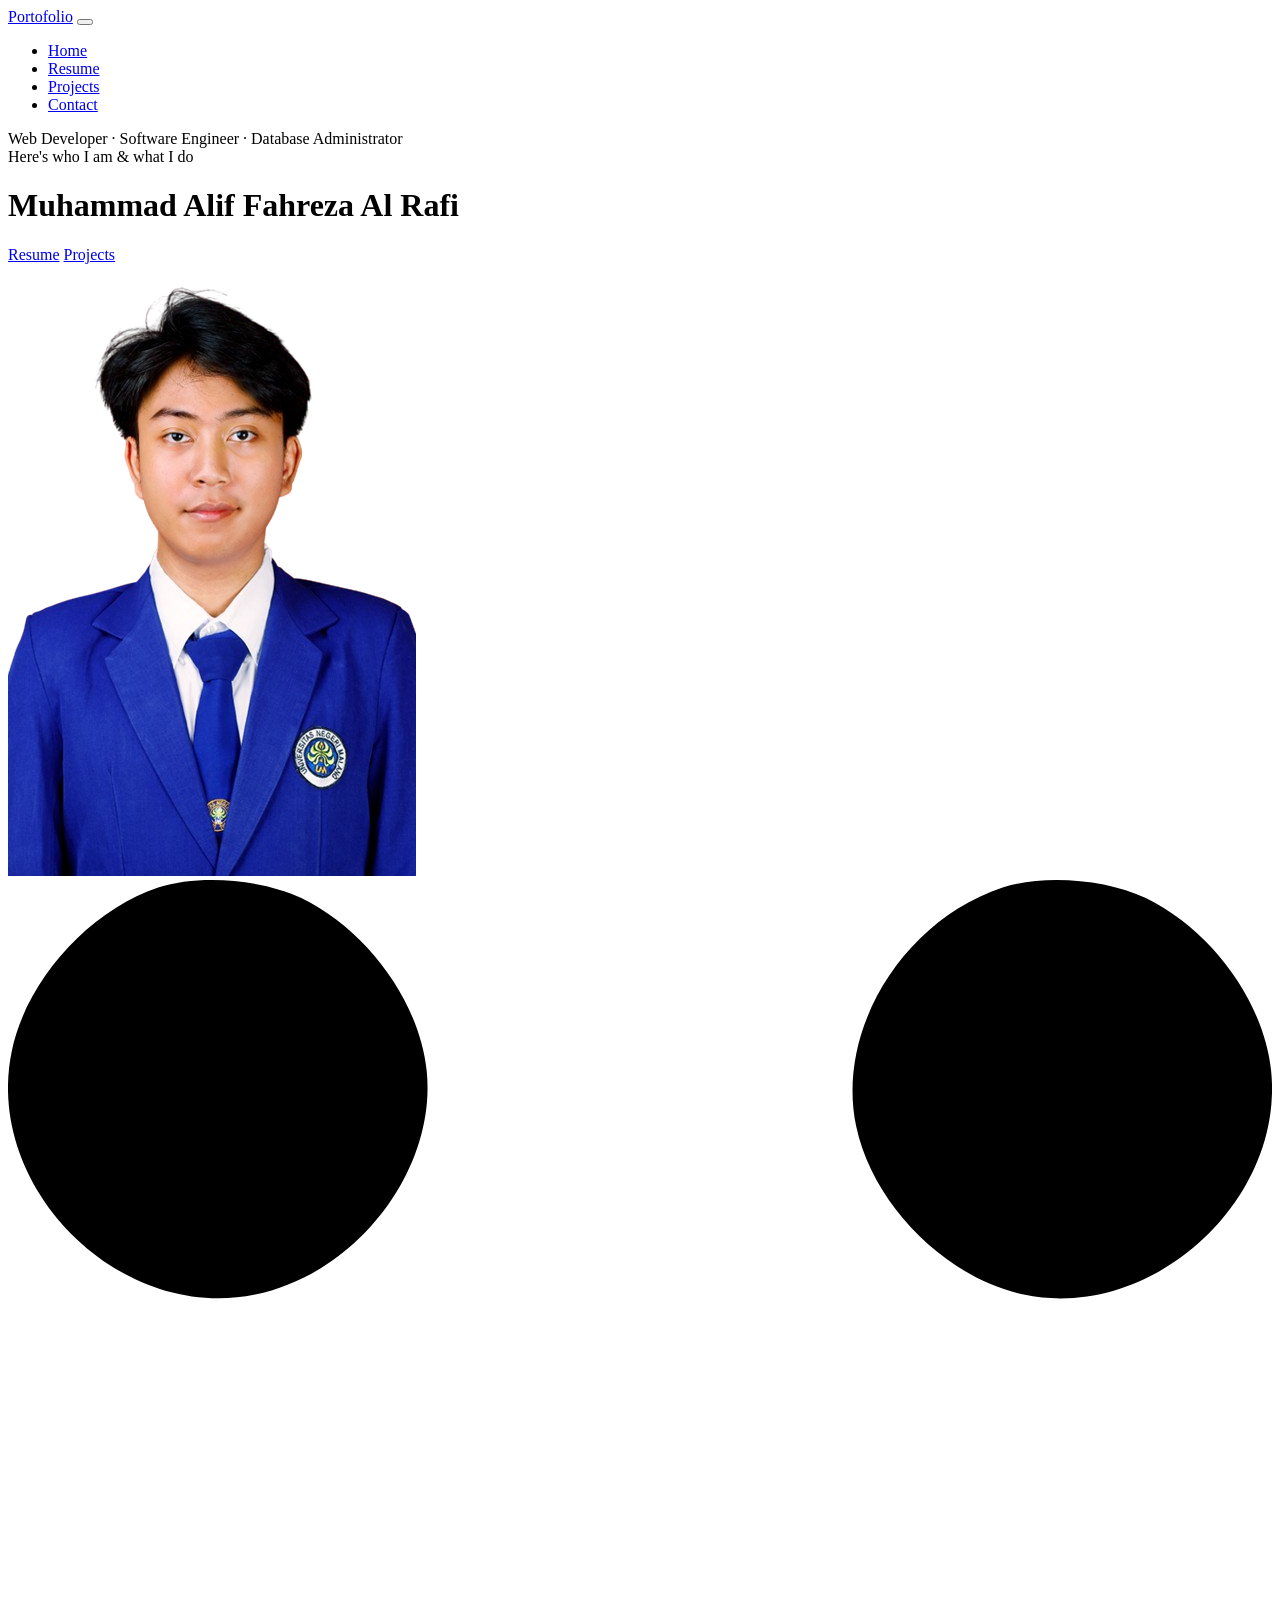
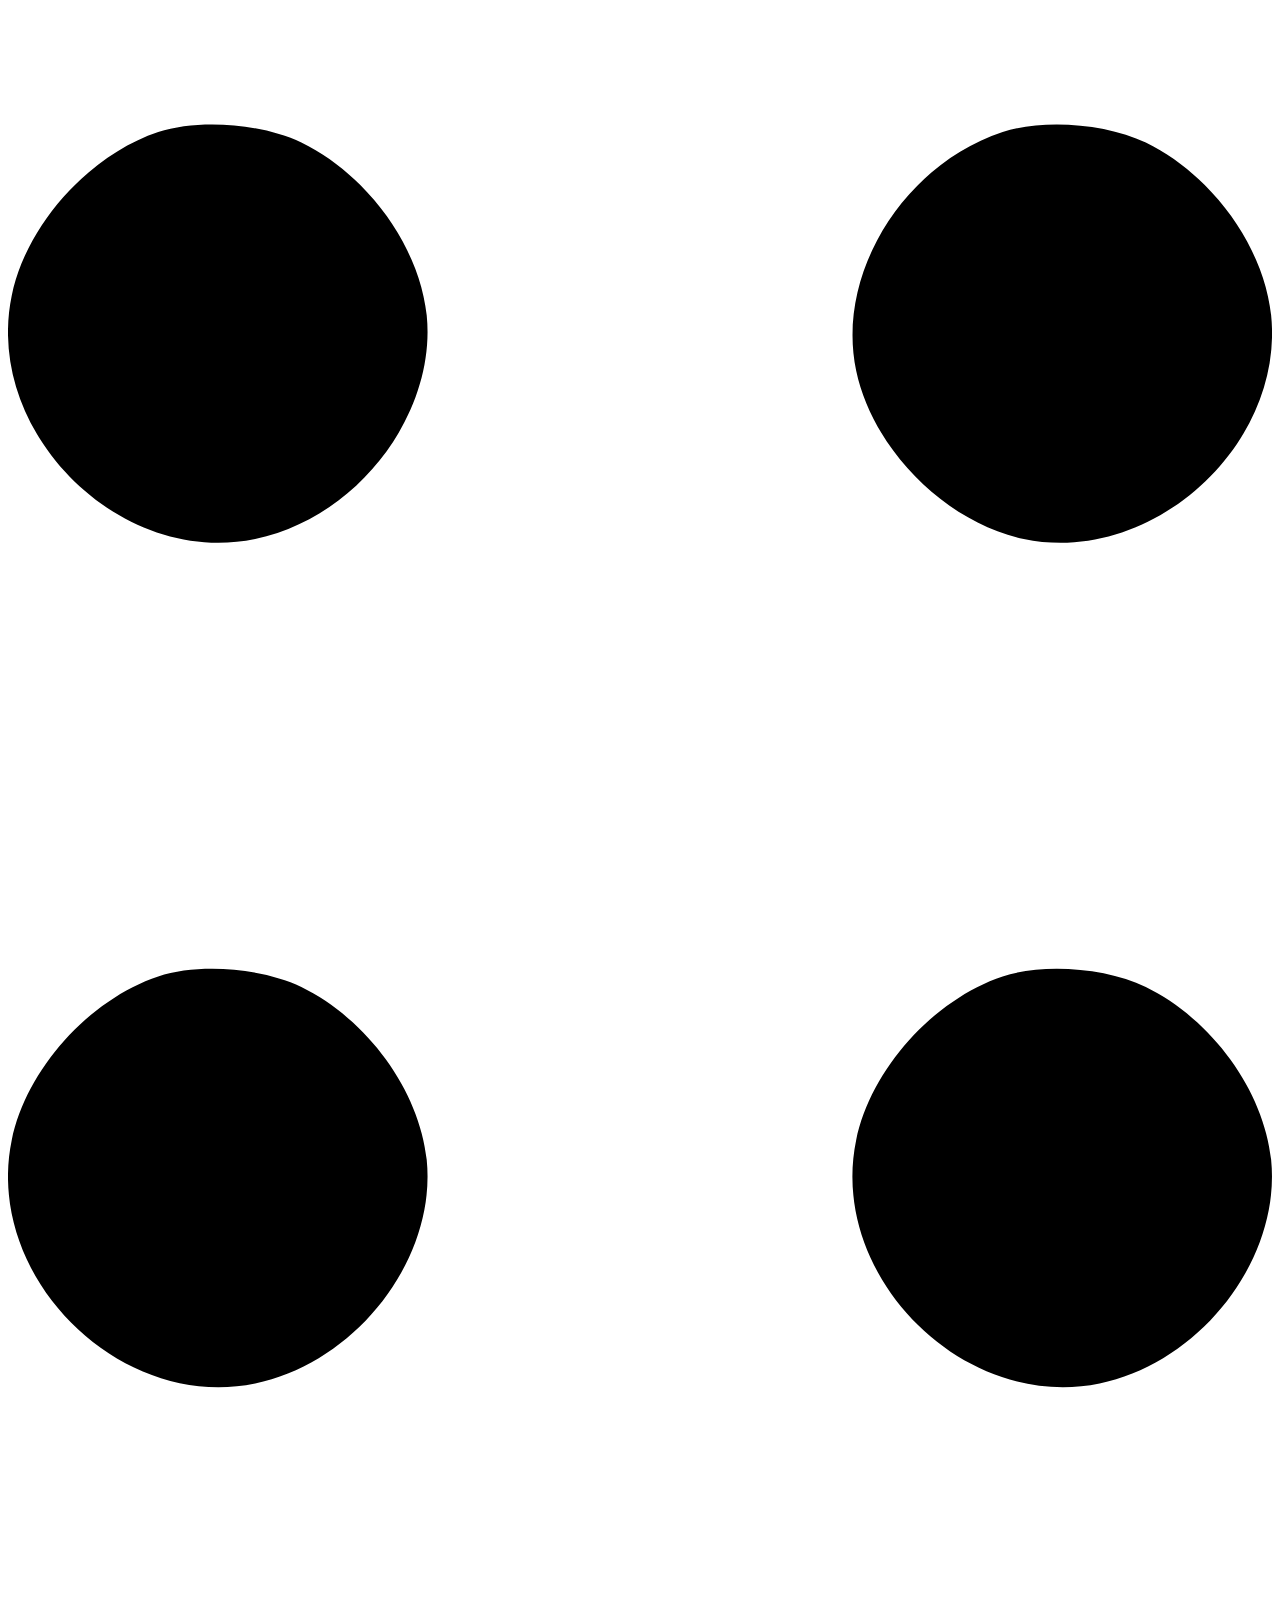
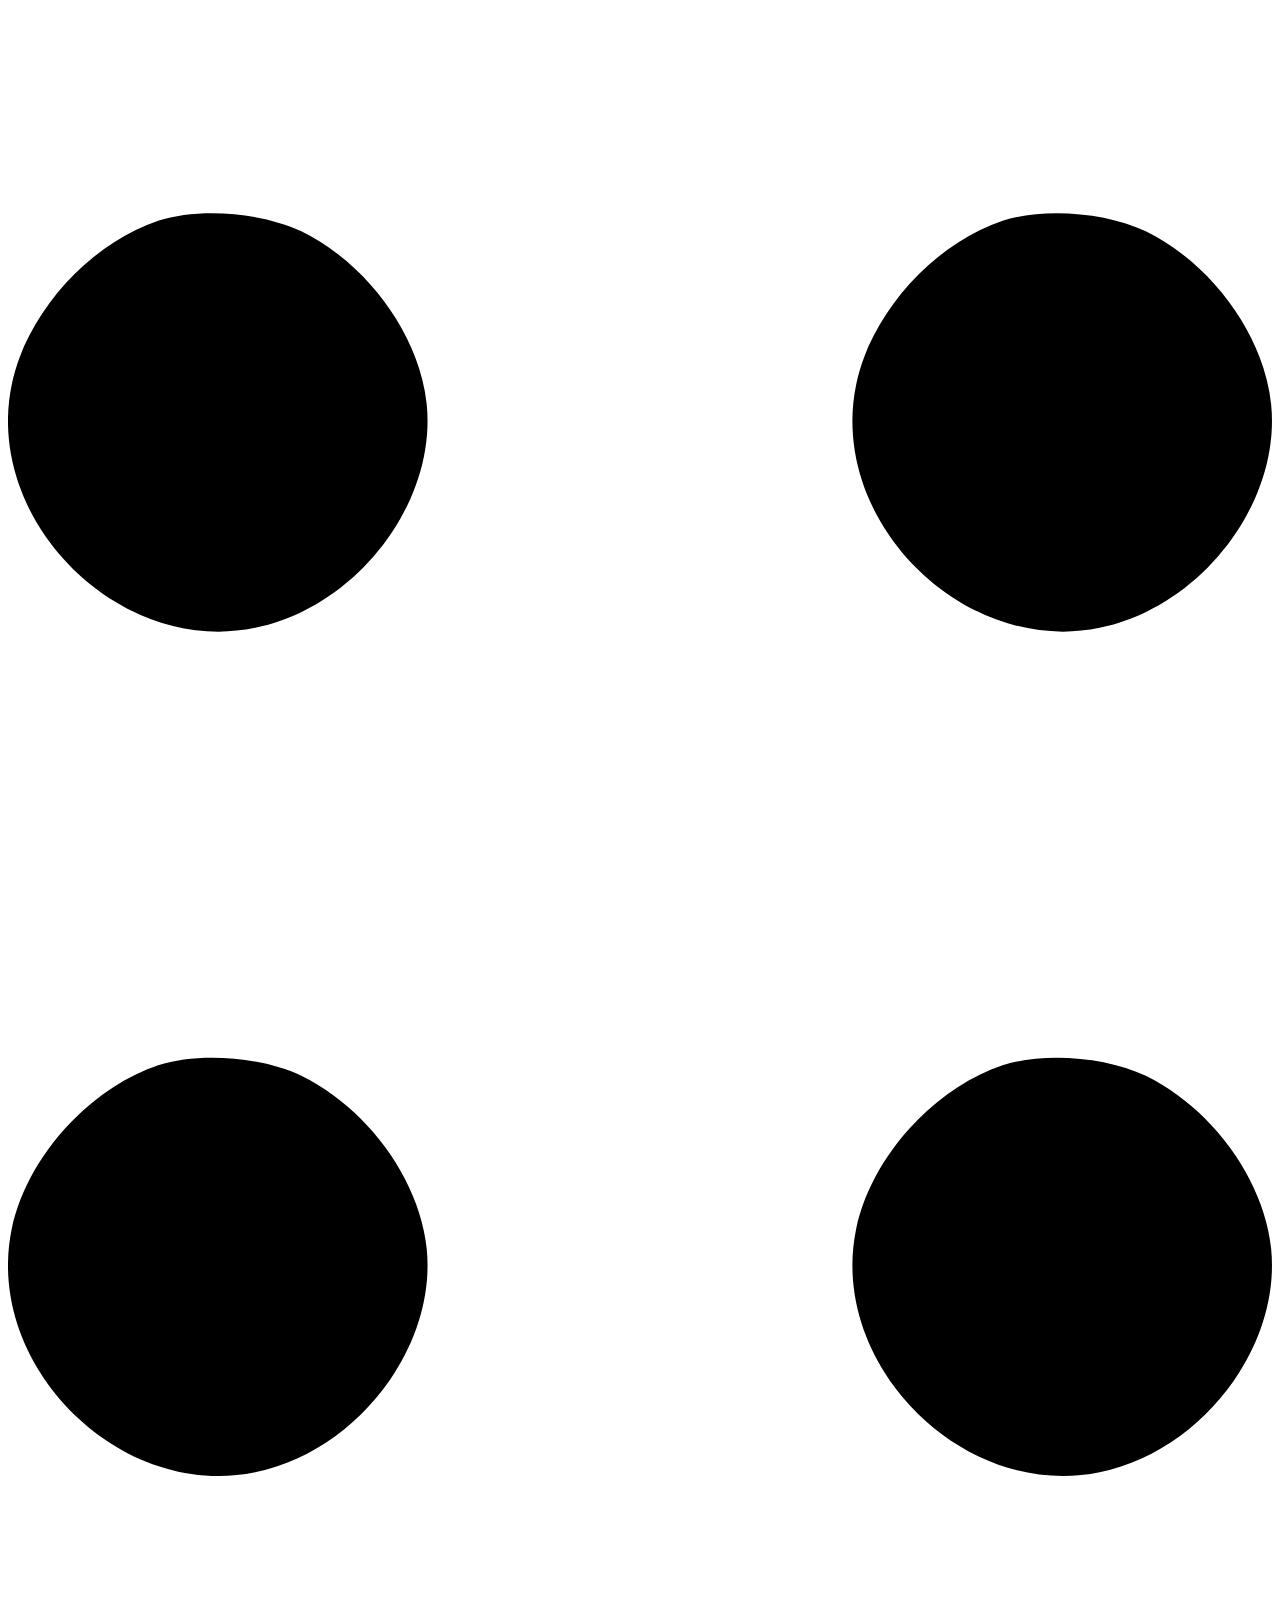
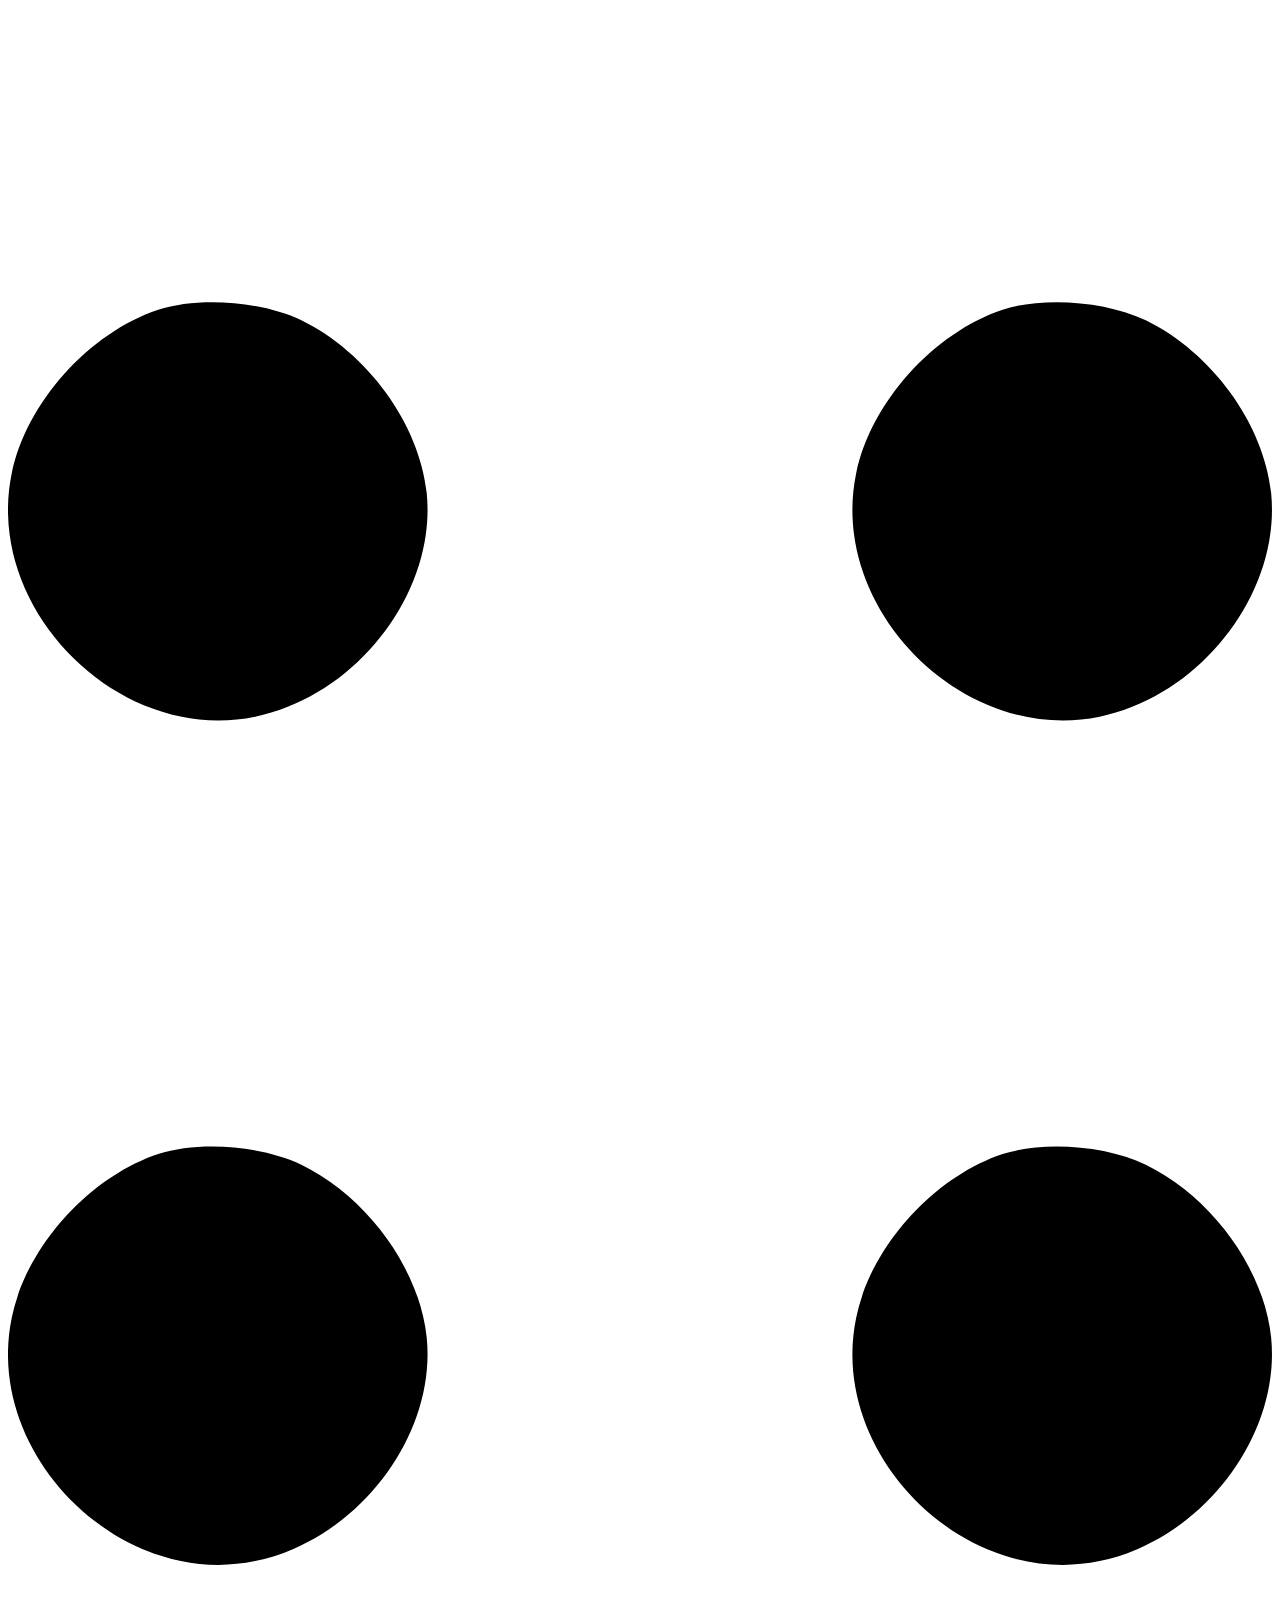
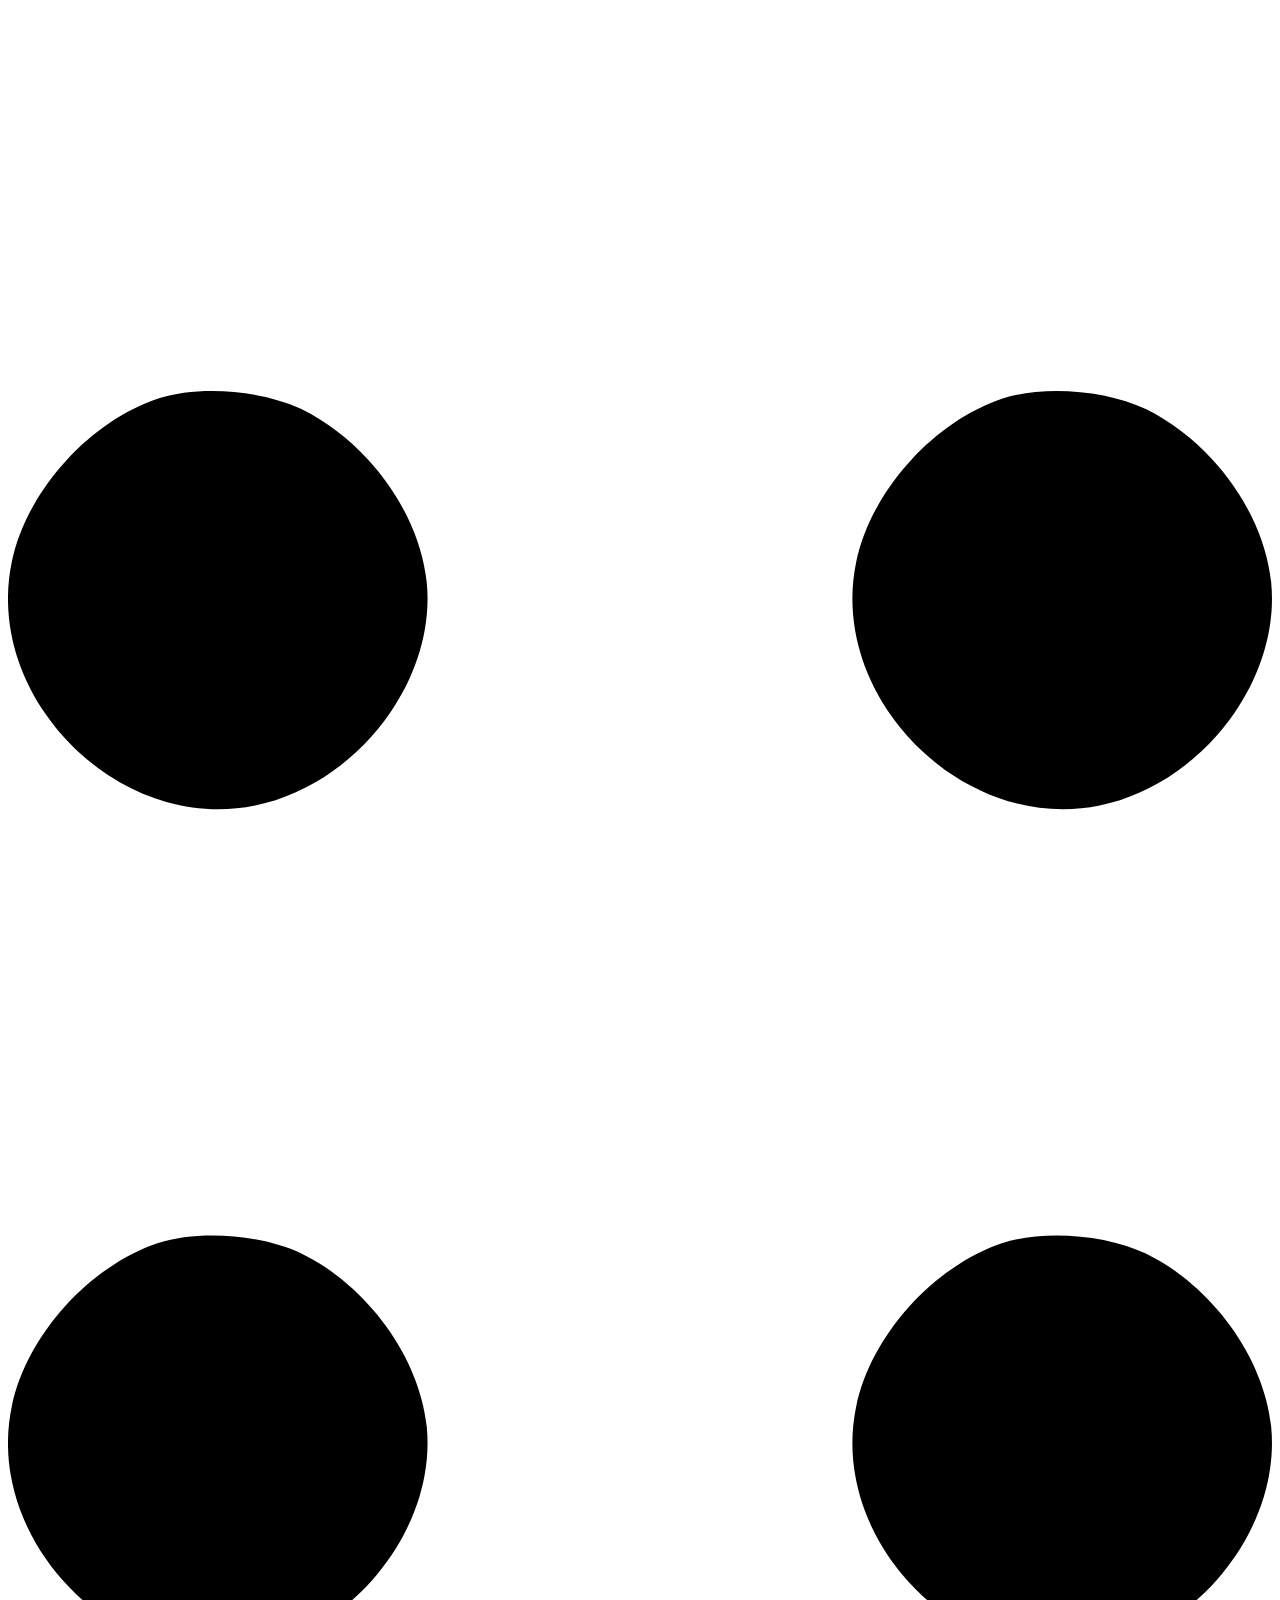
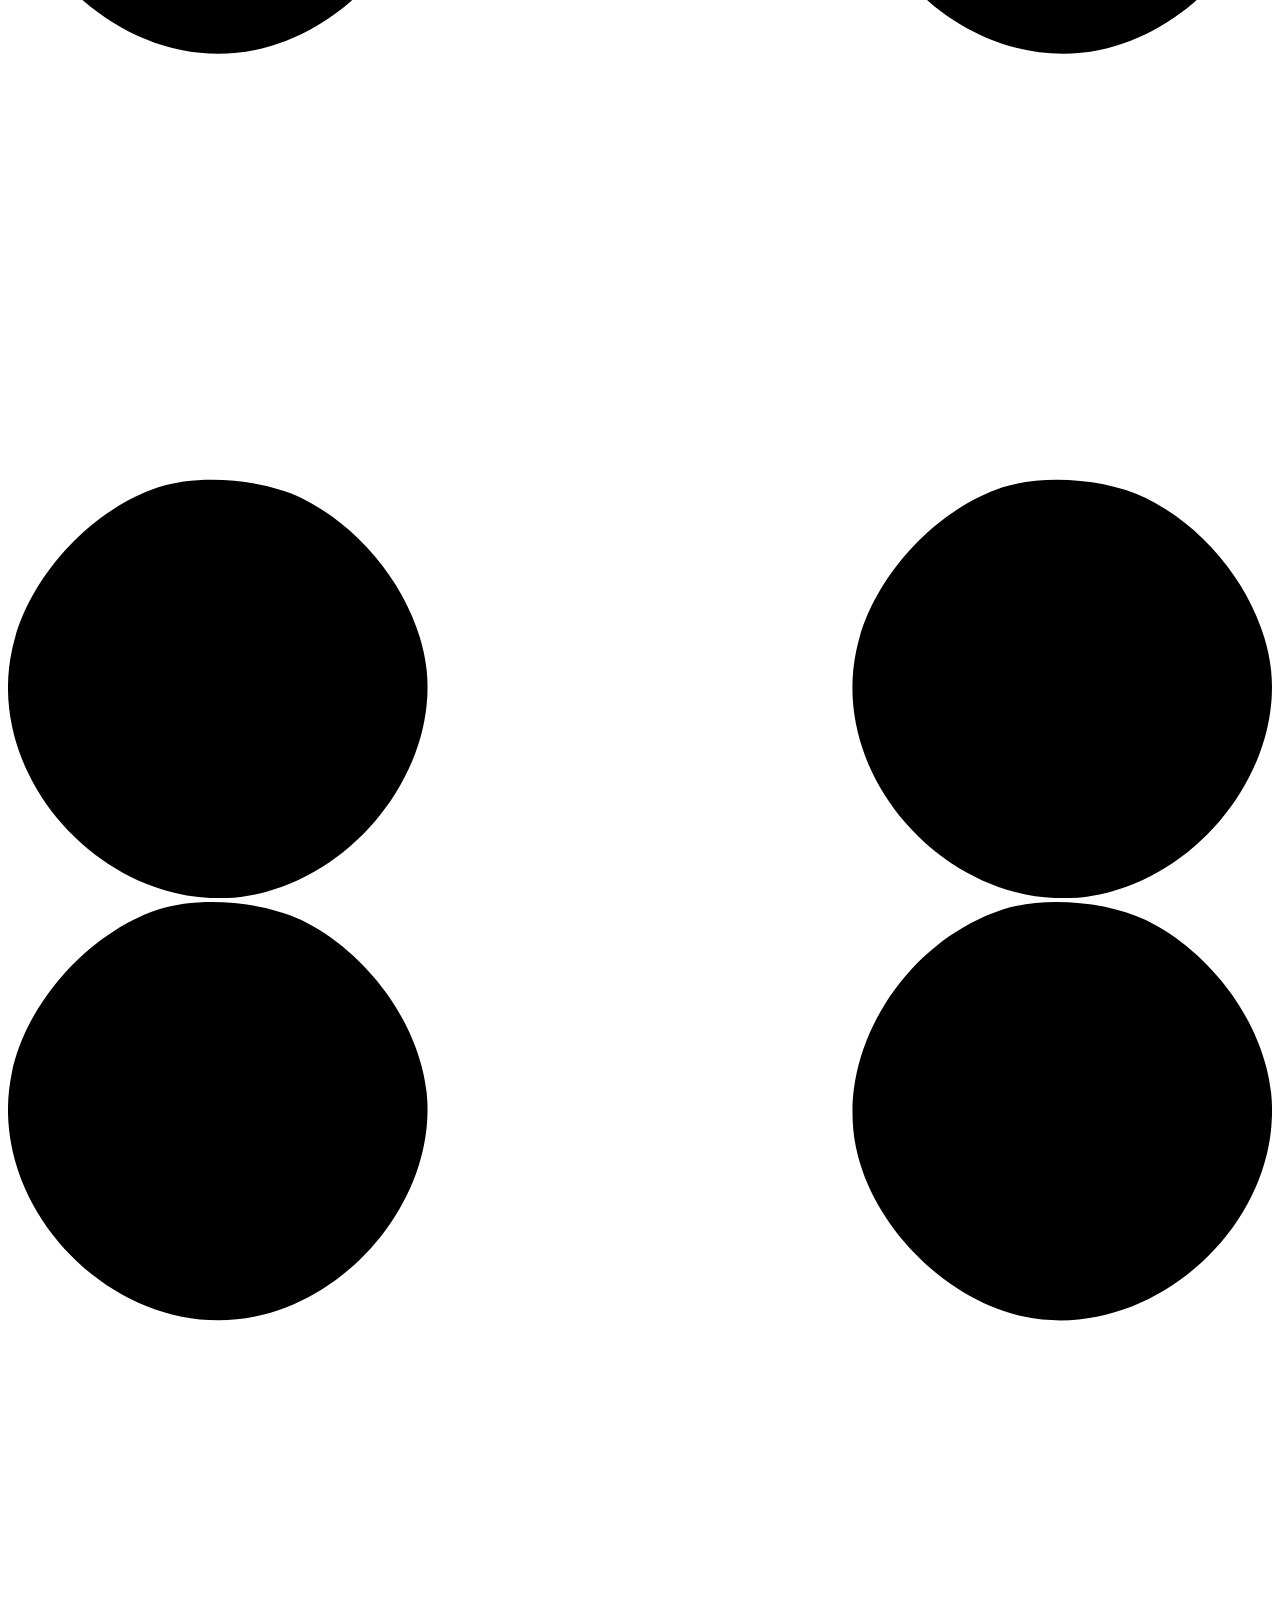
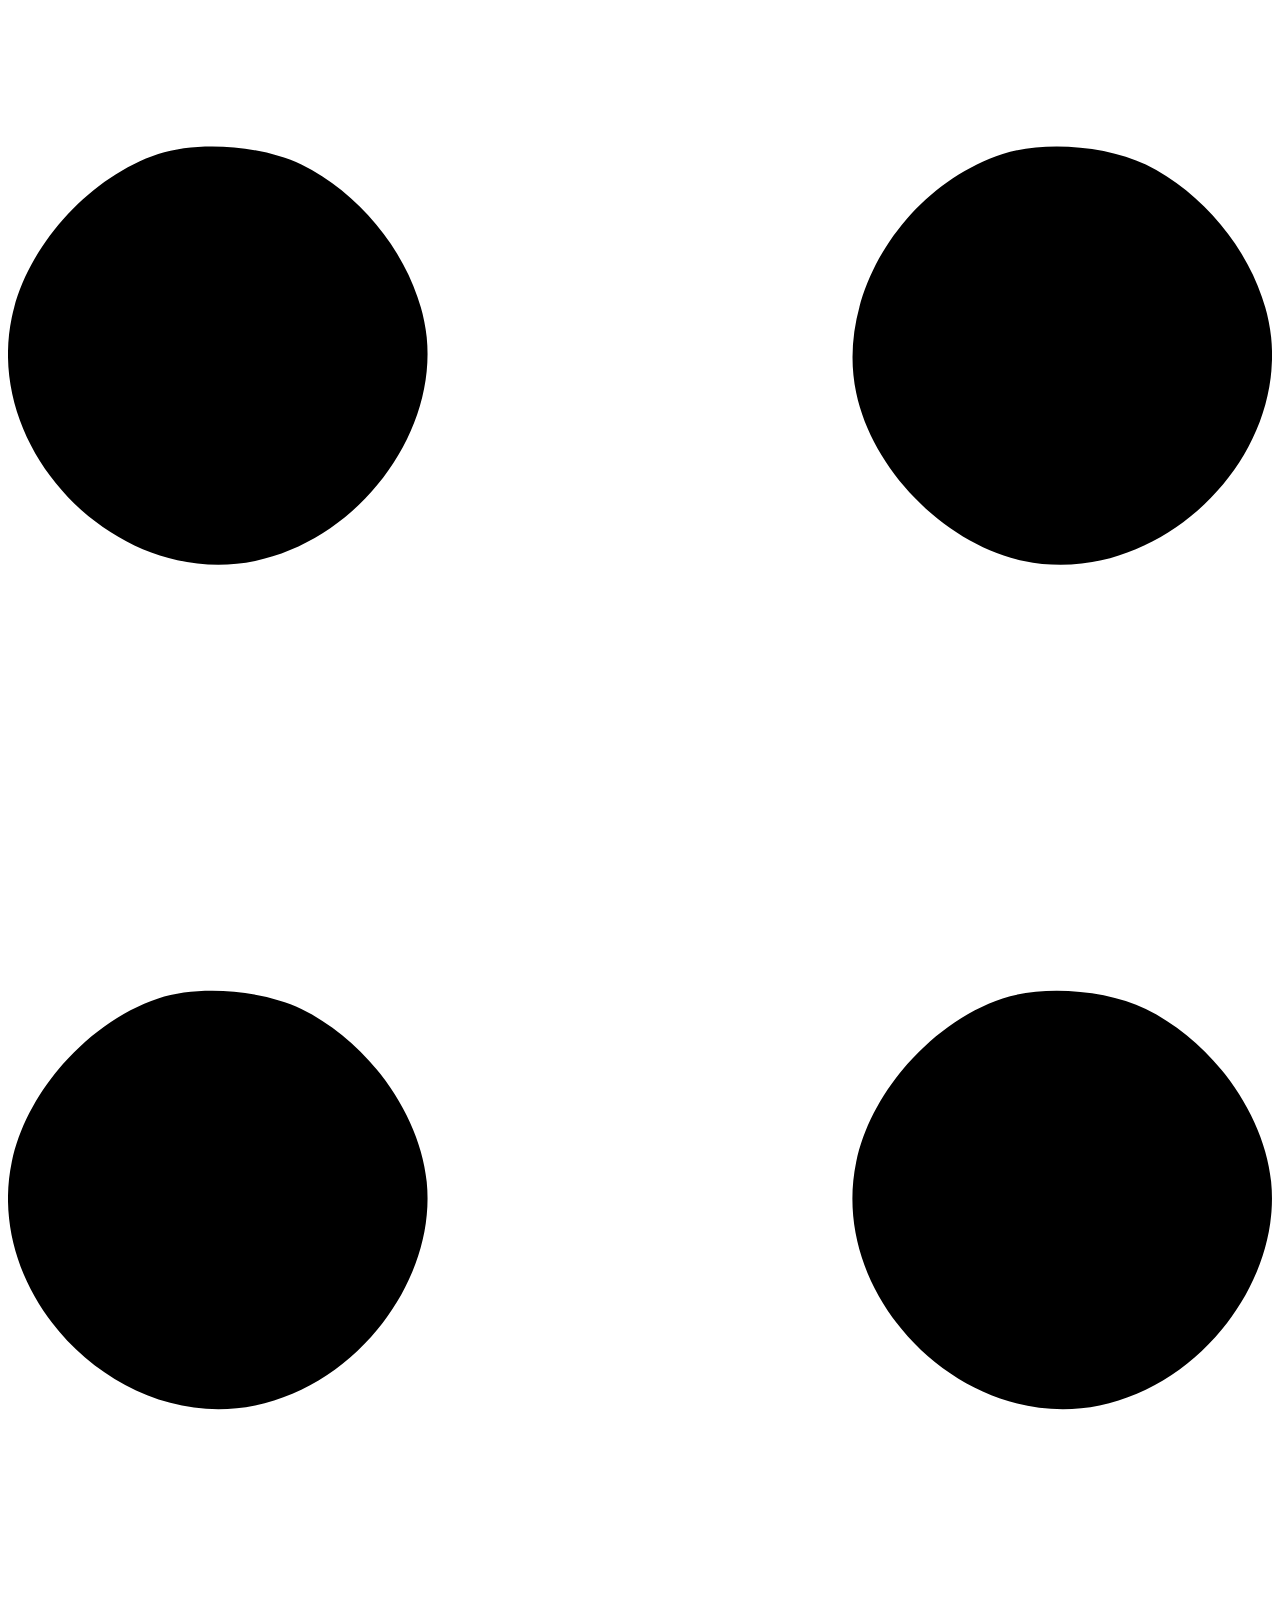
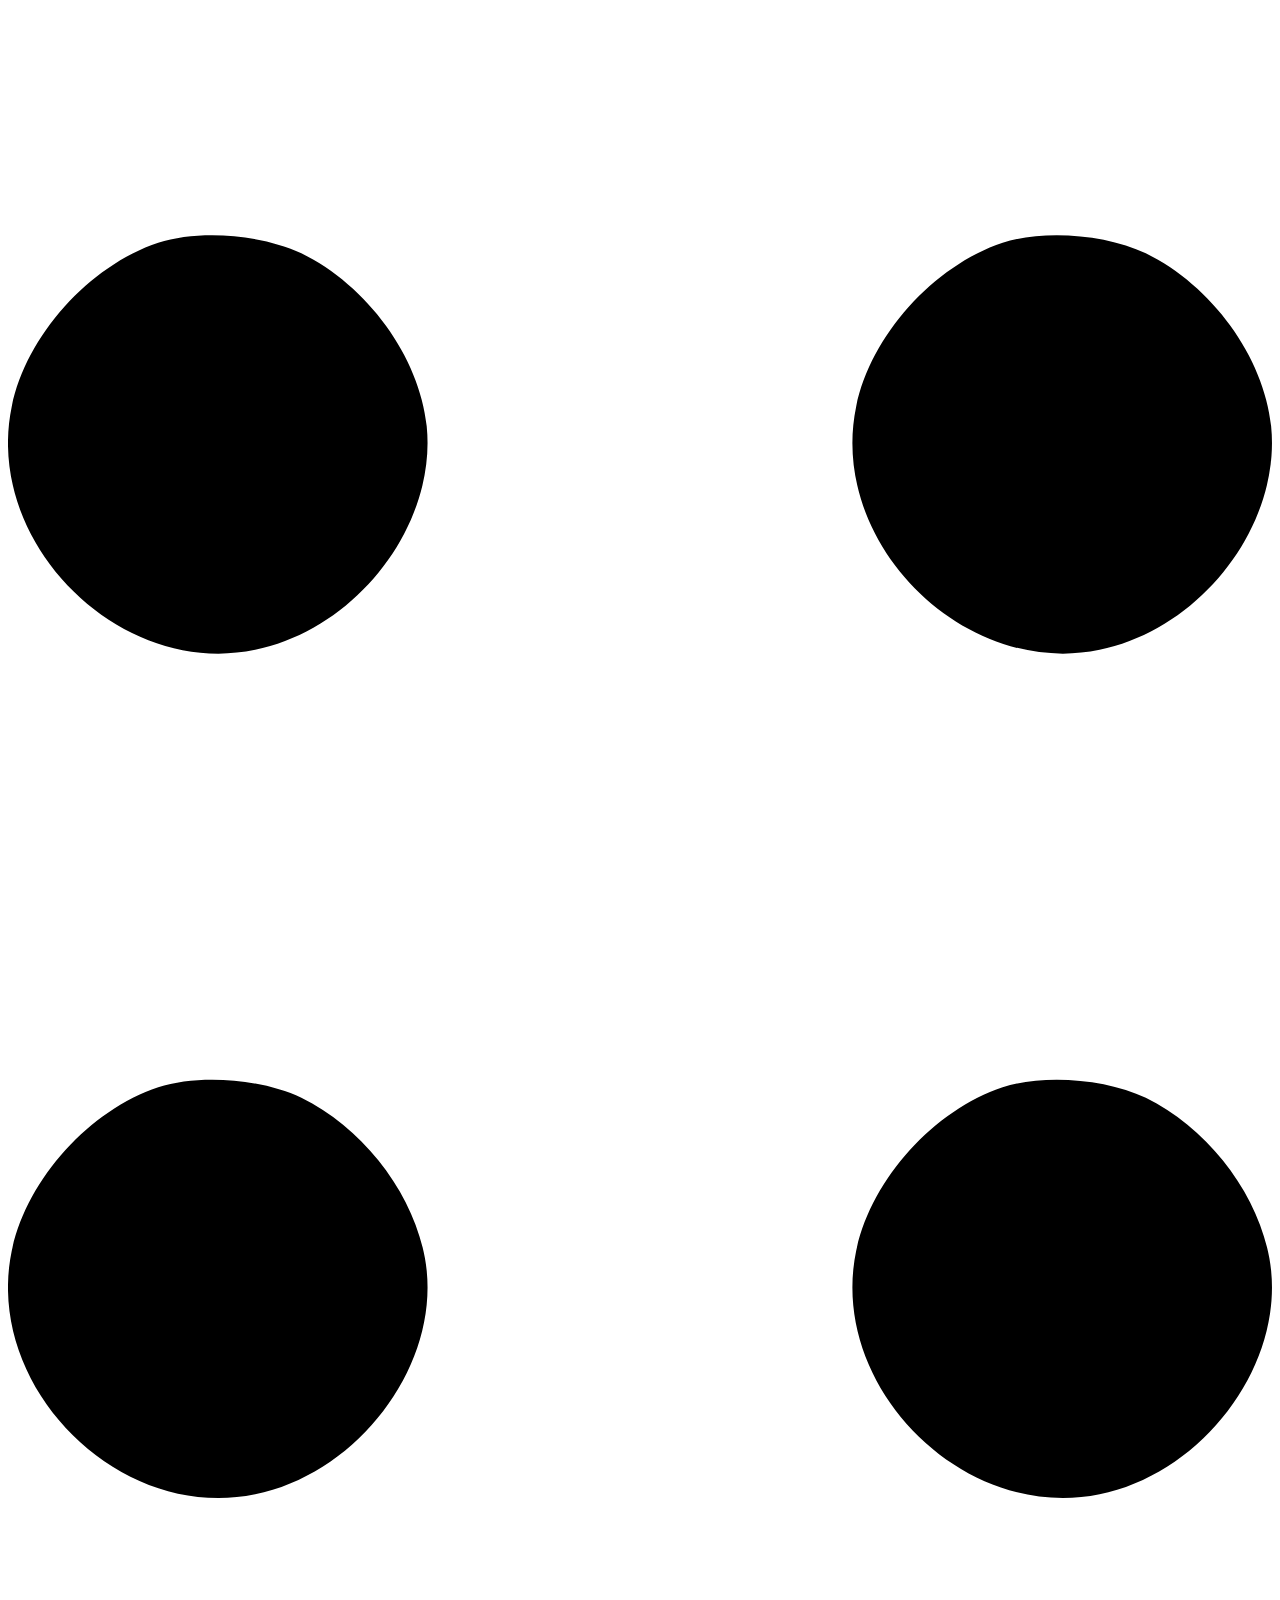
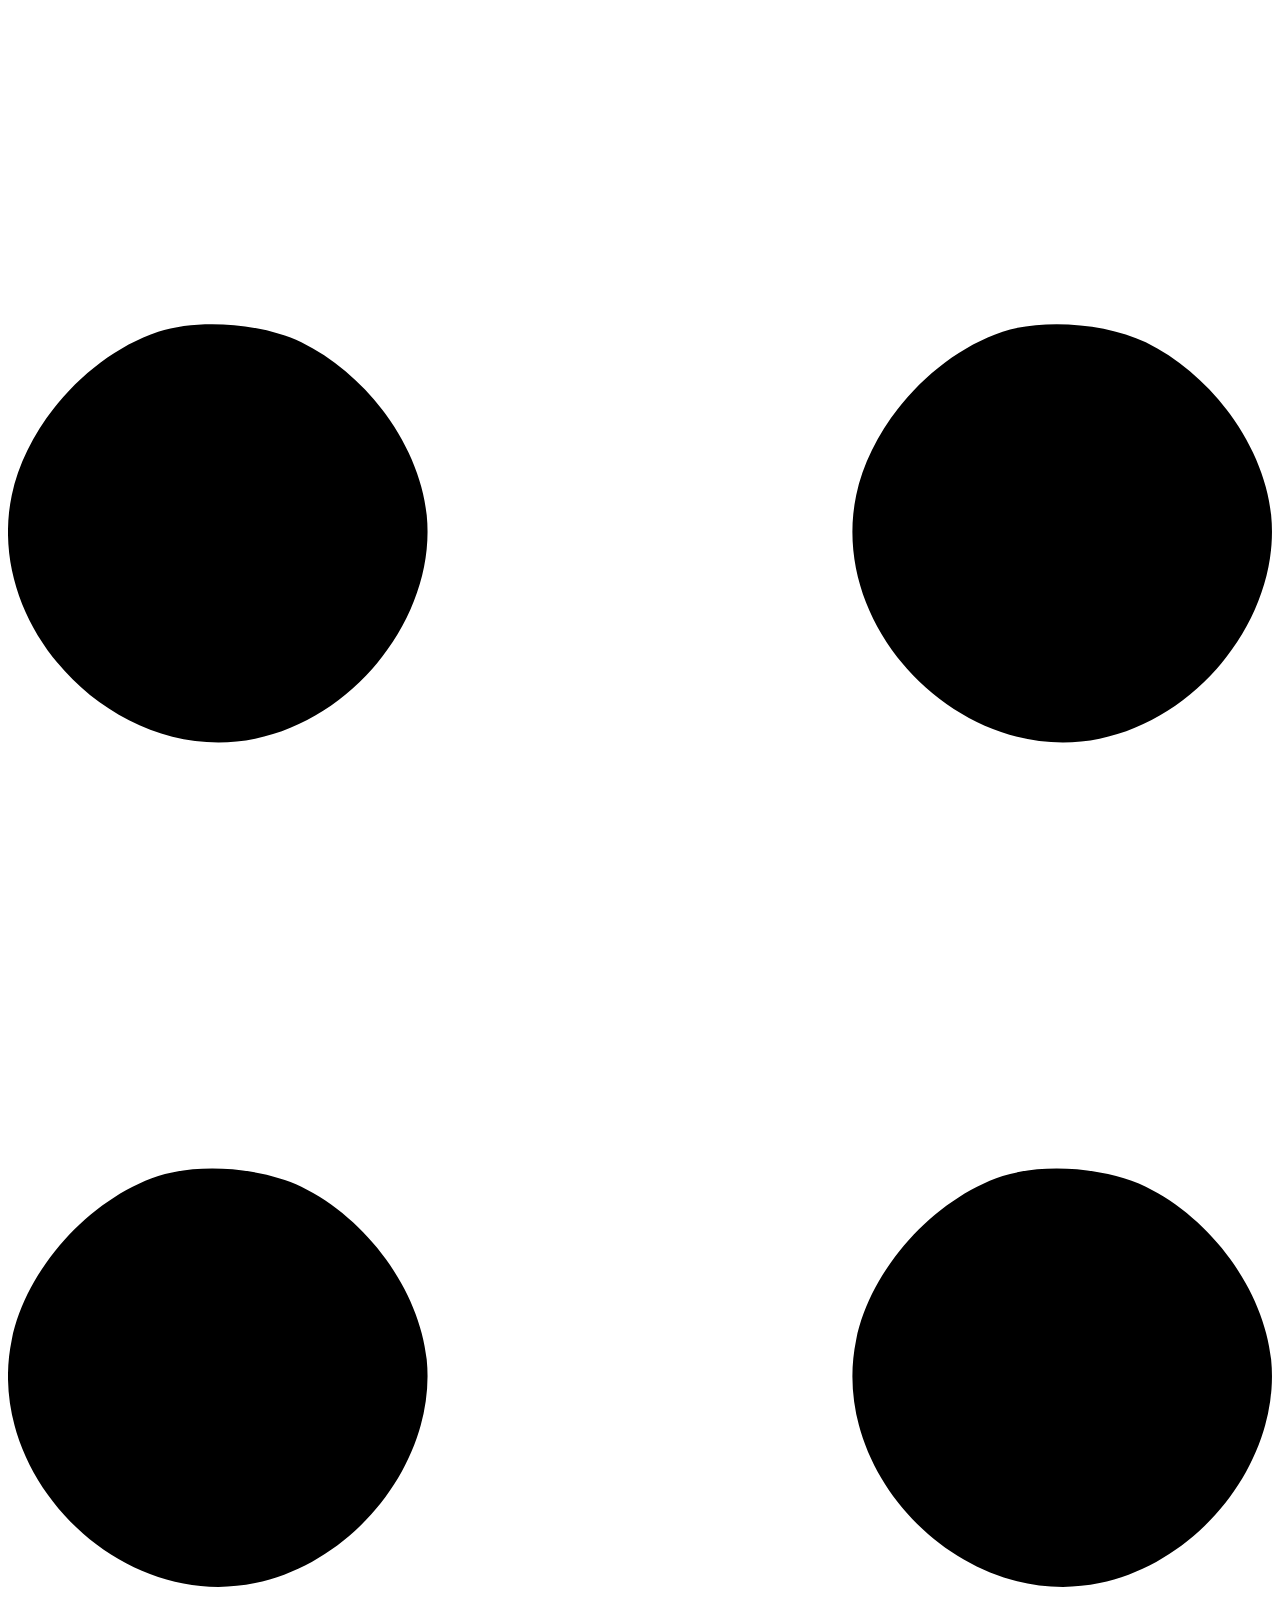
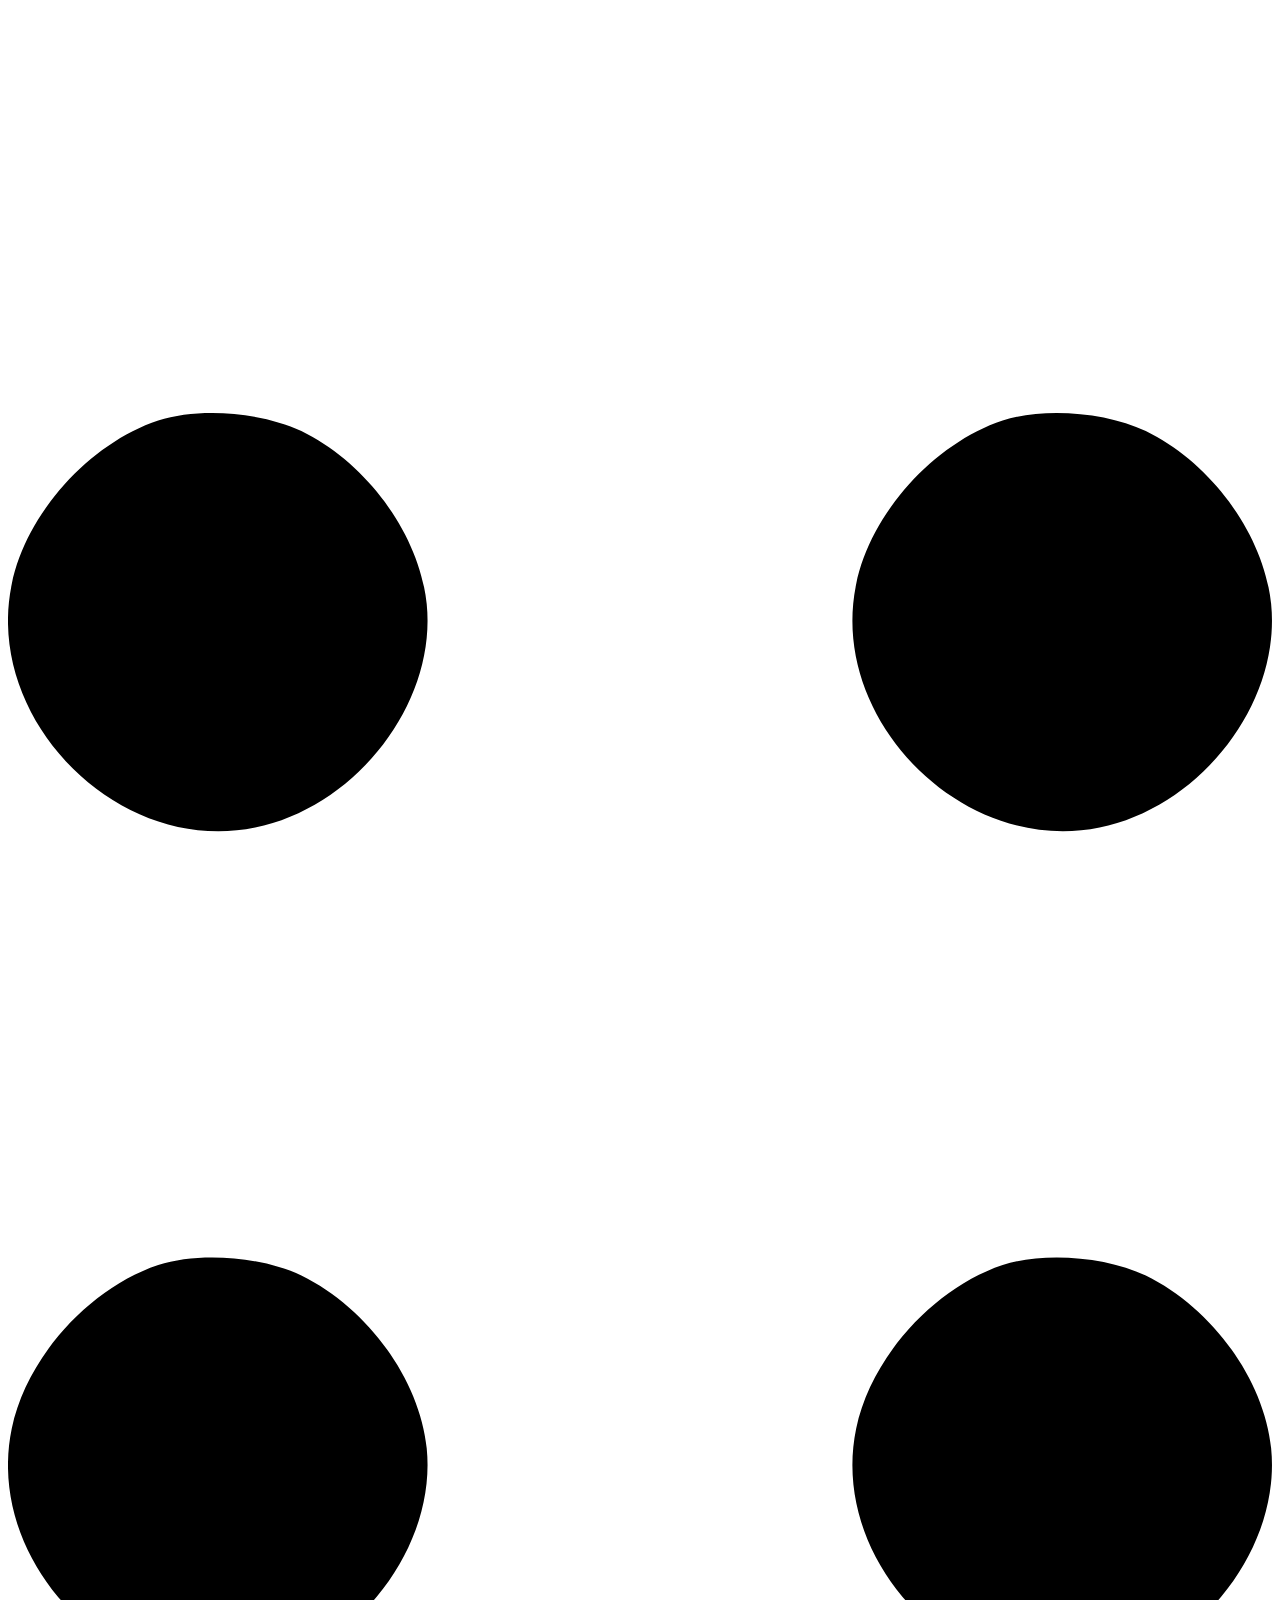
==== index.html @ 151b2571 "first commit" ====
<!DOCTYPE html>
<html lang="en">
  <head>
    <meta charset="utf-8" />
    <meta
      name="viewport"
      content="width=device-width, initial-scale=1, shrink-to-fit=no"
    />
    <meta name="description" content="" />
    <meta name="author" content="" />
    <title>My Portofolio</title>
    <!-- Favicon-->
    <link rel="icon" type="image/x-icon" href="assets/favicon.ico" />
    <!-- Custom Google font-->
    <link rel="preconnect" href="https://fonts.googleapis.com" />
    <link rel="preconnect" href="https://fonts.gstatic.com" crossorigin />
    <link
      href="https://fonts.googleapis.com/css2?family=Plus+Jakarta+Sans:wght@100;200;300;400;500;600;700;800;900&amp;display=swap"
      rel="stylesheet"
    />
    <!-- Bootstrap icons-->
    <link
      href="https://cdn.jsdelivr.net/npm/bootstrap-icons@1.8.1/font/bootstrap-icons.css"
      rel="stylesheet"
    />
    <!-- Core theme CSS (includes Bootstrap)-->
    <link href="css/styles.css" rel="stylesheet" />
  </head>
  <body class="d-flex flex-column h-100">
    <main class="flex-shrink-0">
      <!-- Navigation-->
      <nav class="navbar navbar-expand-lg navbar-light bg-white py-3">
        <div class="container px-5">
          <a class="navbar-brand" href="index.html"
            ><span class="fw-bolder text-primary">Portofolio</span></a
          >
          <button
            class="navbar-toggler"
            type="button"
            data-bs-toggle="collapse"
            data-bs-target="#navbarSupportedContent"
            aria-controls="navbarSupportedContent"
            aria-expanded="false"
            aria-label="Toggle navigation"
          >
            <span class="navbar-toggler-icon"></span>
          </button>
          <div class="collapse navbar-collapse" id="navbarSupportedContent">
            <ul class="navbar-nav ms-auto mb-2 mb-lg-0 small fw-bolder">
              <li class="nav-item">
                <a class="nav-link" href="index.html">Home</a>
              </li>
              <li class="nav-item">
                <a class="nav-link" href="resume.html">Resume</a>
              </li>
              <li class="nav-item">
                <a class="nav-link" href="projects.html">Projects</a>
              </li>
              <li class="nav-item">
                <a class="nav-link" href="contact.html">Contact</a>
              </li>
            </ul>
          </div>
        </div>
      </nav>
      <!-- Header-->
      <header class="py-5">
        <div class="container px-5 pb-5">
          <div class="row gx-5 align-items-center">
            <div class="col-xxl-5">
              <!-- Header text content-->
              <div class="text-center text-xxl-start">
                <div
                  class="badge bg-gradient-primary-to-secondary text-white mb-4"
                >
                  <div class="text-uppercase">
                    Web Developer &middot; Software Engineer &middot; Database
                    Administrator
                  </div>
                </div>
                <div class="fs-3 fw-light text-muted">
                  Here's who I am & what I do
                </div>
                <h1 class="display-5 fw-bolder mb-5">
                  <span class="text-gradient d-inline"
                    >Muhammad Alif Fahreza Al Rafi</span
                  >
                </h1>
                <div
                  class="d-grid gap-3 d-sm-flex justify-content-sm-center justify-content-xxl-start mb-3"
                >
                  <a
                    class="btn btn-primary btn-lg px-5 py-3 me-sm-3 fs-6 fw-bolder"
                    href="resume.html"
                    >Resume</a
                  >
                  <a
                    class="btn btn-outline-dark btn-lg px-5 py-3 fs-6 fw-bolder"
                    href="projects.html"
                    >Projects</a
                  >
                </div>
              </div>
            </div>
            <div class="col-xxl-7">
              <!-- Header profile picture-->
              <div class="d-flex justify-content-center mt-5 mt-xxl-0">
                <div class="profile bg-gradient-primary-to-secondary">
                  <!-- TIP: For best results, use a photo with a transparent background like the demo example below-->
                  <!-- Watch a tutorial on how to do this on YouTube (link)-->
                  <img class="profile-img" src="assets/profile.png" alt="..." />
                  <div class="dots-1">
                    <!-- SVG Dots-->
                    <svg
                      version="1.1"
                      xmlns="http://www.w3.org/2000/svg"
                      xmlns:xlink="http://www.w3.org/1999/xlink"
                      x="0px"
                      y="0px"
                      viewBox="0 0 191.6 1215.4"
                      style="enable-background: new 0 0 191.6 1215.4"
                      xml:space="preserve"
                    >
                      <g
                        transform="translate(0.000000,1280.000000) scale(0.100000,-0.100000)"
                      >
                        <path
                          d="M227.7,12788.6c-105-35-200-141-222-248c-43-206,163-412,369-369c155,32,275,190,260,339c-11,105-90,213-190,262        C383.7,12801.6,289.7,12808.6,227.7,12788.6z"
                        ></path>
                        <path
                          d="M1507.7,12788.6c-151-50-253-216-222-362c25-119,136-230,254-255c194-41,395,142,375,339c-11,105-90,213-190,262        C1663.7,12801.6,1569.7,12808.6,1507.7,12788.6z"
                        ></path>
                        <path
                          d="M227.7,11508.6c-105-35-200-141-222-248c-43-206,163-412,369-369c155,32,275,190,260,339c-11,105-90,213-190,262        C383.7,11521.6,289.7,11528.6,227.7,11508.6z"
                        ></path>
                        <path
                          d="M1507.7,11508.6c-151-50-253-216-222-362c25-119,136-230,254-255c194-41,395,142,375,339c-11,105-90,213-190,262        C1663.7,11521.6,1569.7,11528.6,1507.7,11508.6z"
                        ></path>
                        <path
                          d="M227.7,10228.6c-105-35-200-141-222-248c-43-206,163-412,369-369c155,32,275,190,260,339c-11,105-90,213-190,262        C383.7,10241.6,289.7,10248.6,227.7,10228.6z"
                        ></path>
                        <path
                          d="M1507.7,10228.6c-105-35-200-141-222-248c-43-206,163-412,369-369c155,32,275,190,260,339c-11,105-90,213-190,262        C1663.7,10241.6,1569.7,10248.6,1507.7,10228.6z"
                        ></path>
                        <path
                          d="M227.7,8948.6c-105-35-200-141-222-248c-43-206,163-412,369-369c155,32,275,190,260,339c-11,105-90,213-190,262        C383.7,8961.6,289.7,8968.6,227.7,8948.6z"
                        ></path>
                        <path
                          d="M1507.7,8948.6c-105-35-200-141-222-248c-43-206,163-412,369-369c155,32,275,190,260,339c-11,105-90,213-190,262        C1663.7,8961.6,1569.7,8968.6,1507.7,8948.6z"
                        ></path>
                        <path
                          d="M227.7,7668.6c-105-35-200-141-222-248c-43-206,163-412,369-369c155,32,275,190,260,339c-11,105-90,213-190,262        C383.7,7681.6,289.7,7688.6,227.7,7668.6z"
                        ></path>
                        <path
                          d="M1507.7,7668.6c-105-35-200-141-222-248c-43-206,163-412,369-369c155,32,275,190,260,339c-11,105-90,213-190,262        C1663.7,7681.6,1569.7,7688.6,1507.7,7668.6z"
                        ></path>
                        <path
                          d="M227.7,6388.6c-105-35-200-141-222-248c-43-206,163-412,369-369c155,32,275,190,260,339c-11,105-90,213-190,262        C383.7,6401.6,289.7,6408.6,227.7,6388.6z"
                        ></path>
                        <path
                          d="M1507.7,6388.6c-105-35-200-141-222-248c-43-206,163-412,369-369c155,32,275,190,260,339c-11,105-90,213-190,262        C1663.7,6401.6,1569.7,6408.6,1507.7,6388.6z"
                        ></path>
                        <path
                          d="M227.7,5108.6c-105-35-200-141-222-248c-43-206,163-412,369-369c155,32,275,190,260,339c-11,105-90,213-190,262        C383.7,5121.6,289.7,5128.6,227.7,5108.6z"
                        ></path>
                        <path
                          d="M1507.7,5108.6c-105-35-200-141-222-248c-43-206,163-412,369-369c155,32,275,190,260,339c-11,105-90,213-190,262        C1663.7,5121.6,1569.7,5128.6,1507.7,5108.6z"
                        ></path>
                        <path
                          d="M227.7,3828.6c-105-35-200-141-222-248c-43-206,163-412,369-369c155,32,275,190,260,339c-11,105-90,213-190,262        C383.7,3841.6,289.7,3848.6,227.7,3828.6z"
                        ></path>
                        <path
                          d="M1507.7,3828.6c-105-35-200-141-222-248c-43-206,163-412,369-369c155,32,275,190,260,339c-11,105-90,213-190,262        C1663.7,3841.6,1569.7,3848.6,1507.7,3828.6z"
                        ></path>
                        <path
                          d="M227.7,2548.6c-105-35-200-141-222-248c-43-206,163-412,369-369c155,32,275,190,260,339c-11,105-90,213-190,262        C383.7,2561.6,289.7,2568.6,227.7,2548.6z"
                        ></path>
                        <path
                          d="M1507.7,2548.6c-105-35-200-141-222-248c-43-206,163-412,369-369c155,32,275,190,260,339c-11,105-90,213-190,262        C1663.7,2561.6,1569.7,2568.6,1507.7,2548.6z"
                        ></path>
                        <path
                          d="M227.7,1268.6c-105-35-200-141-222-248c-43-206,163-412,369-369c155,32,275,190,260,339c-11,105-90,213-190,262        C383.7,1281.6,289.7,1288.6,227.7,1268.6z"
                        ></path>
                        <path
                          d="M1507.7,1268.6c-105-35-200-141-222-248c-43-206,163-412,369-369c155,32,275,190,260,339c-11,105-90,213-190,262        C1663.7,1281.6,1569.7,1288.6,1507.7,1268.6z"
                        ></path>
                      </g>
                    </svg>
                    <!-- END of SVG dots-->
                  </div>
                  <div class="dots-2">
                    <!-- SVG Dots-->
                    <svg
                      version="1.1"
                      xmlns="http://www.w3.org/2000/svg"
                      xmlns:xlink="http://www.w3.org/1999/xlink"
                      x="0px"
                      y="0px"
                      viewBox="0 0 191.6 1215.4"
                      style="enable-background: new 0 0 191.6 1215.4"
                      xml:space="preserve"
                    >
                      <g
                        transform="translate(0.000000,1280.000000) scale(0.100000,-0.100000)"
                      >
                        <path
                          d="M227.7,12788.6c-105-35-200-141-222-248c-43-206,163-412,369-369c155,32,275,190,260,339c-11,105-90,213-190,262        C383.7,12801.6,289.7,12808.6,227.7,12788.6z"
                        ></path>
                        <path
                          d="M1507.7,12788.6c-151-50-253-216-222-362c25-119,136-230,254-255c194-41,395,142,375,339c-11,105-90,213-190,262        C1663.7,12801.6,1569.7,12808.6,1507.7,12788.6z"
                        ></path>
                        <path
                          d="M227.7,11508.6c-105-35-200-141-222-248c-43-206,163-412,369-369c155,32,275,190,260,339c-11,105-90,213-190,262        C383.7,11521.6,289.7,11528.6,227.7,11508.6z"
                        ></path>
                        <path
                          d="M1507.7,11508.6c-151-50-253-216-222-362c25-119,136-230,254-255c194-41,395,142,375,339c-11,105-90,213-190,262        C1663.7,11521.6,1569.7,11528.6,1507.7,11508.6z"
                        ></path>
                        <path
                          d="M227.7,10228.6c-105-35-200-141-222-248c-43-206,163-412,369-369c155,32,275,190,260,339c-11,105-90,213-190,262        C383.7,10241.6,289.7,10248.6,227.7,10228.6z"
                        ></path>
                        <path
                          d="M1507.7,10228.6c-105-35-200-141-222-248c-43-206,163-412,369-369c155,32,275,190,260,339c-11,105-90,213-190,262        C1663.7,10241.6,1569.7,10248.6,1507.7,10228.6z"
                        ></path>
                        <path
                          d="M227.7,8948.6c-105-35-200-141-222-248c-43-206,163-412,369-369c155,32,275,190,260,339c-11,105-90,213-190,262        C383.7,8961.6,289.7,8968.6,227.7,8948.6z"
                        ></path>
                        <path
                          d="M1507.7,8948.6c-105-35-200-141-222-248c-43-206,163-412,369-369c155,32,275,190,260,339c-11,105-90,213-190,262        C1663.7,8961.6,1569.7,8968.6,1507.7,8948.6z"
                        ></path>
                        <path
                          d="M227.7,7668.6c-105-35-200-141-222-248c-43-206,163-412,369-369c155,32,275,190,260,339c-11,105-90,213-190,262        C383.7,7681.6,289.7,7688.6,227.7,7668.6z"
                        ></path>
                        <path
                          d="M1507.7,7668.6c-105-35-200-141-222-248c-43-206,163-412,369-369c155,32,275,190,260,339c-11,105-90,213-190,262        C1663.7,7681.6,1569.7,7688.6,1507.7,7668.6z"
                        ></path>
                        <path
                          d="M227.7,6388.6c-105-35-200-141-222-248c-43-206,163-412,369-369c155,32,275,190,260,339c-11,105-90,213-190,262        C383.7,6401.6,289.7,6408.6,227.7,6388.6z"
                        ></path>
                        <path
                          d="M1507.7,6388.6c-105-35-200-141-222-248c-43-206,163-412,369-369c155,32,275,190,260,339c-11,105-90,213-190,262        C1663.7,6401.6,1569.7,6408.6,1507.7,6388.6z"
                        ></path>
                        <path
                          d="M227.7,5108.6c-105-35-200-141-222-248c-43-206,163-412,369-369c155,32,275,190,260,339c-11,105-90,213-190,262        C383.7,5121.6,289.7,5128.6,227.7,5108.6z"
                        ></path>
                        <path
                          d="M1507.7,5108.6c-105-35-200-141-222-248c-43-206,163-412,369-369c155,32,275,190,260,339c-11,105-90,213-190,262        C1663.7,5121.6,1569.7,5128.6,1507.7,5108.6z"
                        ></path>
                        <path
                          d="M227.7,3828.6c-105-35-200-141-222-248c-43-206,163-412,369-369c155,32,275,190,260,339c-11,105-90,213-190,262        C383.7,3841.6,289.7,3848.6,227.7,3828.6z"
                        ></path>
                        <path
                          d="M1507.7,3828.6c-105-35-200-141-222-248c-43-206,163-412,369-369c155,32,275,190,260,339c-11,105-90,213-190,262        C1663.7,3841.6,1569.7,3848.6,1507.7,3828.6z"
                        ></path>
                        <path
                          d="M227.7,2548.6c-105-35-200-141-222-248c-43-206,163-412,369-369c155,32,275,190,260,339c-11,105-90,213-190,262        C383.7,2561.6,289.7,2568.6,227.7,2548.6z"
                        ></path>
                        <path
                          d="M1507.7,2548.6c-105-35-200-141-222-248c-43-206,163-412,369-369c155,32,275,190,260,339c-11,105-90,213-190,262        C1663.7,2561.6,1569.7,2568.6,1507.7,2548.6z"
                        ></path>
                        <path
                          d="M227.7,1268.6c-105-35-200-141-222-248c-43-206,163-412,369-369c155,32,275,190,260,339c-11,105-90,213-190,262        C383.7,1281.6,289.7,1288.6,227.7,1268.6z"
                        ></path>
                        <path
                          d="M1507.7,1268.6c-105-35-200-141-222-248c-43-206,163-412,369-369c155,32,275,190,260,339c-11,105-90,213-190,262        C1663.7,1281.6,1569.7,1288.6,1507.7,1268.6z"
                        ></path>
                      </g>
                    </svg>
                    <!-- END of SVG dots-->
                  </div>
                  <div class="dots-3">
                    <!-- SVG Dots-->
                    <svg
                      version="1.1"
                      xmlns="http://www.w3.org/2000/svg"
                      xmlns:xlink="http://www.w3.org/1999/xlink"
                      x="0px"
                      y="0px"
                      viewBox="0 0 191.6 1215.4"
                      style="enable-background: new 0 0 191.6 1215.4"
                      xml:space="preserve"
                    >
                      <g
                        transform="translate(0.000000,1280.000000) scale(0.100000,-0.100000)"
                      >
                        <path
                          d="M227.7,12788.6c-105-35-200-141-222-248c-43-206,163-412,369-369c155,32,275,190,260,339c-11,105-90,213-190,262        C383.7,12801.6,289.7,12808.6,227.7,12788.6z"
                        ></path>
                        <path
                          d="M1507.7,12788.6c-151-50-253-216-222-362c25-119,136-230,254-255c194-41,395,142,375,339c-11,105-90,213-190,262        C1663.7,12801.6,1569.7,12808.6,1507.7,12788.6z"
                        ></path>
                        <path
                          d="M227.7,11508.6c-105-35-200-141-222-248c-43-206,163-412,369-369c155,32,275,190,260,339c-11,105-90,213-190,262        C383.7,11521.6,289.7,11528.6,227.7,11508.6z"
                        ></path>
                        <path
                          d="M1507.7,11508.6c-151-50-253-216-222-362c25-119,136-230,254-255c194-41,395,142,375,339c-11,105-90,213-190,262        C1663.7,11521.6,1569.7,11528.6,1507.7,11508.6z"
                        ></path>
                        <path
                          d="M227.7,10228.6c-105-35-200-141-222-248c-43-206,163-412,369-369c155,32,275,190,260,339c-11,105-90,213-190,262        C383.7,10241.6,289.7,10248.6,227.7,10228.6z"
                        ></path>
                        <path
                          d="M1507.7,10228.6c-105-35-200-141-222-248c-43-206,163-412,369-369c155,32,275,190,260,339c-11,105-90,213-190,262        C1663.7,10241.6,1569.7,10248.6,1507.7,10228.6z"
                        ></path>
                        <path
                          d="M227.7,8948.6c-105-35-200-141-222-248c-43-206,163-412,369-369c155,32,275,190,260,339c-11,105-90,213-190,262        C383.7,8961.6,289.7,8968.6,227.7,8948.6z"
                        ></path>
                        <path
                          d="M1507.7,8948.6c-105-35-200-141-222-248c-43-206,163-412,369-369c155,32,275,190,260,339c-11,105-90,213-190,262        C1663.7,8961.6,1569.7,8968.6,1507.7,8948.6z"
                        ></path>
                        <path
                          d="M227.7,7668.6c-105-35-200-141-222-248c-43-206,163-412,369-369c155,32,275,190,260,339c-11,105-90,213-190,262        C383.7,7681.6,289.7,7688.6,227.7,7668.6z"
                        ></path>
                        <path
                          d="M1507.7,7668.6c-105-35-200-141-222-248c-43-206,163-412,369-369c155,32,275,190,260,339c-11,105-90,213-190,262        C1663.7,7681.6,1569.7,7688.6,1507.7,7668.6z"
                        ></path>
                        <path
                          d="M227.7,6388.6c-105-35-200-141-222-248c-43-206,163-412,369-369c155,32,275,190,260,339c-11,105-90,213-190,262        C383.7,6401.6,289.7,6408.6,227.7,6388.6z"
                        ></path>
                        <path
                          d="M1507.7,6388.6c-105-35-200-141-222-248c-43-206,163-412,369-369c155,32,275,190,260,339c-11,105-90,213-190,262        C1663.7,6401.6,1569.7,6408.6,1507.7,6388.6z"
                        ></path>
                        <path
                          d="M227.7,5108.6c-105-35-200-141-222-248c-43-206,163-412,369-369c155,32,275,190,260,339c-11,105-90,213-190,262        C383.7,5121.6,289.7,5128.6,227.7,5108.6z"
                        ></path>
                        <path
                          d="M1507.7,5108.6c-105-35-200-141-222-248c-43-206,163-412,369-369c155,32,275,190,260,339c-11,105-90,213-190,262        C1663.7,5121.6,1569.7,5128.6,1507.7,5108.6z"
                        ></path>
                        <path
                          d="M227.7,3828.6c-105-35-200-141-222-248c-43-206,163-412,369-369c155,32,275,190,260,339c-11,105-90,213-190,262        C383.7,3841.6,289.7,3848.6,227.7,3828.6z"
                        ></path>
                        <path
                          d="M1507.7,3828.6c-105-35-200-141-222-248c-43-206,163-412,369-369c155,32,275,190,260,339c-11,105-90,213-190,262        C1663.7,3841.6,1569.7,3848.6,1507.7,3828.6z"
                        ></path>
                        <path
                          d="M227.7,2548.6c-105-35-200-141-222-248c-43-206,163-412,369-369c155,32,275,190,260,339c-11,105-90,213-190,262        C383.7,2561.6,289.7,2568.6,227.7,2548.6z"
                        ></path>
                        <path
                          d="M1507.7,2548.6c-105-35-200-141-222-248c-43-206,163-412,369-369c155,32,275,190,260,339c-11,105-90,213-190,262        C1663.7,2561.6,1569.7,2568.6,1507.7,2548.6z"
                        ></path>
                        <path
                          d="M227.7,1268.6c-105-35-200-141-222-248c-43-206,163-412,369-369c155,32,275,190,260,339c-11,105-90,213-190,262        C383.7,1281.6,289.7,1288.6,227.7,1268.6z"
                        ></path>
                        <path
                          d="M1507.7,1268.6c-105-35-200-141-222-248c-43-206,163-412,369-369c155,32,275,190,260,339c-11,105-90,213-190,262        C1663.7,1281.6,1569.7,1288.6,1507.7,1268.6z"
                        ></path>
                      </g>
                    </svg>
                    <!-- END of SVG dots-->
                  </div>
                  <div class="dots-4">
                    <!-- SVG Dots-->
                    <svg
                      version="1.1"
                      xmlns="http://www.w3.org/2000/svg"
                      xmlns:xlink="http://www.w3.org/1999/xlink"
                      x="0px"
                      y="0px"
                      viewBox="0 0 191.6 1215.4"
                      style="enable-background: new 0 0 191.6 1215.4"
                      xml:space="preserve"
                    >
                      <g
                        transform="translate(0.000000,1280.000000) scale(0.100000,-0.100000)"
                      >
                        <path
                          d="M227.7,12788.6c-105-35-200-141-222-248c-43-206,163-412,369-369c155,32,275,190,260,339c-11,105-90,213-190,262        C383.7,12801.6,289.7,12808.6,227.7,12788.6z"
                        ></path>
                        <path
                          d="M1507.7,12788.6c-151-50-253-216-222-362c25-119,136-230,254-255c194-41,395,142,375,339c-11,105-90,213-190,262        C1663.7,12801.6,1569.7,12808.6,1507.7,12788.6z"
                        ></path>
                        <path
                          d="M227.7,11508.6c-105-35-200-141-222-248c-43-206,163-412,369-369c155,32,275,190,260,339c-11,105-90,213-190,262        C383.7,11521.6,289.7,11528.6,227.7,11508.6z"
                        ></path>
                        <path
                          d="M1507.7,11508.6c-151-50-253-216-222-362c25-119,136-230,254-255c194-41,395,142,375,339c-11,105-90,213-190,262        C1663.7,11521.6,1569.7,11528.6,1507.7,11508.6z"
                        ></path>
                        <path
                          d="M227.7,10228.6c-105-35-200-141-222-248c-43-206,163-412,369-369c155,32,275,190,260,339c-11,105-90,213-190,262        C383.7,10241.6,289.7,10248.6,227.7,10228.6z"
                        ></path>
                        <path
                          d="M1507.7,10228.6c-105-35-200-141-222-248c-43-206,163-412,369-369c155,32,275,190,260,339c-11,105-90,213-190,262        C1663.7,10241.6,1569.7,10248.6,1507.7,10228.6z"
                        ></path>
                        <path
                          d="M227.7,8948.6c-105-35-200-141-222-248c-43-206,163-412,369-369c155,32,275,190,260,339c-11,105-90,213-190,262        C383.7,8961.6,289.7,8968.6,227.7,8948.6z"
                        ></path>
                        <path
                          d="M1507.7,8948.6c-105-35-200-141-222-248c-43-206,163-412,369-369c155,32,275,190,260,339c-11,105-90,213-190,262        C1663.7,8961.6,1569.7,8968.6,1507.7,8948.6z"
                        ></path>
                        <path
                          d="M227.7,7668.6c-105-35-200-141-222-248c-43-206,163-412,369-369c155,32,275,190,260,339c-11,105-90,213-190,262        C383.7,7681.6,289.7,7688.6,227.7,7668.6z"
                        ></path>
                        <path
                          d="M1507.7,7668.6c-105-35-200-141-222-248c-43-206,163-412,369-369c155,32,275,190,260,339c-11,105-90,213-190,262        C1663.7,7681.6,1569.7,7688.6,1507.7,7668.6z"
                        ></path>
                        <path
                          d="M227.7,6388.6c-105-35-200-141-222-248c-43-206,163-412,369-369c155,32,275,190,260,339c-11,105-90,213-190,262        C383.7,6401.6,289.7,6408.6,227.7,6388.6z"
                        ></path>
                        <path
                          d="M1507.7,6388.6c-105-35-200-141-222-248c-43-206,163-412,369-369c155,32,275,190,260,339c-11,105-90,213-190,262        C1663.7,6401.6,1569.7,6408.6,1507.7,6388.6z"
                        ></path>
                        <path
                          d="M227.7,5108.6c-105-35-200-141-222-248c-43-206,163-412,369-369c155,32,275,190,260,339c-11,105-90,213-190,262        C383.7,5121.6,289.7,5128.6,227.7,5108.6z"
                        ></path>
                        <path
                          d="M1507.7,5108.6c-105-35-200-141-222-248c-43-206,163-412,369-369c155,32,275,190,260,339c-11,105-90,213-190,262        C1663.7,5121.6,1569.7,5128.6,1507.7,5108.6z"
                        ></path>
                        <path
                          d="M227.7,3828.6c-105-35-200-141-222-248c-43-206,163-412,369-369c155,32,275,190,260,339c-11,105-90,213-190,262        C383.7,3841.6,289.7,3848.6,227.7,3828.6z"
                        ></path>
                        <path
                          d="M1507.7,3828.6c-105-35-200-141-222-248c-43-206,163-412,369-369c155,32,275,190,260,339c-11,105-90,213-190,262        C1663.7,3841.6,1569.7,3848.6,1507.7,3828.6z"
                        ></path>
                        <path
                          d="M227.7,2548.6c-105-35-200-141-222-248c-43-206,163-412,369-369c155,32,275,190,260,339c-11,105-90,213-190,262        C383.7,2561.6,289.7,2568.6,227.7,2548.6z"
                        ></path>
                        <path
                          d="M1507.7,2548.6c-105-35-200-141-222-248c-43-206,163-412,369-369c155,32,275,190,260,339c-11,105-90,213-190,262        C1663.7,2561.6,1569.7,2568.6,1507.7,2548.6z"
                        ></path>
                        <path
                          d="M227.7,1268.6c-105-35-200-141-222-248c-43-206,163-412,369-369c155,32,275,190,260,339c-11,105-90,213-190,262        C383.7,1281.6,289.7,1288.6,227.7,1268.6z"
                        ></path>
                        <path
                          d="M1507.7,1268.6c-105-35-200-141-222-248c-43-206,163-412,369-369c155,32,275,190,260,339c-11,105-90,213-190,262        C1663.7,1281.6,1569.7,1288.6,1507.7,1268.6z"
                        ></path>
                      </g>
                    </svg>
                    <!-- END of SVG dots-->
                  </div>
                </div>
              </div>
            </div>
          </div>
        </div>
      </header>
      <!-- About Section-->
      <section class="bg-light py-5">
        <div class="container px-5">
          <div class="row gx-5 justify-content-center">
            <div class="col-xxl-8">
              <div class="text-center my-5">
                <h2 class="display-5 fw-bolder">
                  <span class="text-gradient d-inline">About Me</span>
                </h2>
                <p class="lead fw-light mb-4">
                  My name is Muhammad Alif Fahreza Al Rafi
                </p>
                <p class="text-muted">
                  I am a fresh graduate of Informatics Engineering Education
                  from State University of Malang with a GPA of 3.92. I am
                  interested in pursuing a career in software engineering,
                  website development, and database administration. I bring a
                  diverse skill set and a strong commitment to making meaningful
                  contributions in dynamic work environments.
                </p>
                <div class="d-flex justify-content-center fs-2 gap-4">
                  <a
                    class="text-gradient"
                    href="https://linkedin.com/in/muhammad-alif-fahreza-al-rafi"
                    target="_blank"
                    ><i class="bi bi-linkedin"></i
                  ></a>
                  <a
                    class="text-gradient"
                    href="https://instagram.com/aliffahrezaar_"
                    target="_blank"
                    ><i class="bi bi-instagram"></i
                  ></a>
                  <a
                    class="text-gradient"
                    href="https://github.com/AlifFahreza"
                    target="_blank"
                    ><i class="bi bi-github"></i
                  ></a>
                </div>
              </div>
            </div>
          </div>
        </div>
      </section>
    </main>
    <!-- Footer-->
    <footer class="bg-white py-4 mt-auto">
      <div class="container px-5">
        <div
          class="row align-items-center justify-content-between flex-column flex-sm-row"
        >
          <div class="col-auto">
            <div class="small m-0">By &copy; Muhammad Alif Fahreza Al Rafi</div>
          </div>
        </div>
      </div>
    </footer>
    <!-- Bootstrap core JS-->
    <script src="https://cdn.jsdelivr.net/npm/bootstrap@5.2.3/dist/js/bootstrap.bundle.min.js"></script>
    <!-- Core theme JS-->
    <script src="js/scripts.js"></script>
  </body>
</html>
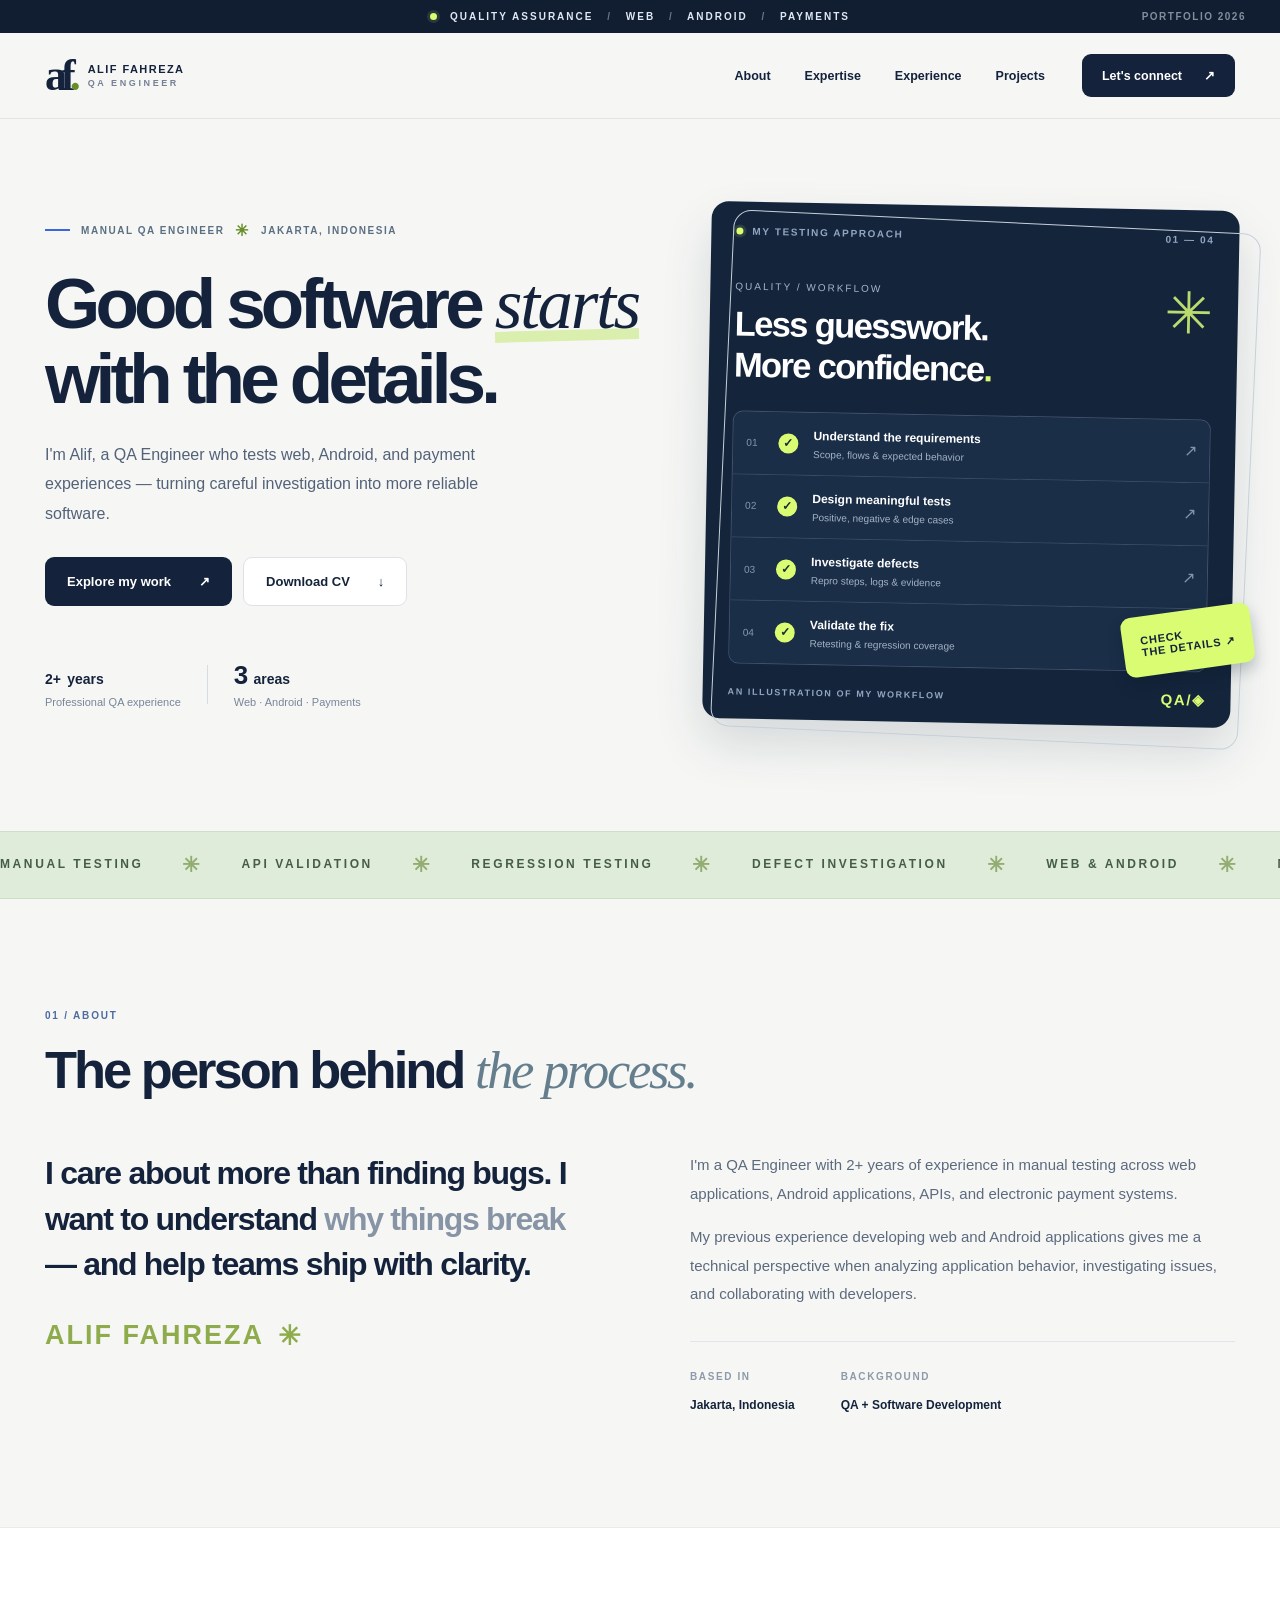
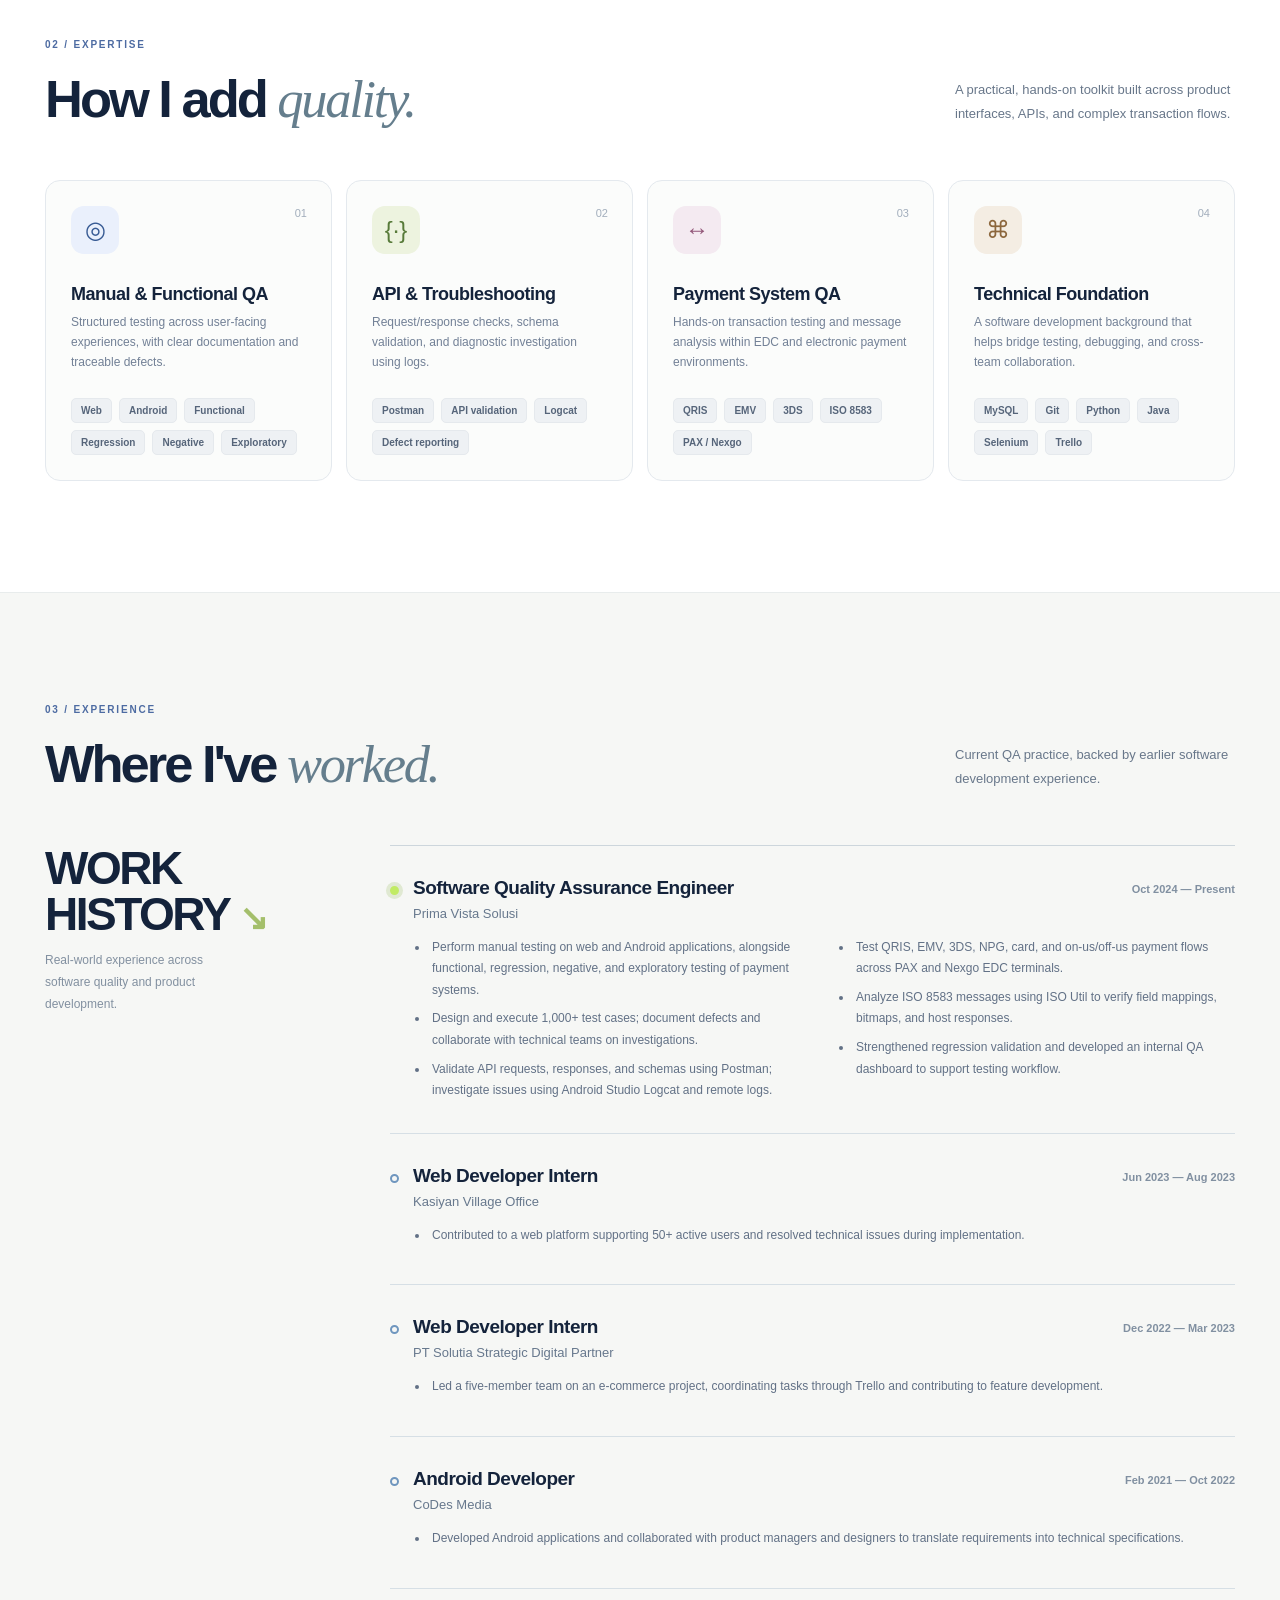
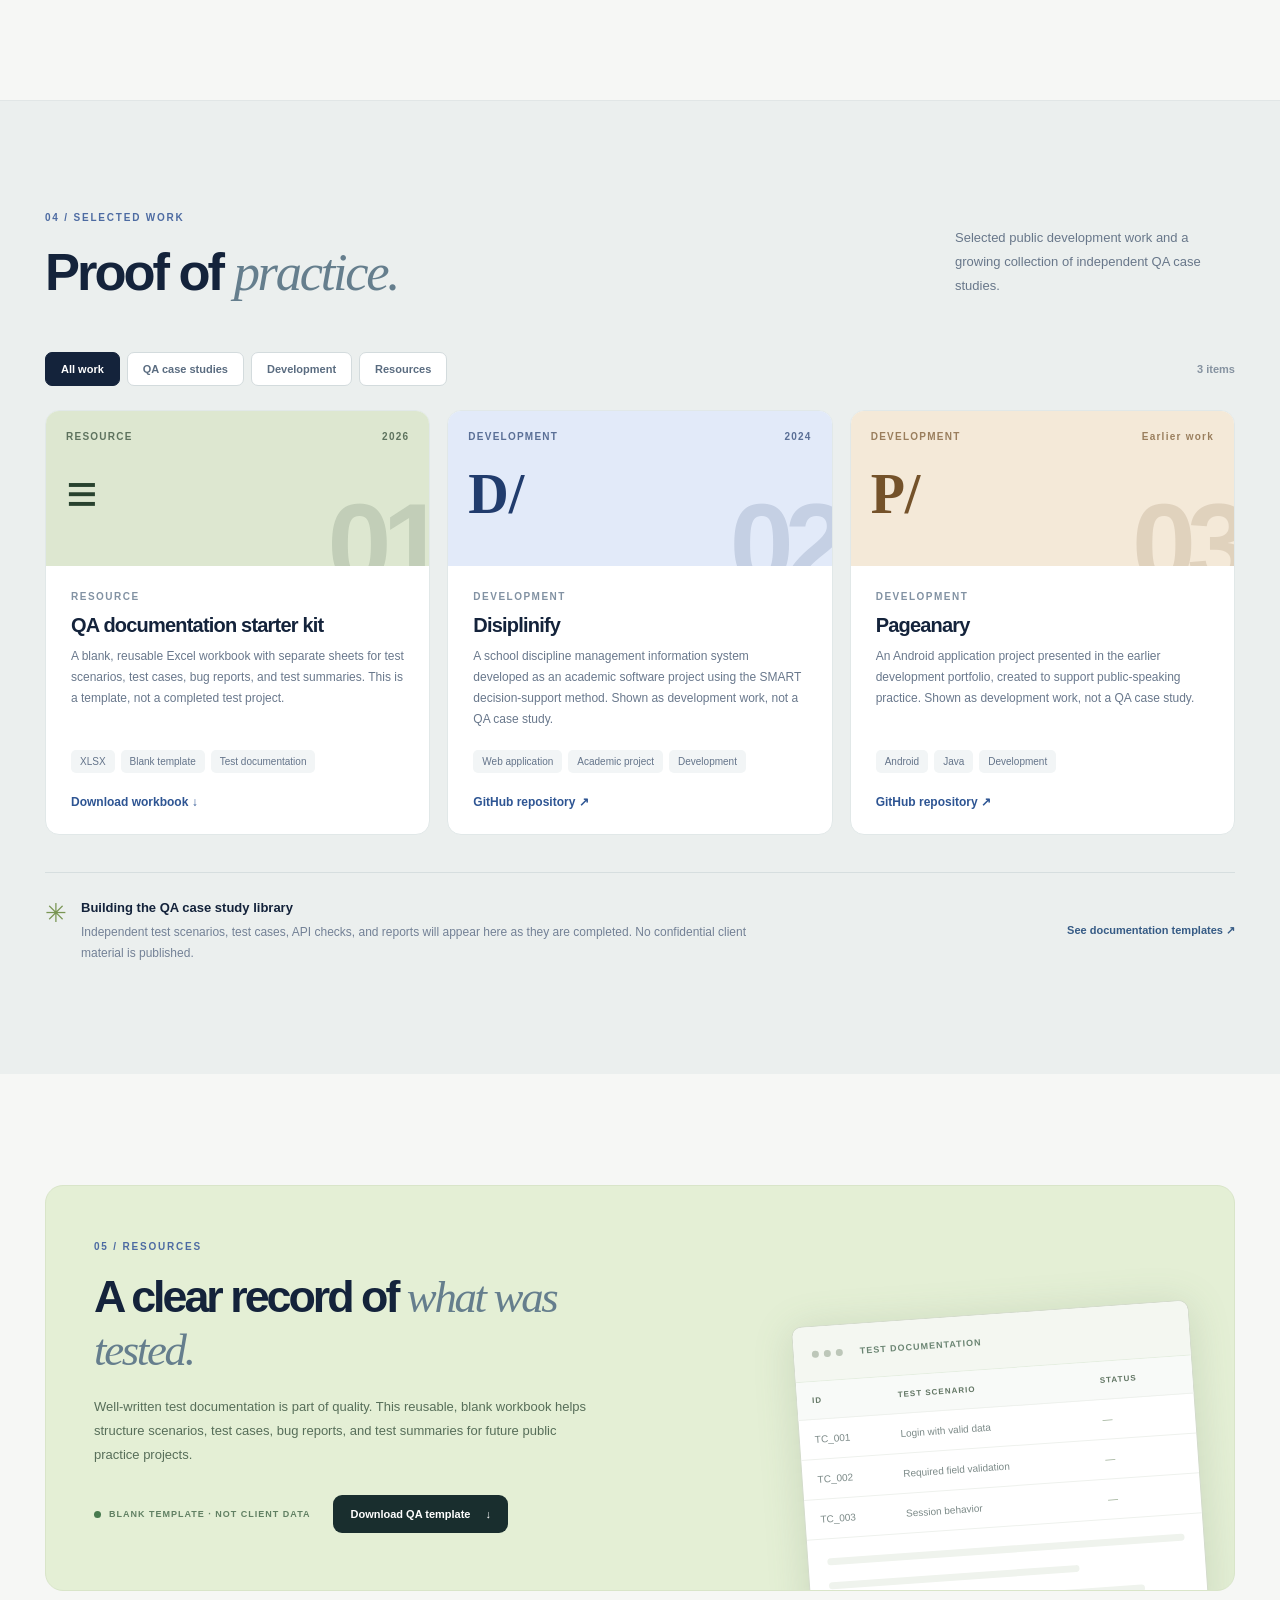
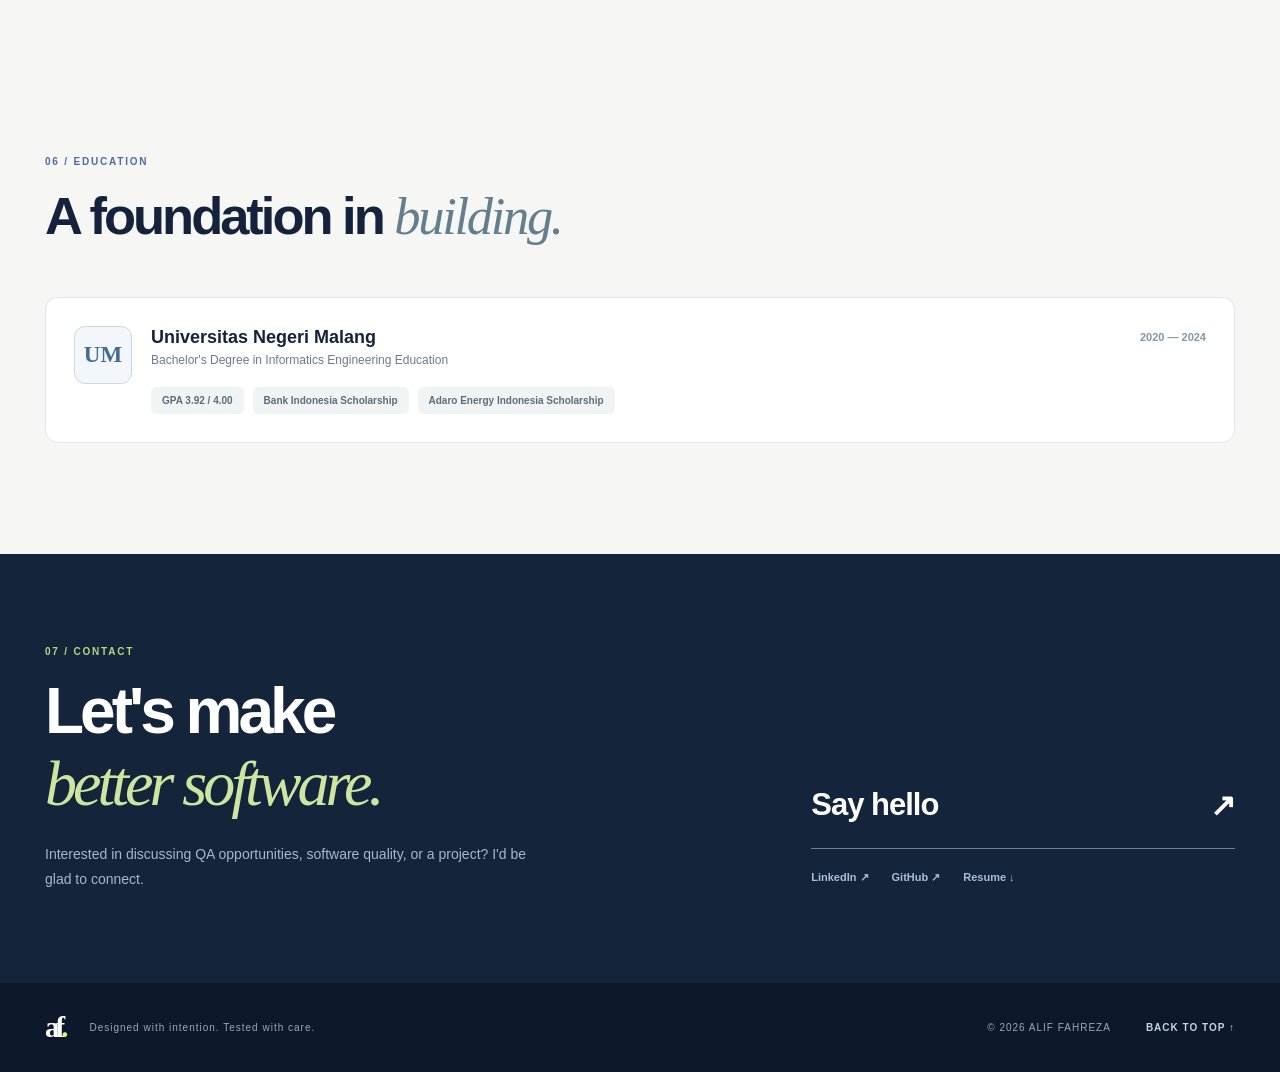
==== commit 625c9be4: "Revamp portfolio to QA Engineer" ====
--- a/index.html
+++ b/index.html
@@ -1,497 +1,77 @@
-<!DOCTYPE html>
+<!doctype html>
 <html lang="en">
-  <head>
-    <meta charset="utf-8" />
-    <meta
-      name="viewport"
-      content="width=device-width, initial-scale=1, shrink-to-fit=no"
-    />
-    <meta name="description" content="" />
-    <meta name="author" content="" />
-    <title>My Portofolio</title>
-    <!-- Favicon-->
-    <link rel="icon" type="image/x-icon" href="assets/favicon.ico" />
-    <!-- Custom Google font-->
-    <link rel="preconnect" href="https://fonts.googleapis.com" />
-    <link rel="preconnect" href="https://fonts.gstatic.com" crossorigin />
-    <link
-      href="https://fonts.googleapis.com/css2?family=Plus+Jakarta+Sans:wght@100;200;300;400;500;600;700;800;900&amp;display=swap"
-      rel="stylesheet"
-    />
-    <!-- Bootstrap icons-->
-    <link
-      href="https://cdn.jsdelivr.net/npm/bootstrap-icons@1.8.1/font/bootstrap-icons.css"
-      rel="stylesheet"
-    />
-    <!-- Core theme CSS (includes Bootstrap)-->
-    <link href="css/styles.css" rel="stylesheet" />
-  </head>
-  <body class="d-flex flex-column h-100">
-    <main class="flex-shrink-0">
-      <!-- Navigation-->
-      <nav class="navbar navbar-expand-lg navbar-light bg-white py-3">
-        <div class="container px-5">
-          <a class="navbar-brand" href="index.html"
-            ><span class="fw-bolder text-primary">Portofolio</span></a
-          >
-          <button
-            class="navbar-toggler"
-            type="button"
-            data-bs-toggle="collapse"
-            data-bs-target="#navbarSupportedContent"
-            aria-controls="navbarSupportedContent"
-            aria-expanded="false"
-            aria-label="Toggle navigation"
-          >
-            <span class="navbar-toggler-icon"></span>
-          </button>
-          <div class="collapse navbar-collapse" id="navbarSupportedContent">
-            <ul class="navbar-nav ms-auto mb-2 mb-lg-0 small fw-bolder">
-              <li class="nav-item">
-                <a class="nav-link" href="index.html">Home</a>
-              </li>
-              <li class="nav-item">
-                <a class="nav-link" href="resume.html">Resume</a>
-              </li>
-              <li class="nav-item">
-                <a class="nav-link" href="projects.html">Projects</a>
-              </li>
-              <li class="nav-item">
-                <a class="nav-link" href="contact.html">Contact</a>
-              </li>
-            </ul>
-          </div>
+<head>
+  <meta charset="UTF-8" />
+  <meta name="viewport" content="width=device-width, initial-scale=1" />
+  <meta name="theme-color" content="#101b2c" />
+  <meta name="description" content="Portfolio of Muhammad Alif Fahreza Al Rafi, a QA Engineer specializing in manual web and Android testing, API validation, and payment systems." />
+  <meta property="og:type" content="website" />
+  <meta property="og:title" content="Alif Fahreza — QA Engineer" />
+  <meta property="og:description" content="Manual QA for web, Android, and payment systems. Selected experience, testing approach, and projects." />
+  <meta property="og:url" content="https://aliffahreza.github.io/" />
+  <title>Alif Fahreza — QA Engineer</title>
+  <link rel="icon" type="image/svg+xml" href="assets/favicon.svg" />
+  <link rel="stylesheet" href="assets/css/styles.css" />
+  <script src="data/site.js" defer></script>
+  <script src="data/projects.js" defer></script>
+  <script src="assets/js/app.js" defer></script>
+</head>
+<body>
+  <a class="skip-link" href="#main">Skip to content</a>
+  <div class="announcement"><span class="ann-dot"></span><span>QUALITY ASSURANCE <span class="ann-slash">/</span> WEB <span class="ann-slash">/</span> ANDROID <span class="ann-slash">/</span> PAYMENTS</span><span class="announcement-right">PORTFOLIO <span id="announcement-year">2026</span></span></div>
+  <header class="site-header" id="top">
+    <nav class="nav container" aria-label="Main navigation">
+      <a class="brand" href="#top" aria-label="Alif Fahreza, back to top"><span class="brand-mark" aria-hidden="true">af<span class="brand-point">.</span></span><span class="brand-name"><span id="brand-name">ALIF FAHREZA</span><small id="brand-role">QA ENGINEER</small></span></a>
+      <button class="mobile-toggle" id="mobile-toggle" type="button" aria-controls="nav-links" aria-expanded="false" aria-label="Open navigation"><span></span><span></span></button>
+      <div class="nav-links" id="nav-links">
+        <a href="#about">About</a><a href="#expertise">Expertise</a><a href="#experience">Experience</a><a href="#projects">Projects</a>
+        <a class="nav-contact" href="#contact">Let's connect <span aria-hidden="true">↗</span></a>
+      </div>
+    </nav>
+  </header>
+
+  <main id="main">
+    <section class="hero container" aria-labelledby="hero-title">
+      <div class="hero-copy">
+        <div class="eyebrow"><span class="eyebrow-line"></span> MANUAL QA ENGINEER <span class="eyebrow-spark">✳</span> <span id="hero-location">JAKARTA, INDONESIA</span></div>
+        <h1 id="hero-title">Good software <em>starts</em> with the details.</h1>
+        <p class="hero-intro" id="hero-intro">I'm Alif, a QA Engineer who tests web, Android, and payment experiences — turning careful investigation into more reliable software.</p>
+        <div class="hero-actions"><a class="btn btn-primary" href="#projects">Explore my work <span aria-hidden="true">↗</span></a><a class="btn btn-ghost" id="cv-hero" href="assets/files/resume/Alif_Fahreza_QA_Engineer_CV.docx" download>Download CV <span aria-hidden="true">↓</span></a></div>
+        <div class="hero-proof"><div><strong><span id="hero-qa-years" class="years-number">2+</span> <span>years</span></strong><small>Professional QA experience</small></div><div class="proof-divider"></div><div><strong>3 <span>areas</span></strong><small>Web · Android · Payments</small></div></div>
+      </div>
+      <div class="hero-visual" aria-label="Illustrative quality assurance checklist graphic">
+        <div class="visual-topline"><span><span class="live-dot"></span> MY TESTING APPROACH</span><span>01 — 04</span></div>
+        <div class="visual-header"><div><span class="vis-label">QUALITY / WORKFLOW</span><h2>Less guesswork.<br />More confidence<span class="dot-text">.</span></h2></div><div class="visual-asterisk" aria-hidden="true">✳</div></div>
+        <div class="checklist" aria-label="An illustrative four-step testing process">
+          <div class="check-row"><span class="check-no">01</span><span class="check-icon" aria-hidden="true">✓</span><span><b>Understand the requirements</b><small>Scope, flows & expected behavior</small></span><span class="check-arrow">↗</span></div>
+          <div class="check-row"><span class="check-no">02</span><span class="check-icon" aria-hidden="true">✓</span><span><b>Design meaningful tests</b><small>Positive, negative & edge cases</small></span><span class="check-arrow">↗</span></div>
+          <div class="check-row"><span class="check-no">03</span><span class="check-icon" aria-hidden="true">✓</span><span><b>Investigate defects</b><small>Repro steps, logs & evidence</small></span><span class="check-arrow">↗</span></div>
+          <div class="check-row"><span class="check-no">04</span><span class="check-icon" aria-hidden="true">✓</span><span><b>Validate the fix</b><small>Retesting & regression coverage</small></span><span class="check-arrow">↗</span></div>
         </div>
-      </nav>
-      <!-- Header-->
-      <header class="py-5">
-        <div class="container px-5 pb-5">
-          <div class="row gx-5 align-items-center">
-            <div class="col-xxl-5">
-              <!-- Header text content-->
-              <div class="text-center text-xxl-start">
-                <div
-                  class="badge bg-gradient-primary-to-secondary text-white mb-4"
-                >
-                  <div class="text-uppercase">
-                    Web Developer &middot; Software Engineer &middot; Database
-                    Administrator
-                  </div>
-                </div>
-                <div class="fs-3 fw-light text-muted">
-                  Here's who I am & what I do
-                </div>
-                <h1 class="display-5 fw-bolder mb-5">
-                  <span class="text-gradient d-inline"
-                    >Muhammad Alif Fahreza Al Rafi</span
-                  >
-                </h1>
-                <div
-                  class="d-grid gap-3 d-sm-flex justify-content-sm-center justify-content-xxl-start mb-3"
-                >
-                  <a
-                    class="btn btn-primary btn-lg px-5 py-3 me-sm-3 fs-6 fw-bolder"
-                    href="resume.html"
-                    >Resume</a
-                  >
-                  <a
-                    class="btn btn-outline-dark btn-lg px-5 py-3 fs-6 fw-bolder"
-                    href="projects.html"
-                    >Projects</a
-                  >
-                </div>
-              </div>
-            </div>
-            <div class="col-xxl-7">
-              <!-- Header profile picture-->
-              <div class="d-flex justify-content-center mt-5 mt-xxl-0">
-                <div class="profile bg-gradient-primary-to-secondary">
-                  <!-- TIP: For best results, use a photo with a transparent background like the demo example below-->
-                  <!-- Watch a tutorial on how to do this on YouTube (link)-->
-                  <img class="profile-img" src="assets/profile.png" alt="..." />
-                  <div class="dots-1">
-                    <!-- SVG Dots-->
-                    <svg
-                      version="1.1"
-                      xmlns="http://www.w3.org/2000/svg"
-                      xmlns:xlink="http://www.w3.org/1999/xlink"
-                      x="0px"
-                      y="0px"
-                      viewBox="0 0 191.6 1215.4"
-                      style="enable-background: new 0 0 191.6 1215.4"
-                      xml:space="preserve"
-                    >
-                      <g
-                        transform="translate(0.000000,1280.000000) scale(0.100000,-0.100000)"
-                      >
-                        <path
-                          d="M227.7,12788.6c-105-35-200-141-222-248c-43-206,163-412,369-369c155,32,275,190,260,339c-11,105-90,213-190,262        C383.7,12801.6,289.7,12808.6,227.7,12788.6z"
-                        ></path>
-                        <path
-                          d="M1507.7,12788.6c-151-50-253-216-222-362c25-119,136-230,254-255c194-41,395,142,375,339c-11,105-90,213-190,262        C1663.7,12801.6,1569.7,12808.6,1507.7,12788.6z"
-                        ></path>
-                        <path
-                          d="M227.7,11508.6c-105-35-200-141-222-248c-43-206,163-412,369-369c155,32,275,190,260,339c-11,105-90,213-190,262        C383.7,11521.6,289.7,11528.6,227.7,11508.6z"
-                        ></path>
-                        <path
-                          d="M1507.7,11508.6c-151-50-253-216-222-362c25-119,136-230,254-255c194-41,395,142,375,339c-11,105-90,213-190,262        C1663.7,11521.6,1569.7,11528.6,1507.7,11508.6z"
-                        ></path>
-                        <path
-                          d="M227.7,10228.6c-105-35-200-141-222-248c-43-206,163-412,369-369c155,32,275,190,260,339c-11,105-90,213-190,262        C383.7,10241.6,289.7,10248.6,227.7,10228.6z"
-                        ></path>
-                        <path
-                          d="M1507.7,10228.6c-105-35-200-141-222-248c-43-206,163-412,369-369c155,32,275,190,260,339c-11,105-90,213-190,262        C1663.7,10241.6,1569.7,10248.6,1507.7,10228.6z"
-                        ></path>
-                        <path
-                          d="M227.7,8948.6c-105-35-200-141-222-248c-43-206,163-412,369-369c155,32,275,190,260,339c-11,105-90,213-190,262        C383.7,8961.6,289.7,8968.6,227.7,8948.6z"
-                        ></path>
-                        <path
-                          d="M1507.7,8948.6c-105-35-200-141-222-248c-43-206,163-412,369-369c155,32,275,190,260,339c-11,105-90,213-190,262        C1663.7,8961.6,1569.7,8968.6,1507.7,8948.6z"
-                        ></path>
-                        <path
-                          d="M227.7,7668.6c-105-35-200-141-222-248c-43-206,163-412,369-369c155,32,275,190,260,339c-11,105-90,213-190,262        C383.7,7681.6,289.7,7688.6,227.7,7668.6z"
-                        ></path>
-                        <path
-                          d="M1507.7,7668.6c-105-35-200-141-222-248c-43-206,163-412,369-369c155,32,275,190,260,339c-11,105-90,213-190,262        C1663.7,7681.6,1569.7,7688.6,1507.7,7668.6z"
-                        ></path>
-                        <path
-                          d="M227.7,6388.6c-105-35-200-141-222-248c-43-206,163-412,369-369c155,32,275,190,260,339c-11,105-90,213-190,262        C383.7,6401.6,289.7,6408.6,227.7,6388.6z"
-                        ></path>
-                        <path
-                          d="M1507.7,6388.6c-105-35-200-141-222-248c-43-206,163-412,369-369c155,32,275,190,260,339c-11,105-90,213-190,262        C1663.7,6401.6,1569.7,6408.6,1507.7,6388.6z"
-                        ></path>
-                        <path
-                          d="M227.7,5108.6c-105-35-200-141-222-248c-43-206,163-412,369-369c155,32,275,190,260,339c-11,105-90,213-190,262        C383.7,5121.6,289.7,5128.6,227.7,5108.6z"
-                        ></path>
-                        <path
-                          d="M1507.7,5108.6c-105-35-200-141-222-248c-43-206,163-412,369-369c155,32,275,190,260,339c-11,105-90,213-190,262        C1663.7,5121.6,1569.7,5128.6,1507.7,5108.6z"
-                        ></path>
-                        <path
-                          d="M227.7,3828.6c-105-35-200-141-222-248c-43-206,163-412,369-369c155,32,275,190,260,339c-11,105-90,213-190,262        C383.7,3841.6,289.7,3848.6,227.7,3828.6z"
-                        ></path>
-                        <path
-                          d="M1507.7,3828.6c-105-35-200-141-222-248c-43-206,163-412,369-369c155,32,275,190,260,339c-11,105-90,213-190,262        C1663.7,3841.6,1569.7,3848.6,1507.7,3828.6z"
-                        ></path>
-                        <path
-                          d="M227.7,2548.6c-105-35-200-141-222-248c-43-206,163-412,369-369c155,32,275,190,260,339c-11,105-90,213-190,262        C383.7,2561.6,289.7,2568.6,227.7,2548.6z"
-                        ></path>
-                        <path
-                          d="M1507.7,2548.6c-105-35-200-141-222-248c-43-206,163-412,369-369c155,32,275,190,260,339c-11,105-90,213-190,262        C1663.7,2561.6,1569.7,2568.6,1507.7,2548.6z"
-                        ></path>
-                        <path
-                          d="M227.7,1268.6c-105-35-200-141-222-248c-43-206,163-412,369-369c155,32,275,190,260,339c-11,105-90,213-190,262        C383.7,1281.6,289.7,1288.6,227.7,1268.6z"
-                        ></path>
-                        <path
-                          d="M1507.7,1268.6c-105-35-200-141-222-248c-43-206,163-412,369-369c155,32,275,190,260,339c-11,105-90,213-190,262        C1663.7,1281.6,1569.7,1288.6,1507.7,1268.6z"
-                        ></path>
-                      </g>
-                    </svg>
-                    <!-- END of SVG dots-->
-                  </div>
-                  <div class="dots-2">
-                    <!-- SVG Dots-->
-                    <svg
-                      version="1.1"
-                      xmlns="http://www.w3.org/2000/svg"
-                      xmlns:xlink="http://www.w3.org/1999/xlink"
-                      x="0px"
-                      y="0px"
-                      viewBox="0 0 191.6 1215.4"
-                      style="enable-background: new 0 0 191.6 1215.4"
-                      xml:space="preserve"
-                    >
-                      <g
-                        transform="translate(0.000000,1280.000000) scale(0.100000,-0.100000)"
-                      >
-                        <path
-                          d="M227.7,12788.6c-105-35-200-141-222-248c-43-206,163-412,369-369c155,32,275,190,260,339c-11,105-90,213-190,262        C383.7,12801.6,289.7,12808.6,227.7,12788.6z"
-                        ></path>
-                        <path
-                          d="M1507.7,12788.6c-151-50-253-216-222-362c25-119,136-230,254-255c194-41,395,142,375,339c-11,105-90,213-190,262        C1663.7,12801.6,1569.7,12808.6,1507.7,12788.6z"
-                        ></path>
-                        <path
-                          d="M227.7,11508.6c-105-35-200-141-222-248c-43-206,163-412,369-369c155,32,275,190,260,339c-11,105-90,213-190,262        C383.7,11521.6,289.7,11528.6,227.7,11508.6z"
-                        ></path>
-                        <path
-                          d="M1507.7,11508.6c-151-50-253-216-222-362c25-119,136-230,254-255c194-41,395,142,375,339c-11,105-90,213-190,262        C1663.7,11521.6,1569.7,11528.6,1507.7,11508.6z"
-                        ></path>
-                        <path
-                          d="M227.7,10228.6c-105-35-200-141-222-248c-43-206,163-412,369-369c155,32,275,190,260,339c-11,105-90,213-190,262        C383.7,10241.6,289.7,10248.6,227.7,10228.6z"
-                        ></path>
-                        <path
-                          d="M1507.7,10228.6c-105-35-200-141-222-248c-43-206,163-412,369-369c155,32,275,190,260,339c-11,105-90,213-190,262        C1663.7,10241.6,1569.7,10248.6,1507.7,10228.6z"
-                        ></path>
-                        <path
-                          d="M227.7,8948.6c-105-35-200-141-222-248c-43-206,163-412,369-369c155,32,275,190,260,339c-11,105-90,213-190,262        C383.7,8961.6,289.7,8968.6,227.7,8948.6z"
-                        ></path>
-                        <path
-                          d="M1507.7,8948.6c-105-35-200-141-222-248c-43-206,163-412,369-369c155,32,275,190,260,339c-11,105-90,213-190,262        C1663.7,8961.6,1569.7,8968.6,1507.7,8948.6z"
-                        ></path>
-                        <path
-                          d="M227.7,7668.6c-105-35-200-141-222-248c-43-206,163-412,369-369c155,32,275,190,260,339c-11,105-90,213-190,262        C383.7,7681.6,289.7,7688.6,227.7,7668.6z"
-                        ></path>
-                        <path
-                          d="M1507.7,7668.6c-105-35-200-141-222-248c-43-206,163-412,369-369c155,32,275,190,260,339c-11,105-90,213-190,262        C1663.7,7681.6,1569.7,7688.6,1507.7,7668.6z"
-                        ></path>
-                        <path
-                          d="M227.7,6388.6c-105-35-200-141-222-248c-43-206,163-412,369-369c155,32,275,190,260,339c-11,105-90,213-190,262        C383.7,6401.6,289.7,6408.6,227.7,6388.6z"
-                        ></path>
-                        <path
-                          d="M1507.7,6388.6c-105-35-200-141-222-248c-43-206,163-412,369-369c155,32,275,190,260,339c-11,105-90,213-190,262        C1663.7,6401.6,1569.7,6408.6,1507.7,6388.6z"
-                        ></path>
-                        <path
-                          d="M227.7,5108.6c-105-35-200-141-222-248c-43-206,163-412,369-369c155,32,275,190,260,339c-11,105-90,213-190,262        C383.7,5121.6,289.7,5128.6,227.7,5108.6z"
-                        ></path>
-                        <path
-                          d="M1507.7,5108.6c-105-35-200-141-222-248c-43-206,163-412,369-369c155,32,275,190,260,339c-11,105-90,213-190,262        C1663.7,5121.6,1569.7,5128.6,1507.7,5108.6z"
-                        ></path>
-                        <path
-                          d="M227.7,3828.6c-105-35-200-141-222-248c-43-206,163-412,369-369c155,32,275,190,260,339c-11,105-90,213-190,262        C383.7,3841.6,289.7,3848.6,227.7,3828.6z"
-                        ></path>
-                        <path
-                          d="M1507.7,3828.6c-105-35-200-141-222-248c-43-206,163-412,369-369c155,32,275,190,260,339c-11,105-90,213-190,262        C1663.7,3841.6,1569.7,3848.6,1507.7,3828.6z"
-                        ></path>
-                        <path
-                          d="M227.7,2548.6c-105-35-200-141-222-248c-43-206,163-412,369-369c155,32,275,190,260,339c-11,105-90,213-190,262        C383.7,2561.6,289.7,2568.6,227.7,2548.6z"
-                        ></path>
-                        <path
-                          d="M1507.7,2548.6c-105-35-200-141-222-248c-43-206,163-412,369-369c155,32,275,190,260,339c-11,105-90,213-190,262        C1663.7,2561.6,1569.7,2568.6,1507.7,2548.6z"
-                        ></path>
-                        <path
-                          d="M227.7,1268.6c-105-35-200-141-222-248c-43-206,163-412,369-369c155,32,275,190,260,339c-11,105-90,213-190,262        C383.7,1281.6,289.7,1288.6,227.7,1268.6z"
-                        ></path>
-                        <path
-                          d="M1507.7,1268.6c-105-35-200-141-222-248c-43-206,163-412,369-369c155,32,275,190,260,339c-11,105-90,213-190,262        C1663.7,1281.6,1569.7,1288.6,1507.7,1268.6z"
-                        ></path>
-                      </g>
-                    </svg>
-                    <!-- END of SVG dots-->
-                  </div>
-                  <div class="dots-3">
-                    <!-- SVG Dots-->
-                    <svg
-                      version="1.1"
-                      xmlns="http://www.w3.org/2000/svg"
-                      xmlns:xlink="http://www.w3.org/1999/xlink"
-                      x="0px"
-                      y="0px"
-                      viewBox="0 0 191.6 1215.4"
-                      style="enable-background: new 0 0 191.6 1215.4"
-                      xml:space="preserve"
-                    >
-                      <g
-                        transform="translate(0.000000,1280.000000) scale(0.100000,-0.100000)"
-                      >
-                        <path
-                          d="M227.7,12788.6c-105-35-200-141-222-248c-43-206,163-412,369-369c155,32,275,190,260,339c-11,105-90,213-190,262        C383.7,12801.6,289.7,12808.6,227.7,12788.6z"
-                        ></path>
-                        <path
-                          d="M1507.7,12788.6c-151-50-253-216-222-362c25-119,136-230,254-255c194-41,395,142,375,339c-11,105-90,213-190,262        C1663.7,12801.6,1569.7,12808.6,1507.7,12788.6z"
-                        ></path>
-                        <path
-                          d="M227.7,11508.6c-105-35-200-141-222-248c-43-206,163-412,369-369c155,32,275,190,260,339c-11,105-90,213-190,262        C383.7,11521.6,289.7,11528.6,227.7,11508.6z"
-                        ></path>
-                        <path
-                          d="M1507.7,11508.6c-151-50-253-216-222-362c25-119,136-230,254-255c194-41,395,142,375,339c-11,105-90,213-190,262        C1663.7,11521.6,1569.7,11528.6,1507.7,11508.6z"
-                        ></path>
-                        <path
-                          d="M227.7,10228.6c-105-35-200-141-222-248c-43-206,163-412,369-369c155,32,275,190,260,339c-11,105-90,213-190,262        C383.7,10241.6,289.7,10248.6,227.7,10228.6z"
-                        ></path>
-                        <path
-                          d="M1507.7,10228.6c-105-35-200-141-222-248c-43-206,163-412,369-369c155,32,275,190,260,339c-11,105-90,213-190,262        C1663.7,10241.6,1569.7,10248.6,1507.7,10228.6z"
-                        ></path>
-                        <path
-                          d="M227.7,8948.6c-105-35-200-141-222-248c-43-206,163-412,369-369c155,32,275,190,260,339c-11,105-90,213-190,262        C383.7,8961.6,289.7,8968.6,227.7,8948.6z"
-                        ></path>
-                        <path
-                          d="M1507.7,8948.6c-105-35-200-141-222-248c-43-206,163-412,369-369c155,32,275,190,260,339c-11,105-90,213-190,262        C1663.7,8961.6,1569.7,8968.6,1507.7,8948.6z"
-                        ></path>
-                        <path
-                          d="M227.7,7668.6c-105-35-200-141-222-248c-43-206,163-412,369-369c155,32,275,190,260,339c-11,105-90,213-190,262        C383.7,7681.6,289.7,7688.6,227.7,7668.6z"
-                        ></path>
-                        <path
-                          d="M1507.7,7668.6c-105-35-200-141-222-248c-43-206,163-412,369-369c155,32,275,190,260,339c-11,105-90,213-190,262        C1663.7,7681.6,1569.7,7688.6,1507.7,7668.6z"
-                        ></path>
-                        <path
-                          d="M227.7,6388.6c-105-35-200-141-222-248c-43-206,163-412,369-369c155,32,275,190,260,339c-11,105-90,213-190,262        C383.7,6401.6,289.7,6408.6,227.7,6388.6z"
-                        ></path>
-                        <path
-                          d="M1507.7,6388.6c-105-35-200-141-222-248c-43-206,163-412,369-369c155,32,275,190,260,339c-11,105-90,213-190,262        C1663.7,6401.6,1569.7,6408.6,1507.7,6388.6z"
-                        ></path>
-                        <path
-                          d="M227.7,5108.6c-105-35-200-141-222-248c-43-206,163-412,369-369c155,32,275,190,260,339c-11,105-90,213-190,262        C383.7,5121.6,289.7,5128.6,227.7,5108.6z"
-                        ></path>
-                        <path
-                          d="M1507.7,5108.6c-105-35-200-141-222-248c-43-206,163-412,369-369c155,32,275,190,260,339c-11,105-90,213-190,262        C1663.7,5121.6,1569.7,5128.6,1507.7,5108.6z"
-                        ></path>
-                        <path
-                          d="M227.7,3828.6c-105-35-200-141-222-248c-43-206,163-412,369-369c155,32,275,190,260,339c-11,105-90,213-190,262        C383.7,3841.6,289.7,3848.6,227.7,3828.6z"
-                        ></path>
-                        <path
-                          d="M1507.7,3828.6c-105-35-200-141-222-248c-43-206,163-412,369-369c155,32,275,190,260,339c-11,105-90,213-190,262        C1663.7,3841.6,1569.7,3848.6,1507.7,3828.6z"
-                        ></path>
-                        <path
-                          d="M227.7,2548.6c-105-35-200-141-222-248c-43-206,163-412,369-369c155,32,275,190,260,339c-11,105-90,213-190,262        C383.7,2561.6,289.7,2568.6,227.7,2548.6z"
-                        ></path>
-                        <path
-                          d="M1507.7,2548.6c-105-35-200-141-222-248c-43-206,163-412,369-369c155,32,275,190,260,339c-11,105-90,213-190,262        C1663.7,2561.6,1569.7,2568.6,1507.7,2548.6z"
-                        ></path>
-                        <path
-                          d="M227.7,1268.6c-105-35-200-141-222-248c-43-206,163-412,369-369c155,32,275,190,260,339c-11,105-90,213-190,262        C383.7,1281.6,289.7,1288.6,227.7,1268.6z"
-                        ></path>
-                        <path
-                          d="M1507.7,1268.6c-105-35-200-141-222-248c-43-206,163-412,369-369c155,32,275,190,260,339c-11,105-90,213-190,262        C1663.7,1281.6,1569.7,1288.6,1507.7,1268.6z"
-                        ></path>
-                      </g>
-                    </svg>
-                    <!-- END of SVG dots-->
-                  </div>
-                  <div class="dots-4">
-                    <!-- SVG Dots-->
-                    <svg
-                      version="1.1"
-                      xmlns="http://www.w3.org/2000/svg"
-                      xmlns:xlink="http://www.w3.org/1999/xlink"
-                      x="0px"
-                      y="0px"
-                      viewBox="0 0 191.6 1215.4"
-                      style="enable-background: new 0 0 191.6 1215.4"
-                      xml:space="preserve"
-                    >
-                      <g
-                        transform="translate(0.000000,1280.000000) scale(0.100000,-0.100000)"
-                      >
-                        <path
-                          d="M227.7,12788.6c-105-35-200-141-222-248c-43-206,163-412,369-369c155,32,275,190,260,339c-11,105-90,213-190,262        C383.7,12801.6,289.7,12808.6,227.7,12788.6z"
-                        ></path>
-                        <path
-                          d="M1507.7,12788.6c-151-50-253-216-222-362c25-119,136-230,254-255c194-41,395,142,375,339c-11,105-90,213-190,262        C1663.7,12801.6,1569.7,12808.6,1507.7,12788.6z"
-                        ></path>
-                        <path
-                          d="M227.7,11508.6c-105-35-200-141-222-248c-43-206,163-412,369-369c155,32,275,190,260,339c-11,105-90,213-190,262        C383.7,11521.6,289.7,11528.6,227.7,11508.6z"
-                        ></path>
-                        <path
-                          d="M1507.7,11508.6c-151-50-253-216-222-362c25-119,136-230,254-255c194-41,395,142,375,339c-11,105-90,213-190,262        C1663.7,11521.6,1569.7,11528.6,1507.7,11508.6z"
-                        ></path>
-                        <path
-                          d="M227.7,10228.6c-105-35-200-141-222-248c-43-206,163-412,369-369c155,32,275,190,260,339c-11,105-90,213-190,262        C383.7,10241.6,289.7,10248.6,227.7,10228.6z"
-                        ></path>
-                        <path
-                          d="M1507.7,10228.6c-105-35-200-141-222-248c-43-206,163-412,369-369c155,32,275,190,260,339c-11,105-90,213-190,262        C1663.7,10241.6,1569.7,10248.6,1507.7,10228.6z"
-                        ></path>
-                        <path
-                          d="M227.7,8948.6c-105-35-200-141-222-248c-43-206,163-412,369-369c155,32,275,190,260,339c-11,105-90,213-190,262        C383.7,8961.6,289.7,8968.6,227.7,8948.6z"
-                        ></path>
-                        <path
-                          d="M1507.7,8948.6c-105-35-200-141-222-248c-43-206,163-412,369-369c155,32,275,190,260,339c-11,105-90,213-190,262        C1663.7,8961.6,1569.7,8968.6,1507.7,8948.6z"
-                        ></path>
-                        <path
-                          d="M227.7,7668.6c-105-35-200-141-222-248c-43-206,163-412,369-369c155,32,275,190,260,339c-11,105-90,213-190,262        C383.7,7681.6,289.7,7688.6,227.7,7668.6z"
-                        ></path>
-                        <path
-                          d="M1507.7,7668.6c-105-35-200-141-222-248c-43-206,163-412,369-369c155,32,275,190,260,339c-11,105-90,213-190,262        C1663.7,7681.6,1569.7,7688.6,1507.7,7668.6z"
-                        ></path>
-                        <path
-                          d="M227.7,6388.6c-105-35-200-141-222-248c-43-206,163-412,369-369c155,32,275,190,260,339c-11,105-90,213-190,262        C383.7,6401.6,289.7,6408.6,227.7,6388.6z"
-                        ></path>
-                        <path
-                          d="M1507.7,6388.6c-105-35-200-141-222-248c-43-206,163-412,369-369c155,32,275,190,260,339c-11,105-90,213-190,262        C1663.7,6401.6,1569.7,6408.6,1507.7,6388.6z"
-                        ></path>
-                        <path
-                          d="M227.7,5108.6c-105-35-200-141-222-248c-43-206,163-412,369-369c155,32,275,190,260,339c-11,105-90,213-190,262        C383.7,5121.6,289.7,5128.6,227.7,5108.6z"
-                        ></path>
-                        <path
-                          d="M1507.7,5108.6c-105-35-200-141-222-248c-43-206,163-412,369-369c155,32,275,190,260,339c-11,105-90,213-190,262        C1663.7,5121.6,1569.7,5128.6,1507.7,5108.6z"
-                        ></path>
-                        <path
-                          d="M227.7,3828.6c-105-35-200-141-222-248c-43-206,163-412,369-369c155,32,275,190,260,339c-11,105-90,213-190,262        C383.7,3841.6,289.7,3848.6,227.7,3828.6z"
-                        ></path>
-                        <path
-                          d="M1507.7,3828.6c-105-35-200-141-222-248c-43-206,163-412,369-369c155,32,275,190,260,339c-11,105-90,213-190,262        C1663.7,3841.6,1569.7,3848.6,1507.7,3828.6z"
-                        ></path>
-                        <path
-                          d="M227.7,2548.6c-105-35-200-141-222-248c-43-206,163-412,369-369c155,32,275,190,260,339c-11,105-90,213-190,262        C383.7,2561.6,289.7,2568.6,227.7,2548.6z"
-                        ></path>
-                        <path
-                          d="M1507.7,2548.6c-105-35-200-141-222-248c-43-206,163-412,369-369c155,32,275,190,260,339c-11,105-90,213-190,262        C1663.7,2561.6,1569.7,2568.6,1507.7,2548.6z"
-                        ></path>
-                        <path
-                          d="M227.7,1268.6c-105-35-200-141-222-248c-43-206,163-412,369-369c155,32,275,190,260,339c-11,105-90,213-190,262        C383.7,1281.6,289.7,1288.6,227.7,1268.6z"
-                        ></path>
-                        <path
-                          d="M1507.7,1268.6c-105-35-200-141-222-248c-43-206,163-412,369-369c155,32,275,190,260,339c-11,105-90,213-190,262        C1663.7,1281.6,1569.7,1288.6,1507.7,1268.6z"
-                        ></path>
-                      </g>
-                    </svg>
-                    <!-- END of SVG dots-->
-                  </div>
-                </div>
-              </div>
-            </div>
-          </div>
-        </div>
-      </header>
-      <!-- About Section-->
-      <section class="bg-light py-5">
-        <div class="container px-5">
-          <div class="row gx-5 justify-content-center">
-            <div class="col-xxl-8">
-              <div class="text-center my-5">
-                <h2 class="display-5 fw-bolder">
-                  <span class="text-gradient d-inline">About Me</span>
-                </h2>
-                <p class="lead fw-light mb-4">
-                  My name is Muhammad Alif Fahreza Al Rafi
-                </p>
-                <p class="text-muted">
-                  I am a fresh graduate of Informatics Engineering Education
-                  from State University of Malang with a GPA of 3.92. I am
-                  interested in pursuing a career in software engineering,
-                  website development, and database administration. I bring a
-                  diverse skill set and a strong commitment to making meaningful
-                  contributions in dynamic work environments.
-                </p>
-                <div class="d-flex justify-content-center fs-2 gap-4">
-                  <a
-                    class="text-gradient"
-                    href="https://linkedin.com/in/muhammad-alif-fahreza-al-rafi"
-                    target="_blank"
-                    ><i class="bi bi-linkedin"></i
-                  ></a>
-                  <a
-                    class="text-gradient"
-                    href="https://instagram.com/aliffahrezaar_"
-                    target="_blank"
-                    ><i class="bi bi-instagram"></i
-                  ></a>
-                  <a
-                    class="text-gradient"
-                    href="https://github.com/AlifFahreza"
-                    target="_blank"
-                    ><i class="bi bi-github"></i
-                  ></a>
-                </div>
-              </div>
-            </div>
-          </div>
-        </div>
-      </section>
-    </main>
-    <!-- Footer-->
-    <footer class="bg-white py-4 mt-auto">
-      <div class="container px-5">
-        <div
-          class="row align-items-center justify-content-between flex-column flex-sm-row"
-        >
-          <div class="col-auto">
-            <div class="small m-0">By &copy; Muhammad Alif Fahreza Al Rafi</div>
-          </div>
-        </div>
+        <div class="visual-bottom"><span>AN ILLUSTRATION OF MY WORKFLOW</span><span class="visual-bottom-mark">QA/◈</span></div>
+        <span class="visual-floating" aria-hidden="true">CHECK<br/>THE DETAILS ↗</span>
       </div>
-    </footer>
-    <!-- Bootstrap core JS-->
-    <script src="https://cdn.jsdelivr.net/npm/bootstrap@5.2.3/dist/js/bootstrap.bundle.min.js"></script>
-    <!-- Core theme JS-->
-    <script src="js/scripts.js"></script>
-  </body>
+    </section>
+
+    <div class="marquee-band" aria-label="Areas of expertise"><div class="marquee-content" aria-hidden="true">MANUAL TESTING <span>✳</span> API VALIDATION <span>✳</span> REGRESSION TESTING <span>✳</span> DEFECT INVESTIGATION <span>✳</span> WEB & ANDROID <span>✳</span> MANUAL TESTING <span>✳</span> API VALIDATION <span>✳</span></div></div>
+
+    <section class="section about-section container" id="about" aria-labelledby="about-title">
+      <div class="section-heading"><span class="section-index">01 / ABOUT</span><h2 id="about-title">The person behind <span class="subtle-italic">the process.</span></h2></div>
+      <div class="about-grid"><div class="about-statement"><p>I care about more than finding bugs. I want to understand <span>why things break</span> — and help teams ship with clarity.</p><div class="about-signature"><span id="about-signature-name">ALIF FAHREZA</span> <span>✳</span></div></div><div class="about-copy"><p id="about-p1">I'm a QA Engineer with 2+ years of experience in manual testing across web applications, Android applications, APIs, and electronic payment systems.</p><p id="about-p2">My previous experience developing web and Android applications gives me a technical perspective when analyzing application behavior, investigating issues, and collaborating with developers.</p><div class="about-details"><div><span>BASED IN</span><strong id="about-location">Jakarta, Indonesia</strong></div><div><span>BACKGROUND</span><strong>QA + Software Development</strong></div></div></div></div>
+    </section>
+
+    <section class="section expertise-section" id="expertise" aria-labelledby="expertise-title"><div class="container"><div class="section-heading heading-with-sub"><div><span class="section-index">02 / EXPERTISE</span><h2 id="expertise-title">How I add <span class="subtle-italic">quality.</span></h2></div><p>A practical, hands-on toolkit built across product interfaces, APIs, and complex transaction flows.</p></div><div class="expertise-grid" id="expertise-grid"></div></div></section>
+
+    <section class="section experience-section container" id="experience" aria-labelledby="experience-title"><div class="section-heading heading-with-sub"><div><span class="section-index">03 / EXPERIENCE</span><h2 id="experience-title">Where I've <span class="subtle-italic">worked.</span></h2></div><p>Current QA practice, backed by earlier software development experience.</p></div><div class="experience-layout"><div class="experience-label"><div class="experience-label-marker">WORK<br/>HISTORY <span>↘</span></div><p>Real-world experience across software quality and product development.</p></div><div class="experience-list" id="experience-list"></div></div></section>
+
+    <section class="section projects-section" id="projects" aria-labelledby="projects-title"><div class="container"><div class="section-heading heading-with-sub"><div><span class="section-index">04 / SELECTED WORK</span><h2 id="projects-title">Proof of <span class="subtle-italic">practice.</span></h2></div><p>Selected public development work and a growing collection of independent QA case studies.</p></div><div class="projects-toolbar"><div class="filter-group" id="project-filters" aria-label="Filter projects"><button type="button" class="filter active" data-filter="All" aria-pressed="true">All work</button><button type="button" class="filter" data-filter="QA" aria-pressed="false">QA case studies</button><button type="button" class="filter" data-filter="Development" aria-pressed="false">Development</button><button type="button" class="filter" data-filter="Resource" aria-pressed="false">Resources</button></div><span id="projects-count" class="project-count" aria-live="polite"></span></div><div class="projects-grid" id="projects-grid"></div><div class="projects-note"><div><span class="note-icon">✳</span><div><strong>Building the QA case study library</strong><p>Independent test scenarios, test cases, API checks, and reports will appear here as they are completed. No confidential client material is published.</p></div></div><a href="#resources" class="text-link">See documentation templates <span aria-hidden="true">↗</span></a></div></div></section>
+
+    <section class="section resource-section container" id="resources" aria-labelledby="resources-title"><div class="resources-card"><div class="resources-text"><span class="section-index">05 / RESOURCES</span><h2 id="resources-title">A clear record of <span class="subtle-italic">what was tested.</span></h2><p>Well-written test documentation is part of quality. This reusable, blank workbook helps structure scenarios, test cases, bug reports, and test summaries for future public practice projects.</p><div class="resource-foot"><span><span class="resource-dot"></span> BLANK TEMPLATE · NOT CLIENT DATA</span><a class="btn btn-dark" href="assets/files/templates/QA_Test_Documentation_Template.xlsx" download>Download QA template <span aria-hidden="true">↓</span></a></div></div><div class="resource-sheet" aria-hidden="true"><div class="sheet-top"><span></span><span></span><span></span><b>TEST DOCUMENTATION</b></div><div class="sheet-row sheet-head"><span>ID</span><span>TEST SCENARIO</span><span>STATUS</span></div><div class="sheet-row"><span>TC_001</span><span>Login with valid data</span><span class="status-pass">—</span></div><div class="sheet-row"><span>TC_002</span><span>Required field validation</span><span class="status-pass">—</span></div><div class="sheet-row"><span>TC_003</span><span>Session behavior</span><span class="status-pass">—</span></div><div class="sheet-fade"><span></span><span></span><span></span></div></div></div></section>
+
+    <section class="section education-section container" id="education" aria-labelledby="education-title"><div class="section-heading"><span class="section-index">06 / EDUCATION</span><h2 id="education-title">A foundation in <span class="subtle-italic">building.</span></h2></div><div class="education-card"><div class="edu-icon">UM</div><div class="edu-main"><h3>Universitas Negeri Malang</h3><p>Bachelor's Degree in Informatics Engineering Education</p><div class="edu-awards"><span>GPA 3.92 / 4.00</span><span>Bank Indonesia Scholarship</span><span>Adaro Energy Indonesia Scholarship</span></div></div><span class="edu-date">2020 — 2024</span></div></section>
+
+    <section class="contact-section" id="contact" aria-labelledby="contact-title"><div class="container contact-layout"><div><span class="section-index section-index-light">07 / CONTACT</span><h2 id="contact-title">Let's make <span>better software.</span></h2><p>Interested in discussing QA opportunities, software quality, or a project? I'd be glad to connect.</p></div><div class="contact-action"><a class="contact-email" id="contact-email" href="mailto:muhammadaliffahrezaalrafi@gmail.com">Say hello <span aria-hidden="true">↗</span></a><div class="contact-social"><a id="contact-linkedin" href="https://linkedin.com/in/aliffahreza" target="_blank" rel="noopener noreferrer">LinkedIn ↗</a><a id="contact-github" href="https://github.com/AlifFahreza" target="_blank" rel="noopener noreferrer">GitHub ↗</a><a id="contact-cv" href="assets/files/resume/Alif_Fahreza_QA_Engineer_CV.docx" download>Resume ↓</a></div></div></div></section>
+  </main>
+  <footer class="site-footer"><div class="container footer-inner"><a href="#top" class="footer-brand">af<span>.</span></a><p>Designed with intention. Tested with care.</p><span>© <span id="footer-year">2026</span> <span id="footer-name">ALIF FAHREZA</span></span><a class="back-top" href="#top">BACK TO TOP ↑</a></div></footer>
+</body>
 </html>
--- a/assets/css/styles.css
+++ b/assets/css/styles.css
@@ -0,0 +1,6 @@
+:root{--ink:#14233b;--ink2:#283a55;--muted:#69768a;--line:#dfe5e9;--paper:#f6f7f5;--white:#fff;--accent:#d9fc73;--blue:#3867df;--radius:18px;--max:1190px}*{box-sizing:border-box}html{scroll-behavior:smooth;scroll-padding-top:105px}body{margin:0;background:var(--paper);color:var(--ink);font-family:Inter,"Segoe UI",Arial,Helvetica,sans-serif;-webkit-font-smoothing:antialiased}a{color:inherit;text-decoration:none}button{font:inherit}button:focus-visible,a:focus-visible{outline:3px solid #7197ed;outline-offset:4px}::selection{background:#d9fc73;color:#152338}.container{width:min(var(--max),calc(100% - 88px));margin-inline:auto}.skip-link{position:absolute;z-index:99;top:-100px;left:20px;background:#fff;padding:12px;border-radius:6px}.skip-link:focus{top:10px}.announcement{height:33px;background:#111d31;color:#dfe8f4;display:flex;justify-content:center;align-items:center;font-size:10px;font-weight:750;letter-spacing:2px;gap:13px;position:relative}.ann-dot,.live-dot{width:7px;height:7px;background:var(--accent);display:inline-block;border-radius:50%;box-shadow:0 0 0 3px rgba(218,252,115,.12)}.ann-slash{color:#68798f;margin:0 9px}.announcement-right{position:absolute;right:34px;opacity:.55;letter-spacing:1.5px}.site-header{height:86px;background:rgba(246,247,245,.96);position:sticky;top:0;z-index:30;border-bottom:1px solid rgba(20,35,59,.09);backdrop-filter:blur(14px)}.nav{height:100%;display:flex;justify-content:space-between;align-items:center}.brand{display:flex;align-items:center;gap:13px}.brand-mark{font-family:Georgia,serif;color:var(--ink);font-size:44px;letter-spacing:-6px;line-height:.8;font-weight:900}.brand-point,.dot-text{color:#668d27}.brand-name{font-size:11px;letter-spacing:1.45px;font-weight:850;display:flex;flex-direction:column;gap:3px}.brand-name small{letter-spacing:2.6px;font-size:9px;color:#758094;font-weight:650}.nav-links{display:flex;align-items:center;gap:34px;font-size:12.5px;font-weight:650}.nav-links>a:not(.nav-contact){padding:12px 0;transition:color .2s}.nav-links>a:hover{color:#4268ba}.nav-contact{background:var(--ink);color:#fff;padding:14px 20px;border-radius:9px;margin-left:3px;display:flex;gap:22px;align-items:center}.nav-contact:hover,.btn-primary:hover{background:#2c4468}.mobile-toggle{display:none}.hero{display:grid;grid-template-columns:1.08fr .92fr;gap:42px;align-items:center;padding-top:87px;padding-bottom:108px;min-height:690px}.eyebrow{font-size:10px;letter-spacing:1.55px;color:#5b6f83;font-weight:750;display:flex;align-items:center;gap:11px;flex-wrap:wrap}.eyebrow-line{width:25px;height:2px;background:var(--blue)}.eyebrow-spark{font-size:16px;color:#668d27}.hero h1{font-size:clamp(54px,5.55vw,82px);line-height:1.04;letter-spacing:-4.8px;margin:27px 0 24px;max-width:720px;font-weight:780}.hero h1 em,.subtle-italic{font-style:italic;font-family:Georgia,"Times New Roman",serif;font-weight:400;letter-spacing:-2.3px}.hero h1 em{position:relative;z-index:0}.hero h1 em:after{content:"";position:absolute;bottom:2px;left:0;width:100%;height:11px;background:#daefae;z-index:-1;transform:rotate(-1.5deg)}.hero-intro{font-size:16px;line-height:1.85;color:#536278;max-width:480px;margin:0 0 29px}.hero-actions{display:flex;gap:11px;flex-wrap:wrap}.btn{display:inline-flex;justify-content:center;align-items:center;gap:28px;padding:16px 22px;border-radius:9px;font-weight:740;font-size:13px;transition:background .2s,transform .2s}.btn:hover{transform:translateY(-2px)}.btn-primary{background:var(--ink);color:white}.btn-ghost{background:#fff;border:1px solid #dce2e7}.btn-ghost:hover{background:#eef1ed}.hero-proof{display:flex;align-items:center;gap:26px;margin-top:54px}.hero-proof>div:not(.proof-divider){display:flex;flex-direction:column;gap:5px}.hero-proof strong{font-size:26px;letter-spacing:-1px}.hero-proof strong span{font-size:14px;letter-spacing:0;font-weight:650}.hero-proof small{font-size:11px;color:#788598}.proof-divider{height:39px;width:1px;background:#d4dce4}.hero-visual{min-height:505px;border-radius:17px;padding:24px 25px 18px;background:#14243b;color:white;position:relative;box-shadow:0 25px 50px rgba(14,34,60,.14);transform:rotate(1.1deg)}.hero-visual:before{content:"";position:absolute;top:15px;right:-15px;bottom:-15px;left:15px;border:1px solid #c6d0d8;border-radius:18px;z-index:-1;transform:rotate(1.6deg)}.visual-topline,.visual-bottom{display:flex;justify-content:space-between;align-items:center;font-size:10px;letter-spacing:1.6px;color:#91a6c2;font-weight:750}.visual-topline>span:first-child{display:flex;align-items:center;gap:9px}.visual-header{display:flex;justify-content:space-between;gap:12px;margin:39px 0 25px}.vis-label{font-size:10px;letter-spacing:2px;color:#a5b5cd}.visual-header h2{font-size:clamp(27px,2.7vw,41px);letter-spacing:-1.65px;line-height:1.18;margin:10px 0 0}.dot-text{color:var(--accent)}.visual-asterisk{font-size:58px;line-height:1;color:#d7fb76;opacity:.85}.checklist{display:grid;gap:0;border:1px solid #42516b;border-radius:10px;overflow:hidden}.check-row{display:grid;grid-template-columns:22px 25px 1fr 12px;gap:10px;align-items:center;padding:15px 13px;background:#1a2e48;border-bottom:1px solid #3b4c65}.check-row:last-child{border:0}.check-no{color:#8798af;font-size:10px}.check-icon{background:var(--accent);width:20px;height:20px;border-radius:50%;color:#162a37;display:flex;align-items:center;justify-content:center;font-size:12px;font-weight:bold}.check-row b{display:block;font-size:12px;font-weight:750;line-height:1.35}.check-row small{display:block;color:#a3b2c4;font-size:10px;margin-top:5px}.check-arrow{color:#8294aa}.visual-bottom{margin-top:19px;font-size:9px}.visual-bottom-mark{color:var(--accent);font-size:15px}.visual-floating{position:absolute;right:-21px;bottom:57px;background:var(--accent);color:var(--ink);font-size:11px;font-weight:900;letter-spacing:.8px;line-height:1.1;padding:18px 18px;border-radius:10px;transform:rotate(-9deg);box-shadow:0 8px 15px #051a243b}.marquee-band{overflow:hidden;background:#dfecda;border-top:1px solid #cfdec6;border-bottom:1px solid #cfdec6;padding:21px 0}.marquee-content{width:max-content;white-space:nowrap;font-size:12px;letter-spacing:2.6px;color:#455d47;font-weight:840;animation:drift 38s linear infinite}.marquee-content span{margin:0 33px;color:#92ac71;font-size:21px;vertical-align:middle}@keyframes drift{to{transform:translateX(-38%)}}.section{padding-top:111px;padding-bottom:111px}.section-heading{margin-bottom:50px}.section-index{display:block;font-weight:800;font-size:10px;letter-spacing:1.8px;color:#4d6ba2;margin-bottom:19px}.section-heading h2,.resources-card h2{font-size:clamp(39px,4.1vw,61px);line-height:1.16;letter-spacing:-3px;margin:0;font-weight:760}.subtle-italic{color:#657e8d}.heading-with-sub{display:flex;justify-content:space-between;align-items:end;gap:35px}.heading-with-sub>p{max-width:280px;color:#68778a;font-size:13px;line-height:1.85;margin:0 0 4px}.about-grid{display:grid;grid-template-columns:1fr 1fr;gap:100px}.about-statement>p{font-size:clamp(26px,2.5vw,37px);line-height:1.42;letter-spacing:-1.3px;font-weight:650;margin:0}.about-statement>p span{color:#8794a5}.about-signature{display:flex;align-items:center;gap:14px;margin-top:32px;font-size:10px;font-weight:850;letter-spacing:2px}.about-signature span{font-size:27px;color:#8fac4c}.about-copy{color:#5c6a7e;font-size:15px;line-height:1.9}.about-copy p:first-child{margin-top:0}.about-details{display:flex;gap:46px;margin-top:32px;border-top:1px solid var(--line);padding-top:25px;flex-wrap:wrap}.about-details>div{display:flex;flex-direction:column;gap:8px}.about-details span{font-size:10px;letter-spacing:1.6px;font-weight:780;color:#8d9aa9}.about-details strong{color:var(--ink);font-size:12px}.expertise-section{background:#fff;border-top:1px solid #e8ecec;border-bottom:1px solid #e8ecec}.expertise-grid{display:grid;grid-template-columns:repeat(4,1fr);gap:14px}.expertise-card{border:1px solid #e4e9ee;background:#fbfcfb;border-radius:15px;padding:25px;min-height:300px;display:flex;flex-direction:column;position:relative;transition:transform .22s,border .22s}.expertise-card:hover{transform:translateY(-5px);border-color:#b3c4d8}.exp-symbol{display:flex;justify-content:center;align-items:center;width:48px;height:48px;border-radius:13px;background:#eaf0fc;color:#375a93;font-size:24px}.expertise-card:nth-child(2) .exp-symbol{background:#edf3df;color:#577a39}.expertise-card:nth-child(3) .exp-symbol{background:#f4eaf1;color:#925779}.expertise-card:nth-child(4) .exp-symbol{background:#f4ede3;color:#8c673d}.expertise-card .expertise-no{position:absolute;top:26px;right:24px;font-size:11px;color:#a2aebc}.expertise-card h3{font-size:18px;letter-spacing:-.5px;margin:30px 0 8px}.expertise-card p{font-size:12px;line-height:1.65;color:#728096;margin:0}.skill-chips{display:flex;gap:7px;flex-wrap:wrap;margin-top:auto;padding-top:25px}.skill-chips span{padding:6px 9px;background:#eef1f4;border:1px solid #e5e9ed;color:#56657a;border-radius:5px;font-size:10px;font-weight:650}.experience-layout{display:grid;grid-template-columns:240px 1fr;gap:105px}.experience-label-marker{font-size:46px;line-height:1;letter-spacing:-2.5px;font-weight:850}.experience-label-marker span{color:#a4bf6b;font-size:35px}.experience-label>p{max-width:180px;font-size:12px;line-height:1.85;color:#8290a0}.experience-list{border-top:1px solid #cdd6dc}.job{padding:31px 0;border-bottom:1px solid #d6dfe5;display:grid;grid-template-columns:1fr auto;gap:12px 20px}.job-heading{display:flex;align-items:flex-start;gap:14px}.job-dot{margin-top:9px;width:9px;height:9px;border:2px solid #6f96be;border-radius:50%;flex:none}.job.primary .job-dot{background:#c1eb64;border-color:#c1eb64;box-shadow:0 0 0 4px #e0e9d2}.job h3{font-size:19px;letter-spacing:-.5px;margin:0 0 5px}.job-company{font-size:13px;color:#67788d}.job-date{font-size:11px;font-weight:700;color:#8190a1;white-space:nowrap;margin-top:6px}.job-bullets{grid-column:1/-1;margin:3px 0 0 23px;padding-left:16px;color:#627186;font-size:12px;line-height:1.8}.job-bullets li{padding-left:3px;margin-bottom:7px}.job.primary .job-bullets{columns:2;column-gap:42px}.job.primary .job-bullets li{break-inside:avoid}.projects-section{background:#ebefee;border-top:1px solid #e1e6e6}.projects-toolbar{display:flex;justify-content:space-between;align-items:center;gap:15px;margin-bottom:24px}.filter-group{display:flex;gap:7px;flex-wrap:wrap}.filter{border:1px solid #d3dbdd;border-radius:7px;color:#5a6c80;font-size:11px;font-weight:700;background:#fff;padding:10px 15px;cursor:pointer}.filter:hover{border-color:#8f9dad}.filter.active{color:#fff;background:var(--ink);border-color:var(--ink)}.project-count{color:#8592a0;font-size:11px;font-weight:700}.projects-grid{display:grid;grid-template-columns:repeat(3,1fr);gap:17px}.project-card{border-radius:14px;background:#fff;overflow:hidden;border:1px solid #e1e8e8;display:flex;flex-direction:column;min-height:390px;transition:transform .2s,box-shadow .2s}.project-card:hover{transform:translateY(-4px);box-shadow:0 15px 30px #24364a0e}.project-art{height:155px;padding:20px;position:relative;overflow:hidden;background:#142943;color:#e8f4fd}.project-art.theme-olive{background:#dde7d0;color:#28422e}.project-art.theme-blue{background:#e2eaf9;color:#213c6d}.project-art.theme-sand{background:#f4e9d8;color:#74522a}.art-top{display:flex;justify-content:space-between;font-size:10px;letter-spacing:1.25px;font-weight:800;opacity:.7}.art-big{position:absolute;bottom:-36px;right:-8px;font-weight:900;font-size:115px;letter-spacing:-9px;line-height:1;opacity:.15}.art-symbol{font-size:56px;margin-top:20px;display:block;font-family:Georgia,serif;font-weight:bold}.project-body{padding:25px;display:flex;flex:1;flex-direction:column}.project-type{font-size:10px;font-weight:850;letter-spacing:1.5px;color:#8292a3}.project-body h3{font-size:20px;letter-spacing:-.8px;margin:12px 0 9px}.project-body>p{color:#69788c;font-size:12px;line-height:1.75;margin:0 0 20px}.project-tags{display:flex;flex-wrap:wrap;gap:6px;margin-top:auto}.project-tags span{font-size:10px;color:#64748a;padding:6px 9px;background:#f2f5f6;border-radius:5px}.project-links{margin-top:22px;display:flex;gap:16px;flex-wrap:wrap}.project-links a{font-size:12px;color:#2e5593;font-weight:800}.project-links a:hover{text-decoration:underline;text-underline-offset:4px}.project-empty{grid-column:1/-1;padding:65px 28px;text-align:center;border:1px dashed #aebfc3;background:#f5f8f7;border-radius:12px}.project-empty strong{display:block;font-size:22px}.project-empty p{color:#66788c;line-height:1.7;max-width:500px;margin:12px auto 0;font-size:13px}.projects-note{border-top:1px solid #d6dedf;margin-top:37px;padding-top:25px;display:flex;align-items:center;justify-content:space-between;gap:35px}.projects-note>div{display:flex;align-items:flex-start;gap:14px;max-width:720px}.note-icon{font-size:26px;color:#799553}.projects-note strong{font-size:13px}.projects-note p{color:#738196;font-size:12px;line-height:1.7;margin:6px 0 0}.text-link{font-weight:800;font-size:11px;white-space:nowrap;color:#365b85}.resource-section{padding-bottom:90px}.resources-card{background:#e4efd5;border-radius:18px;display:grid;grid-template-columns:1.25fr .75fr;gap:30px;padding:55px 48px 0;overflow:hidden;min-height:406px;border:1px solid #d9e5c9}.resources-card h2{font-size:clamp(35px,3.5vw,53px);max-width:560px}.resources-text>p{line-height:1.85;color:#576e59;font-size:13px;max-width:510px;margin:18px 0 28px}.resource-foot{display:flex;flex-wrap:wrap;align-items:center;gap:23px;margin-bottom:42px}.resource-foot>span{font-size:9px;letter-spacing:1px;font-weight:850;color:#618063;display:flex;gap:8px;align-items:center}.resource-dot{height:7px;width:7px;background:#477a4e;border-radius:50%}.btn-dark{background:#192e2e;color:#fff;padding:13px 17px;font-size:11px;gap:15px}.btn-dark:hover{background:#344f40}.resource-sheet{align-self:end;background:#fff;transform:rotate(-4deg) translate(11px,32px);min-height:307px;border:1px solid #d3dbcb;border-radius:10px 10px 0 0;box-shadow:0 5px 40px #5e775a33;overflow:hidden}.sheet-top{height:55px;background:#f4f7f1;border-bottom:1px solid #e5eee1;display:flex;align-items:center;padding:0 18px;gap:5px}.sheet-top>span{width:7px;height:7px;border-radius:50%;background:#bdc7b9}.sheet-top b{font-size:9px;letter-spacing:1px;margin-left:12px;color:#6b8573}.sheet-row{display:grid;grid-template-columns:.8fr 2fr .8fr;gap:8px;padding:14px 15px;border-bottom:1px solid #eef1ed;color:#7c8a88;font-size:10px}.sheet-head{background:#f8faf8;font-weight:800;font-size:8px;letter-spacing:1px;color:#617563}.status-pass{color:#92a68b}.sheet-fade{display:flex;flex-direction:column;gap:17px;padding:19px}.sheet-fade span{height:7px;background:#eff3ed;border-radius:5px}.sheet-fade span:nth-child(2){width:70%}.sheet-fade span:nth-child(3){width:88%}.education-section{padding-top:75px}.education-card{border:1px solid var(--line);background:#fff;padding:28px;border-radius:13px;display:flex;align-items:flex-start;gap:19px}.edu-icon{border:1px solid #ccd8dc;width:58px;height:58px;border-radius:11px;display:flex;align-items:center;justify-content:center;font-family:Georgia,serif;font-size:23px;font-weight:bold;color:#436e93;background:#f3f7fb}.edu-main{flex:1}.edu-main h3{margin:1px 0 5px;font-size:18px}.edu-main>p{color:#6c7b8d;margin:0;font-size:12px}.edu-awards{display:flex;gap:9px;flex-wrap:wrap;margin-top:20px}.edu-awards span{background:#f0f4f5;padding:8px 11px;border-radius:5px;font-size:10px;color:#596d7d;font-weight:700}.edu-date{color:#8795a5;font-weight:760;font-size:11px;white-space:nowrap;padding-top:5px}.contact-section{background:#14243b;color:#fff;padding:92px 0}.contact-layout{display:grid;grid-template-columns:1.25fr .75fr;gap:60px;align-items:end}.section-index-light{color:#bad37d}.contact-section h2{font-size:clamp(43px,5vw,76px);font-weight:800;letter-spacing:-4px;line-height:1.12;margin:0}.contact-section h2 span{display:block;font-family:Georgia,serif;font-style:italic;font-weight:400;color:#cde5a1}.contact-section p{color:#a7b8ce;font-size:14px;line-height:1.75;margin:23px 0 0;max-width:500px}.contact-action{padding-bottom:7px}.contact-email{display:flex;justify-content:space-between;gap:25px;font-size:31px;font-weight:650;letter-spacing:-1px;border-bottom:1px solid #698096;padding-bottom:24px}.contact-email:hover{color:var(--accent)}.contact-social{display:flex;flex-wrap:wrap;gap:23px;margin-top:22px;font-size:11px;font-weight:750;color:#a9bed7}.contact-social a:hover{color:white}.site-footer{background:#0d192b;color:#98a9bf}.footer-inner{display:flex;align-items:center;gap:25px;padding:28px 0;font-size:10px;letter-spacing:1px}.footer-brand{font-size:29px;font-family:Georgia,serif;font-weight:bold;color:white;letter-spacing:-4px}.footer-brand span{color:var(--accent)}.footer-inner p{margin:0;flex:1}.back-top{margin-left:10px;color:#c0d5e8;font-weight:750}.back-top:hover{color:white}
+@media(max-width:1120px){.hero{gap:25px}.hero h1{font-size:clamp(52px,5.9vw,72px)}.container{width:min(var(--max),calc(100% - 56px))}.experience-layout{grid-template-columns:160px 1fr;gap:40px}.expertise-grid{grid-template-columns:repeat(2,1fr)}.expertise-card{min-height:250px}.projects-grid{grid-template-columns:repeat(2,1fr)}.resources-card{grid-template-columns:1fr .65fr}.resource-foot{flex-direction:column;align-items:flex-start;gap:13px}}
+@media(max-width:790px){.announcement-right{display:none}.site-header{height:72px}.nav-links{position:absolute;top:72px;left:0;right:0;background:var(--paper);border-bottom:1px solid #dce3e6;padding:22px 28px;display:none;flex-direction:column;align-items:stretch;gap:13px;box-shadow:0 16px 20px #172a3820}.nav-links.open{display:flex}.nav-links>a{padding:12px 0}.nav-contact{justify-content:space-between;margin:8px 0 0}.mobile-toggle{border:0;background:transparent;display:flex;flex-direction:column;gap:6px;padding:12px;cursor:pointer}.mobile-toggle span{width:24px;height:2px;background:#15233a;display:block}.hero{grid-template-columns:1fr;padding-top:55px;padding-bottom:73px;min-height:0}.hero-copy{max-width:680px}.hero h1{font-size:clamp(53px,8.5vw,74px)}.hero-visual{min-height:450px;max-width:570px;margin:15px auto 0;width:calc(100% - 30px)}.about-grid{gap:30px}.heading-with-sub{align-items:start;flex-direction:column;gap:15px}.section{padding:80px 0}.experience-layout{grid-template-columns:1fr;gap:24px}.experience-label{display:none}.resource-section{padding:70px 0}.resources-card{padding:40px 35px 0;grid-template-columns:1fr .7fr}.contact-layout{grid-template-columns:1fr;gap:35px}.contact-email{max-width:500px}.footer-inner{flex-wrap:wrap;gap:15px}}
+@media(max-width:560px){.container{width:calc(100% - 38px)}.announcement{font-size:8px;letter-spacing:.85px}.ann-slash{margin:0 3px}.brand-mark{font-size:39px}.brand-name{font-size:10px}.hero{padding-top:47px;padding-bottom:65px}.eyebrow{font-size:8px;gap:8px;letter-spacing:1.15px}.hero h1{font-size:clamp(48px,12.1vw,66px);letter-spacing:-3.4px;margin:22px 0}.hero-intro{font-size:14px}.hero-proof{margin-top:38px;gap:17px}.hero-proof strong{font-size:23px}.hero-proof small{font-size:10px}.hero-visual{width:calc(100% - 20px);padding:20px 16px 14px;min-height:420px}.hero-visual:before{right:-8px;bottom:-8px}.visual-header{margin:28px 0 19px}.visual-header h2{font-size:29px}.visual-asterisk{font-size:39px}.check-row{padding:12px 9px;gap:7px;grid-template-columns:15px 21px 1fr 9px}.check-row b{font-size:11px}.check-row small{font-size:9px}.visual-floating{right:-9px;bottom:47px;font-size:9px;padding:12px}.visual-bottom{font-size:7px}.section{padding:73px 0}.section-heading{margin-bottom:33px}.section-heading h2,.resources-card h2{font-size:clamp(36px,9vw,48px);letter-spacing:-2px}.about-grid{grid-template-columns:1fr}.about-statement>p{font-size:29px}.about-copy{font-size:14px}.expertise-grid{grid-template-columns:1fr;gap:11px}.expertise-card{min-height:0;padding:23px}.expertise-card h3{margin-top:17px}.skill-chips{padding-top:18px}.job{grid-template-columns:1fr;gap:8px}.job-date{margin-left:24px;margin-top:0}.job-bullets{margin-top:5px}.job.primary .job-bullets{columns:1}.projects-grid{grid-template-columns:1fr}.projects-toolbar{align-items:flex-start;flex-direction:column}.filter{padding:9px 12px}.projects-note{align-items:flex-start;flex-direction:column}.resources-card{grid-template-columns:1fr;padding:35px 25px 0;gap:0}.resource-sheet{width:85%;margin:0 auto;transform:rotate(-3deg) translateY(32px)}.resource-foot{margin-bottom:20px}.education-card{flex-wrap:wrap}.edu-date{width:100%;margin-left:78px}.contact-section{padding:70px 0}.contact-section h2{font-size:52px;letter-spacing:-2.9px}.contact-email{font-size:25px}.footer-inner{gap:12px}.footer-inner p{flex:1 0 calc(100% - 55px)}.footer-inner span:not(.footer-brand span){margin-left:0}.back-top{margin-left:auto}}
+@media(prefers-reduced-motion:reduce){*,*:before,*:after{scroll-behavior:auto!important;animation-duration:.01ms!important;transition-duration:.01ms!important}}
+@media print{.announcement,.site-header,.marquee-band,.hero-visual,.btn,.filter-group,.contact-section,.site-footer,.resource-sheet{display:none!important}.hero,.section{padding:20px 0}.container{width:95%}.hero{display:block}.about-grid,.experience-layout,.projects-grid,.expertise-grid{display:block}.expertise-card,.project-card,.job{break-inside:avoid;margin:0 0 12px}.job.primary .job-bullets{columns:1}body{background:white}}
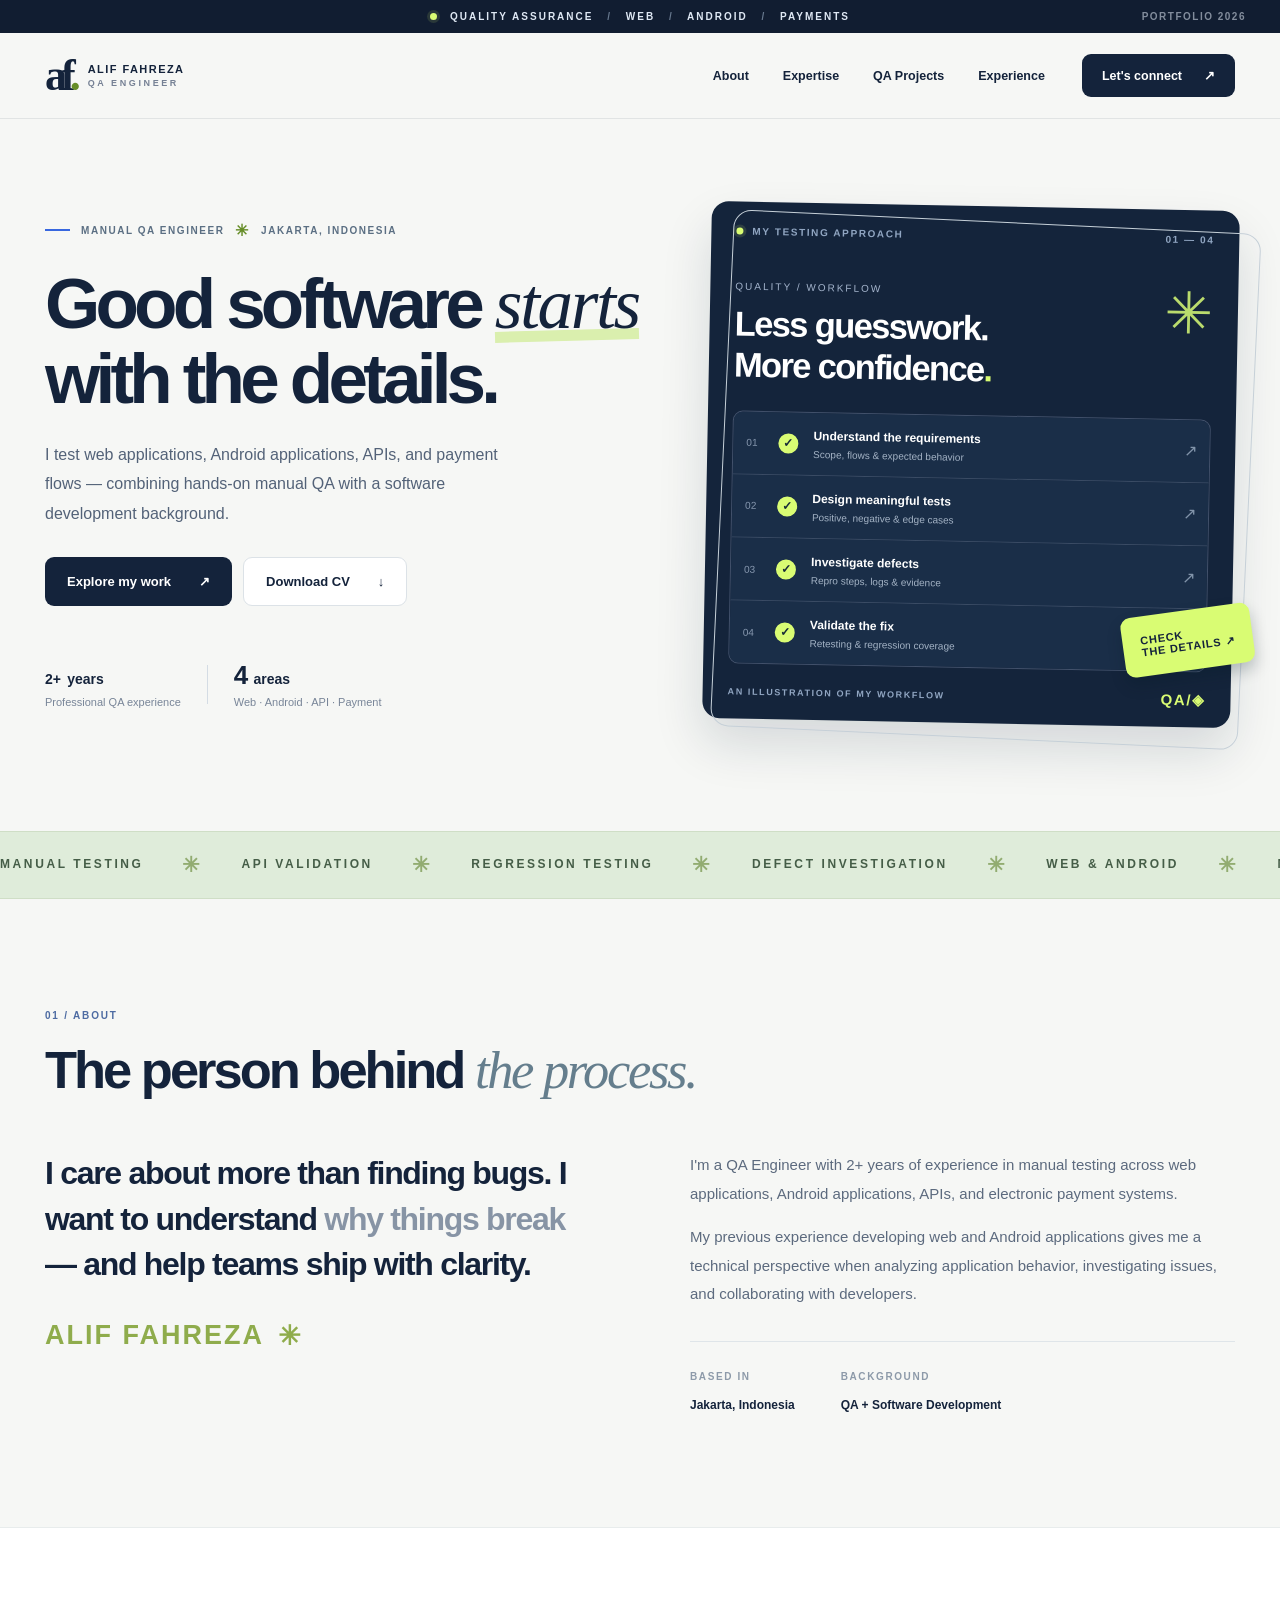
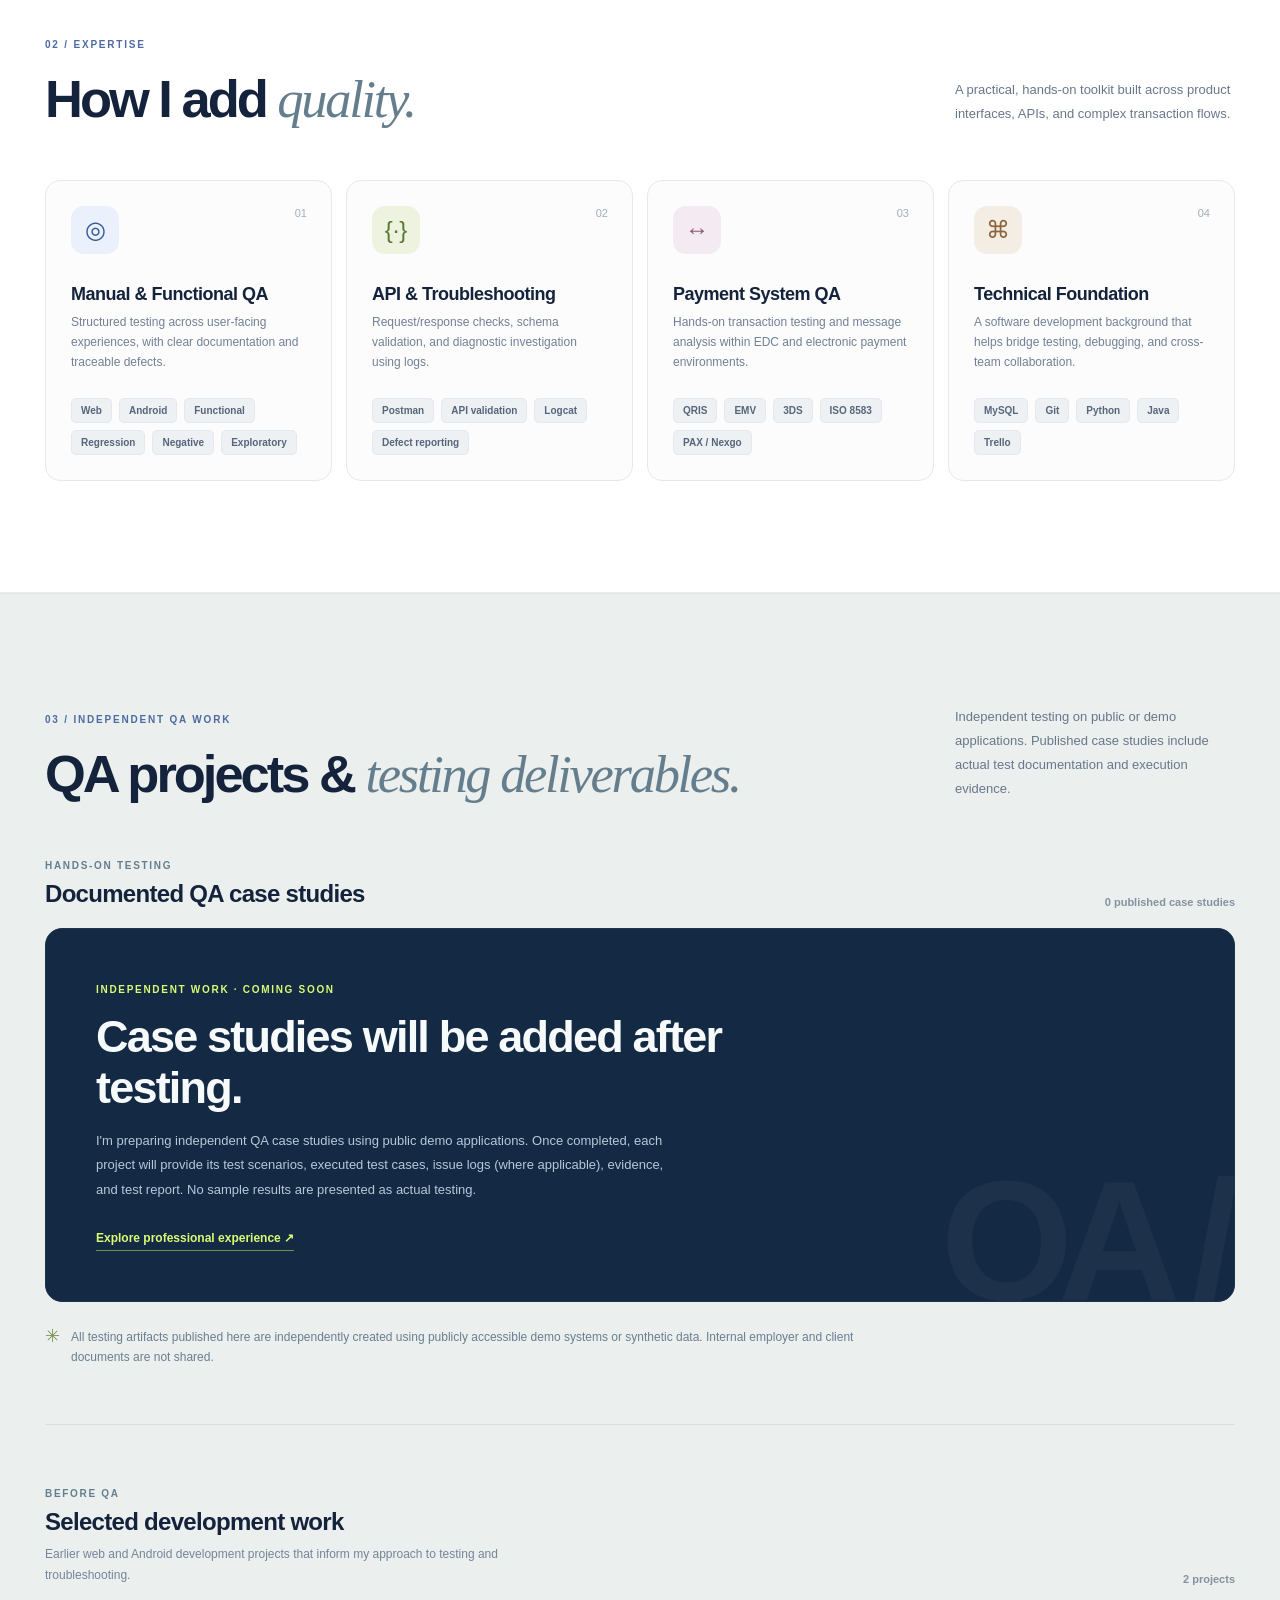
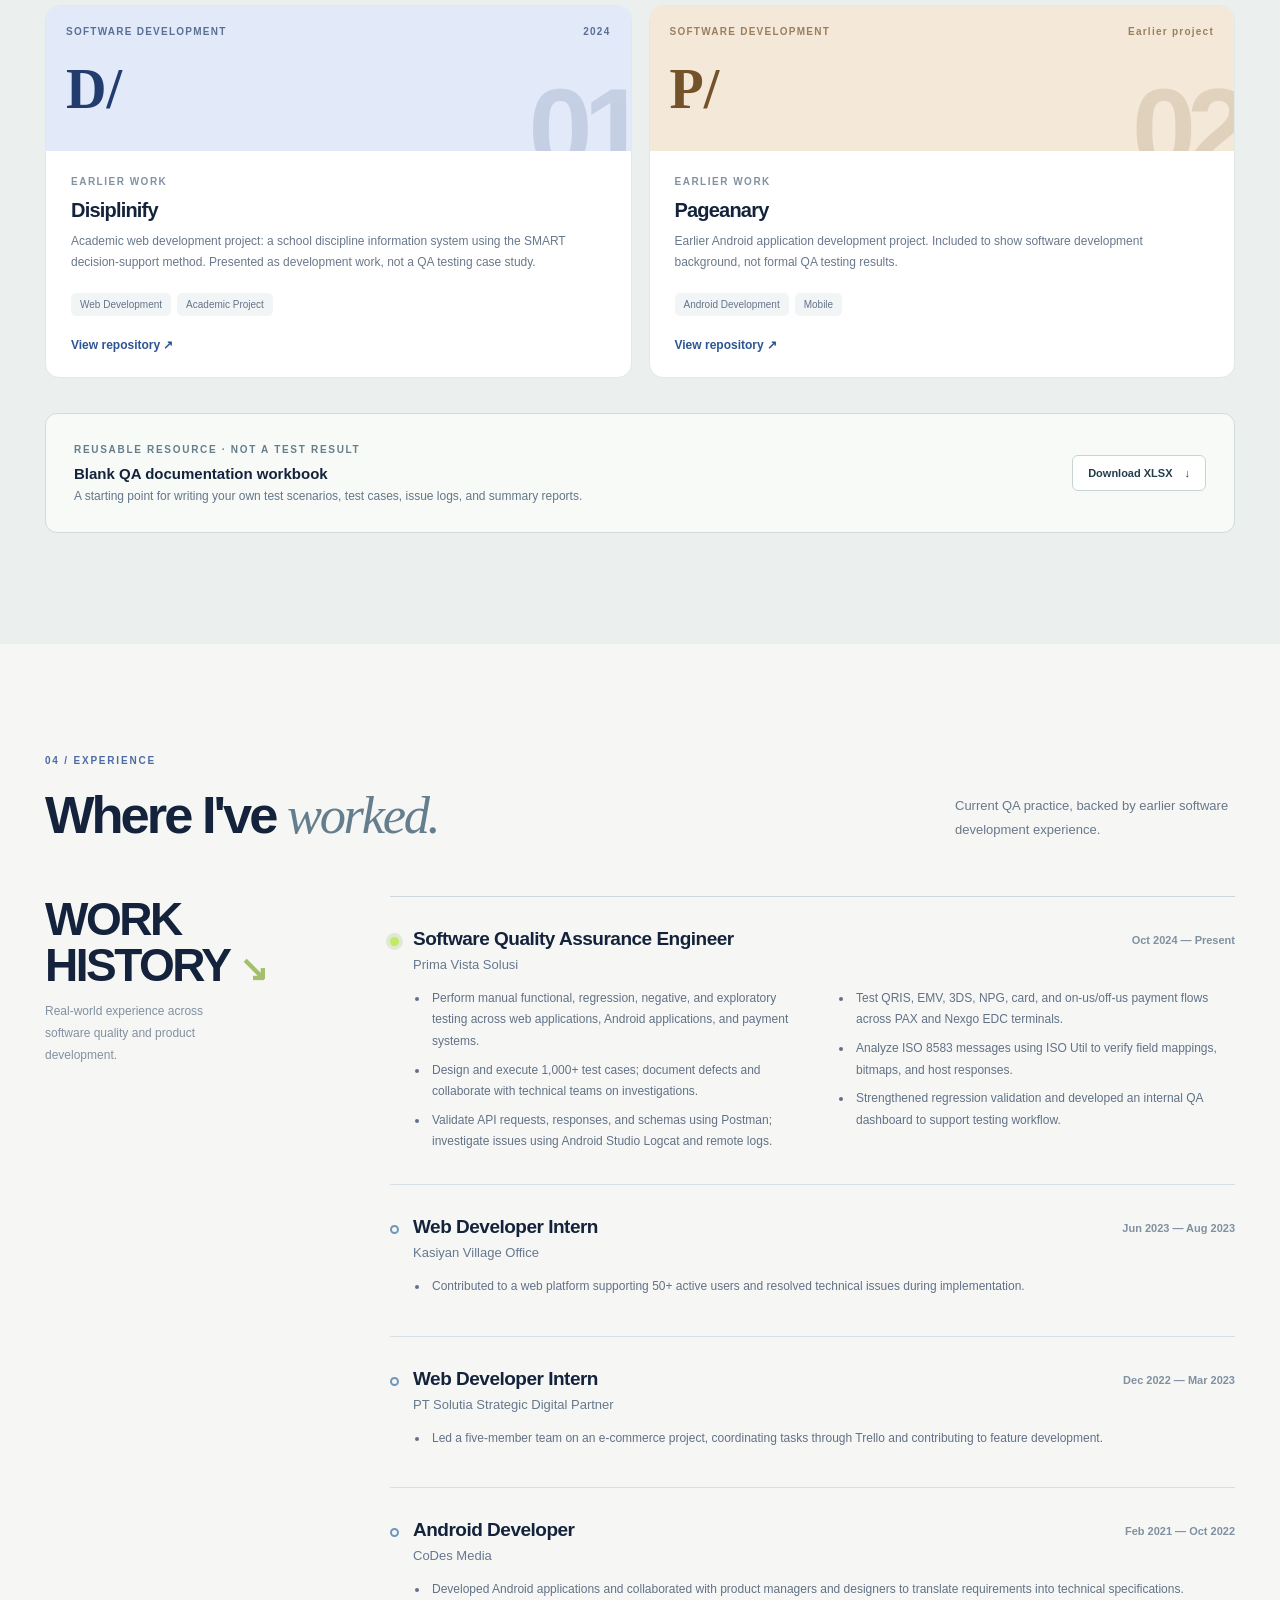
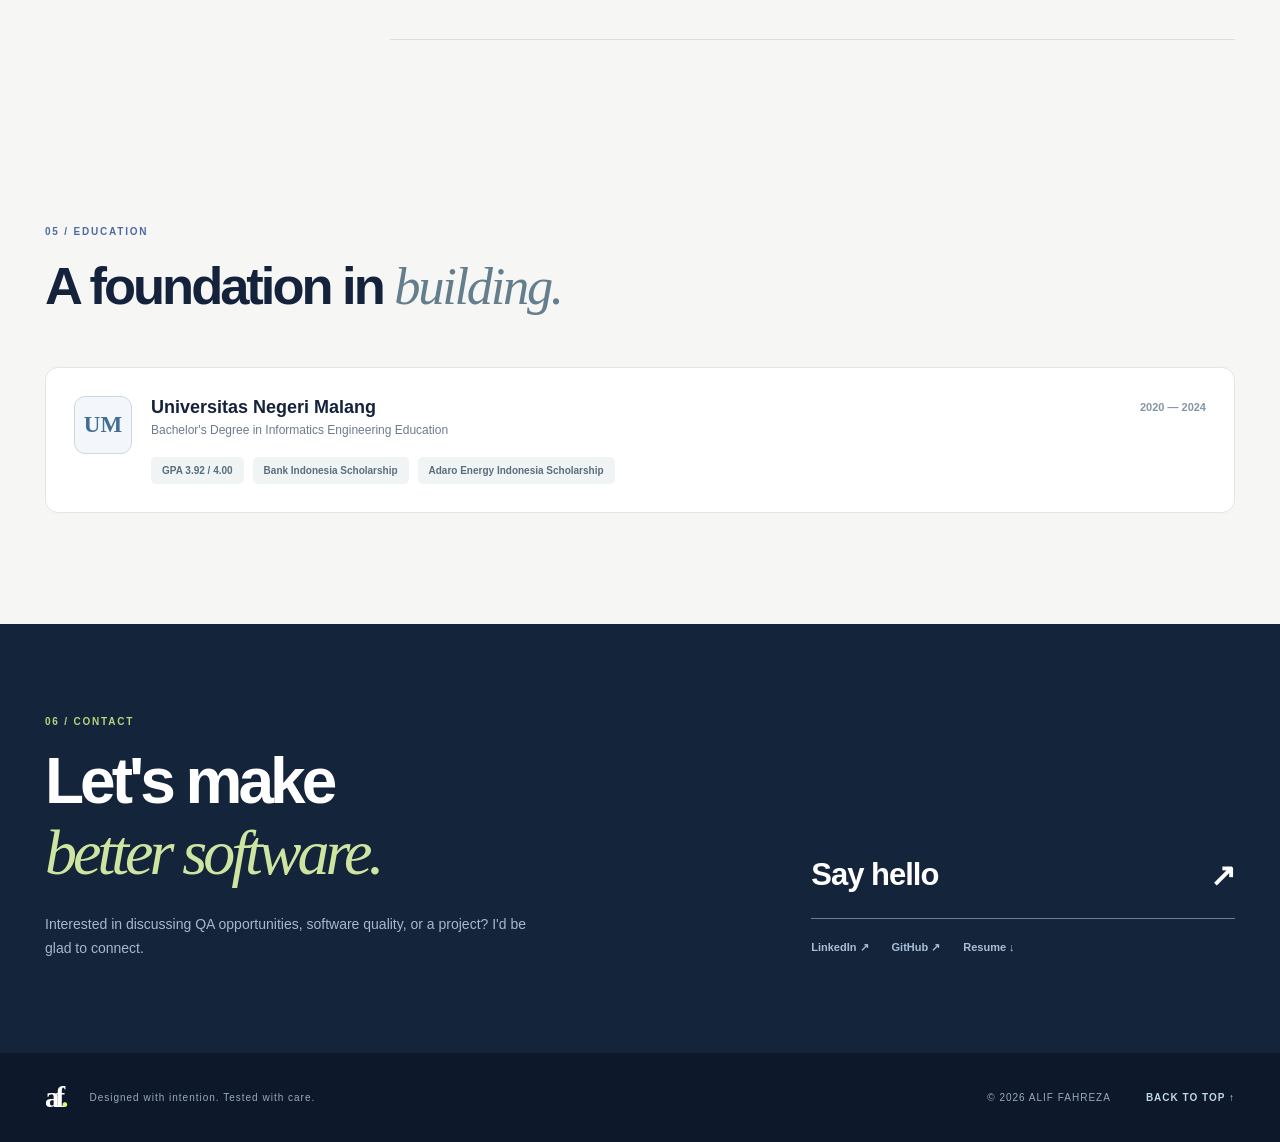
==== commit 13f768d4: "Update QA portfolio with testing deliverables section" ====
--- a/index.html
+++ b/index.html
@@ -1,77 +1,87 @@
-<!doctype html>
+<!DOCTYPE html>
+
 <html lang="en">
 <head>
-  <meta charset="UTF-8" />
-  <meta name="viewport" content="width=device-width, initial-scale=1" />
-  <meta name="theme-color" content="#101b2c" />
-  <meta name="description" content="Portfolio of Muhammad Alif Fahreza Al Rafi, a QA Engineer specializing in manual web and Android testing, API validation, and payment systems." />
-  <meta property="og:type" content="website" />
-  <meta property="og:title" content="Alif Fahreza — QA Engineer" />
-  <meta property="og:description" content="Manual QA for web, Android, and payment systems. Selected experience, testing approach, and projects." />
-  <meta property="og:url" content="https://aliffahreza.github.io/" />
-  <title>Alif Fahreza — QA Engineer</title>
-  <link rel="icon" type="image/svg+xml" href="assets/favicon.svg" />
-  <link rel="stylesheet" href="assets/css/styles.css" />
-  <script src="data/site.js" defer></script>
-  <script src="data/projects.js" defer></script>
-  <script src="assets/js/app.js" defer></script>
+<meta charset="utf-8"/>
+<meta content="width=device-width, initial-scale=1" name="viewport"/>
+<meta content="#101b2c" name="theme-color"/>
+<meta content="Alif Fahreza: Manual QA Engineer with 2+ years of experience in web, Android, API, and payment testing. Independent QA case studies, test artifacts, and software development experience." name="description"/>
+<meta content="website" property="og:type"/>
+<meta content="Alif Fahreza — QA Engineer" property="og:title"/>
+<meta content="QA Engineer portfolio featuring independent QA testing deliverables, web and Android testing, API validation, and experience in payment systems." property="og:description"/>
+<meta content="https://aliffahreza.github.io/" property="og:url"/>
+<title>Alif Fahreza — QA Engineer</title>
+<link href="assets/favicon.svg" rel="icon" type="image/svg+xml"/>
+<link href="assets/css/styles.css" rel="stylesheet"/>
+<script defer="" src="data/site.js"></script>
+<script defer="" src="data/projects.js"></script>
+<script defer="" src="assets/js/app.js"></script>
 </head>
 <body>
-  <a class="skip-link" href="#main">Skip to content</a>
-  <div class="announcement"><span class="ann-dot"></span><span>QUALITY ASSURANCE <span class="ann-slash">/</span> WEB <span class="ann-slash">/</span> ANDROID <span class="ann-slash">/</span> PAYMENTS</span><span class="announcement-right">PORTFOLIO <span id="announcement-year">2026</span></span></div>
-  <header class="site-header" id="top">
-    <nav class="nav container" aria-label="Main navigation">
-      <a class="brand" href="#top" aria-label="Alif Fahreza, back to top"><span class="brand-mark" aria-hidden="true">af<span class="brand-point">.</span></span><span class="brand-name"><span id="brand-name">ALIF FAHREZA</span><small id="brand-role">QA ENGINEER</small></span></a>
-      <button class="mobile-toggle" id="mobile-toggle" type="button" aria-controls="nav-links" aria-expanded="false" aria-label="Open navigation"><span></span><span></span></button>
-      <div class="nav-links" id="nav-links">
-        <a href="#about">About</a><a href="#expertise">Expertise</a><a href="#experience">Experience</a><a href="#projects">Projects</a>
-        <a class="nav-contact" href="#contact">Let's connect <span aria-hidden="true">↗</span></a>
-      </div>
-    </nav>
-  </header>
+<a class="skip-link" href="#main">Skip to content</a>
+<div class="announcement"><span class="ann-dot"></span><span>QUALITY ASSURANCE <span class="ann-slash">/</span> WEB <span class="ann-slash">/</span> ANDROID <span class="ann-slash">/</span> PAYMENTS</span><span class="announcement-right">PORTFOLIO <span id="announcement-year">2026</span></span></div>
+<header class="site-header" id="top">
+<nav aria-label="Main navigation" class="nav container">
+<a aria-label="Alif Fahreza, back to top" class="brand" href="#top"><span aria-hidden="true" class="brand-mark">af<span class="brand-point">.</span></span><span class="brand-name"><span id="brand-name">ALIF FAHREZA</span><small id="brand-role">QA ENGINEER</small></span></a>
+<button aria-controls="nav-links" aria-expanded="false" aria-label="Open navigation" class="mobile-toggle" id="mobile-toggle" type="button"><span></span><span></span></button>
+<div class="nav-links" id="nav-links"><a href="#about">About</a><a href="#expertise">Expertise</a><a href="#projects">QA Projects</a><a href="#experience">Experience</a><a class="nav-contact" href="#contact">Let's connect <span aria-hidden="true">↗</span></a></div>
+</nav>
+</header>
+<main id="main">
+<section aria-labelledby="hero-title" class="hero container">
+<div class="hero-copy">
+<div class="eyebrow"><span class="eyebrow-line"></span> MANUAL QA ENGINEER <span class="eyebrow-spark">✳</span> <span id="hero-location">JAKARTA, INDONESIA</span></div>
+<h1 id="hero-title">Good software <em>starts</em> with the details.</h1>
+<p class="hero-intro" id="hero-intro">I'm Alif, a QA Engineer who tests web, Android, and payment experiences — turning careful investigation into more reliable software.</p>
+<div class="hero-actions"><a class="btn btn-primary" href="#projects">Explore my work <span aria-hidden="true">↗</span></a><a class="btn btn-ghost" download="" href="assets/files/resume/Alif_Fahreza_QA_Engineer_CV.pdf" id="cv-hero">Download CV <span aria-hidden="true">↓</span></a></div>
+<div class="hero-proof"><div><strong><span class="years-number" id="hero-qa-years">2+</span> <span>years</span></strong><small>Professional QA experience</small></div><div class="proof-divider"></div><div><strong>4 <span>areas</span></strong><small>Web · Android · API · Payment</small></div></div>
+</div>
+<div aria-label="Illustrative quality assurance checklist graphic" class="hero-visual">
+<div class="visual-topline"><span><span class="live-dot"></span> MY TESTING APPROACH</span><span>01 — 04</span></div>
+<div class="visual-header"><div><span class="vis-label">QUALITY / WORKFLOW</span><h2>Less guesswork.<br/>More confidence<span class="dot-text">.</span></h2></div><div aria-hidden="true" class="visual-asterisk">✳</div></div>
+<div aria-label="An illustrative four-step testing process" class="checklist">
+<div class="check-row"><span class="check-no">01</span><span aria-hidden="true" class="check-icon">✓</span><span><b>Understand the requirements</b><small>Scope, flows &amp; expected behavior</small></span><span class="check-arrow">↗</span></div>
+<div class="check-row"><span class="check-no">02</span><span aria-hidden="true" class="check-icon">✓</span><span><b>Design meaningful tests</b><small>Positive, negative &amp; edge cases</small></span><span class="check-arrow">↗</span></div>
+<div class="check-row"><span class="check-no">03</span><span aria-hidden="true" class="check-icon">✓</span><span><b>Investigate defects</b><small>Repro steps, logs &amp; evidence</small></span><span class="check-arrow">↗</span></div>
+<div class="check-row"><span class="check-no">04</span><span aria-hidden="true" class="check-icon">✓</span><span><b>Validate the fix</b><small>Retesting &amp; regression coverage</small></span><span class="check-arrow">↗</span></div>
+</div>
+<div class="visual-bottom"><span>AN ILLUSTRATION OF MY WORKFLOW</span><span class="visual-bottom-mark">QA/◈</span></div>
+<span aria-hidden="true" class="visual-floating">CHECK<br/>THE DETAILS ↗</span>
+</div>
+</section>
+<div aria-label="Areas of expertise" class="marquee-band"><div aria-hidden="true" class="marquee-content">MANUAL TESTING <span>✳</span> API VALIDATION <span>✳</span> REGRESSION TESTING <span>✳</span> DEFECT INVESTIGATION <span>✳</span> WEB &amp; ANDROID <span>✳</span> MANUAL TESTING <span>✳</span> API VALIDATION <span>✳</span></div></div>
+<section aria-labelledby="about-title" class="section about-section container" id="about">
+<div class="section-heading"><span class="section-index">01 / ABOUT</span><h2 id="about-title">The person behind <span class="subtle-italic">the process.</span></h2></div>
+<div class="about-grid"><div class="about-statement"><p>I care about more than finding bugs. I want to understand <span>why things break</span> — and help teams ship with clarity.</p><div class="about-signature"><span id="about-signature-name">ALIF FAHREZA</span> <span>✳</span></div></div><div class="about-copy"><p id="about-p1">I'm a QA Engineer with 2+ years of experience in manual testing across web applications, Android applications, APIs, and electronic payment systems.</p><p id="about-p2">My previous experience developing web and Android applications gives me a technical perspective when analyzing application behavior, investigating issues, and collaborating with developers.</p><div class="about-details"><div><span>BASED IN</span><strong id="about-location">Jakarta, Indonesia</strong></div><div><span>BACKGROUND</span><strong>QA + Software Development</strong></div></div></div></div>
+</section>
+<section aria-labelledby="expertise-title" class="section expertise-section" id="expertise"><div class="container"><div class="section-heading heading-with-sub"><div><span class="section-index">02 / EXPERTISE</span><h2 id="expertise-title">How I add <span class="subtle-italic">quality.</span></h2></div><p>A practical, hands-on toolkit built across product interfaces, APIs, and complex transaction flows.</p></div><div class="expertise-grid" id="expertise-grid"></div></div></section>
+<section aria-labelledby="projects-title" class="section projects-section" id="projects">
+<div class="container">
+<div class="section-heading heading-with-sub">
+<div><span class="section-index">03 / INDEPENDENT QA WORK</span><h2 id="projects-title">QA projects &amp; <span class="subtle-italic">testing deliverables.</span></h2></div>
+<p>Independent testing on public or demo applications. Published case studies include actual test documentation and execution evidence.</p>
+</div>
+<div class="qa-projects-heading">
+<div><span class="overline">HANDS-ON TESTING</span><h3>Documented QA case studies</h3></div>
+<span aria-live="polite" class="project-count" id="qa-projects-count"></span>
+</div>
+<div aria-live="polite" class="qa-projects-grid" id="qa-projects-grid"></div>
+<div class="project-disclaimer"><span class="project-disclaimer-icon">✳</span><p>All testing artifacts published here are independently created using publicly accessible demo systems or synthetic data. Internal employer and client documents are not shared.</p></div>
+<div class="portfolio-subsection" id="development">
+<div class="portfolio-subsection-head"><div><span class="overline">BEFORE QA</span><h3>Selected development work</h3><p>Earlier web and Android development projects that inform my approach to testing and troubleshooting.</p></div><span aria-live="polite" class="project-count" id="development-count"></span></div>
+<div class="projects-grid" id="development-grid"></div>
+</div>
+<div class="template-strip">
+<div><span class="template-kicker">REUSABLE RESOURCE · NOT A TEST RESULT</span><strong>Blank QA documentation workbook</strong><p>A starting point for writing your own test scenarios, test cases, issue logs, and summary reports.</p></div>
+<a class="template-download" download="" href="assets/files/templates/QA_Test_Documentation_Template.xlsx">Download XLSX <span aria-hidden="true">↓</span></a>
+</div>
+</div>
+</section><section aria-labelledby="experience-title" class="section experience-section container" id="experience"><div class="section-heading heading-with-sub"><div><span class="section-index">04 / EXPERIENCE</span><h2 id="experience-title">Where I've <span class="subtle-italic">worked.</span></h2></div><p>Current QA practice, backed by earlier software development experience.</p></div><div class="experience-layout"><div class="experience-label"><div class="experience-label-marker">WORK<br/>HISTORY <span>↘</span></div><p>Real-world experience across software quality and product development.</p></div><div class="experience-list" id="experience-list"></div></div></section>
 
-  <main id="main">
-    <section class="hero container" aria-labelledby="hero-title">
-      <div class="hero-copy">
-        <div class="eyebrow"><span class="eyebrow-line"></span> MANUAL QA ENGINEER <span class="eyebrow-spark">✳</span> <span id="hero-location">JAKARTA, INDONESIA</span></div>
-        <h1 id="hero-title">Good software <em>starts</em> with the details.</h1>
-        <p class="hero-intro" id="hero-intro">I'm Alif, a QA Engineer who tests web, Android, and payment experiences — turning careful investigation into more reliable software.</p>
-        <div class="hero-actions"><a class="btn btn-primary" href="#projects">Explore my work <span aria-hidden="true">↗</span></a><a class="btn btn-ghost" id="cv-hero" href="assets/files/resume/Alif_Fahreza_QA_Engineer_CV.docx" download>Download CV <span aria-hidden="true">↓</span></a></div>
-        <div class="hero-proof"><div><strong><span id="hero-qa-years" class="years-number">2+</span> <span>years</span></strong><small>Professional QA experience</small></div><div class="proof-divider"></div><div><strong>3 <span>areas</span></strong><small>Web · Android · Payments</small></div></div>
-      </div>
-      <div class="hero-visual" aria-label="Illustrative quality assurance checklist graphic">
-        <div class="visual-topline"><span><span class="live-dot"></span> MY TESTING APPROACH</span><span>01 — 04</span></div>
-        <div class="visual-header"><div><span class="vis-label">QUALITY / WORKFLOW</span><h2>Less guesswork.<br />More confidence<span class="dot-text">.</span></h2></div><div class="visual-asterisk" aria-hidden="true">✳</div></div>
-        <div class="checklist" aria-label="An illustrative four-step testing process">
-          <div class="check-row"><span class="check-no">01</span><span class="check-icon" aria-hidden="true">✓</span><span><b>Understand the requirements</b><small>Scope, flows & expected behavior</small></span><span class="check-arrow">↗</span></div>
-          <div class="check-row"><span class="check-no">02</span><span class="check-icon" aria-hidden="true">✓</span><span><b>Design meaningful tests</b><small>Positive, negative & edge cases</small></span><span class="check-arrow">↗</span></div>
-          <div class="check-row"><span class="check-no">03</span><span class="check-icon" aria-hidden="true">✓</span><span><b>Investigate defects</b><small>Repro steps, logs & evidence</small></span><span class="check-arrow">↗</span></div>
-          <div class="check-row"><span class="check-no">04</span><span class="check-icon" aria-hidden="true">✓</span><span><b>Validate the fix</b><small>Retesting & regression coverage</small></span><span class="check-arrow">↗</span></div>
-        </div>
-        <div class="visual-bottom"><span>AN ILLUSTRATION OF MY WORKFLOW</span><span class="visual-bottom-mark">QA/◈</span></div>
-        <span class="visual-floating" aria-hidden="true">CHECK<br/>THE DETAILS ↗</span>
-      </div>
-    </section>
 
-    <div class="marquee-band" aria-label="Areas of expertise"><div class="marquee-content" aria-hidden="true">MANUAL TESTING <span>✳</span> API VALIDATION <span>✳</span> REGRESSION TESTING <span>✳</span> DEFECT INVESTIGATION <span>✳</span> WEB & ANDROID <span>✳</span> MANUAL TESTING <span>✳</span> API VALIDATION <span>✳</span></div></div>
-
-    <section class="section about-section container" id="about" aria-labelledby="about-title">
-      <div class="section-heading"><span class="section-index">01 / ABOUT</span><h2 id="about-title">The person behind <span class="subtle-italic">the process.</span></h2></div>
-      <div class="about-grid"><div class="about-statement"><p>I care about more than finding bugs. I want to understand <span>why things break</span> — and help teams ship with clarity.</p><div class="about-signature"><span id="about-signature-name">ALIF FAHREZA</span> <span>✳</span></div></div><div class="about-copy"><p id="about-p1">I'm a QA Engineer with 2+ years of experience in manual testing across web applications, Android applications, APIs, and electronic payment systems.</p><p id="about-p2">My previous experience developing web and Android applications gives me a technical perspective when analyzing application behavior, investigating issues, and collaborating with developers.</p><div class="about-details"><div><span>BASED IN</span><strong id="about-location">Jakarta, Indonesia</strong></div><div><span>BACKGROUND</span><strong>QA + Software Development</strong></div></div></div></div>
-    </section>
-
-    <section class="section expertise-section" id="expertise" aria-labelledby="expertise-title"><div class="container"><div class="section-heading heading-with-sub"><div><span class="section-index">02 / EXPERTISE</span><h2 id="expertise-title">How I add <span class="subtle-italic">quality.</span></h2></div><p>A practical, hands-on toolkit built across product interfaces, APIs, and complex transaction flows.</p></div><div class="expertise-grid" id="expertise-grid"></div></div></section>
-
-    <section class="section experience-section container" id="experience" aria-labelledby="experience-title"><div class="section-heading heading-with-sub"><div><span class="section-index">03 / EXPERIENCE</span><h2 id="experience-title">Where I've <span class="subtle-italic">worked.</span></h2></div><p>Current QA practice, backed by earlier software development experience.</p></div><div class="experience-layout"><div class="experience-label"><div class="experience-label-marker">WORK<br/>HISTORY <span>↘</span></div><p>Real-world experience across software quality and product development.</p></div><div class="experience-list" id="experience-list"></div></div></section>
-
-    <section class="section projects-section" id="projects" aria-labelledby="projects-title"><div class="container"><div class="section-heading heading-with-sub"><div><span class="section-index">04 / SELECTED WORK</span><h2 id="projects-title">Proof of <span class="subtle-italic">practice.</span></h2></div><p>Selected public development work and a growing collection of independent QA case studies.</p></div><div class="projects-toolbar"><div class="filter-group" id="project-filters" aria-label="Filter projects"><button type="button" class="filter active" data-filter="All" aria-pressed="true">All work</button><button type="button" class="filter" data-filter="QA" aria-pressed="false">QA case studies</button><button type="button" class="filter" data-filter="Development" aria-pressed="false">Development</button><button type="button" class="filter" data-filter="Resource" aria-pressed="false">Resources</button></div><span id="projects-count" class="project-count" aria-live="polite"></span></div><div class="projects-grid" id="projects-grid"></div><div class="projects-note"><div><span class="note-icon">✳</span><div><strong>Building the QA case study library</strong><p>Independent test scenarios, test cases, API checks, and reports will appear here as they are completed. No confidential client material is published.</p></div></div><a href="#resources" class="text-link">See documentation templates <span aria-hidden="true">↗</span></a></div></div></section>
-
-    <section class="section resource-section container" id="resources" aria-labelledby="resources-title"><div class="resources-card"><div class="resources-text"><span class="section-index">05 / RESOURCES</span><h2 id="resources-title">A clear record of <span class="subtle-italic">what was tested.</span></h2><p>Well-written test documentation is part of quality. This reusable, blank workbook helps structure scenarios, test cases, bug reports, and test summaries for future public practice projects.</p><div class="resource-foot"><span><span class="resource-dot"></span> BLANK TEMPLATE · NOT CLIENT DATA</span><a class="btn btn-dark" href="assets/files/templates/QA_Test_Documentation_Template.xlsx" download>Download QA template <span aria-hidden="true">↓</span></a></div></div><div class="resource-sheet" aria-hidden="true"><div class="sheet-top"><span></span><span></span><span></span><b>TEST DOCUMENTATION</b></div><div class="sheet-row sheet-head"><span>ID</span><span>TEST SCENARIO</span><span>STATUS</span></div><div class="sheet-row"><span>TC_001</span><span>Login with valid data</span><span class="status-pass">—</span></div><div class="sheet-row"><span>TC_002</span><span>Required field validation</span><span class="status-pass">—</span></div><div class="sheet-row"><span>TC_003</span><span>Session behavior</span><span class="status-pass">—</span></div><div class="sheet-fade"><span></span><span></span><span></span></div></div></div></section>
-
-    <section class="section education-section container" id="education" aria-labelledby="education-title"><div class="section-heading"><span class="section-index">06 / EDUCATION</span><h2 id="education-title">A foundation in <span class="subtle-italic">building.</span></h2></div><div class="education-card"><div class="edu-icon">UM</div><div class="edu-main"><h3>Universitas Negeri Malang</h3><p>Bachelor's Degree in Informatics Engineering Education</p><div class="edu-awards"><span>GPA 3.92 / 4.00</span><span>Bank Indonesia Scholarship</span><span>Adaro Energy Indonesia Scholarship</span></div></div><span class="edu-date">2020 — 2024</span></div></section>
-
-    <section class="contact-section" id="contact" aria-labelledby="contact-title"><div class="container contact-layout"><div><span class="section-index section-index-light">07 / CONTACT</span><h2 id="contact-title">Let's make <span>better software.</span></h2><p>Interested in discussing QA opportunities, software quality, or a project? I'd be glad to connect.</p></div><div class="contact-action"><a class="contact-email" id="contact-email" href="mailto:muhammadaliffahrezaalrafi@gmail.com">Say hello <span aria-hidden="true">↗</span></a><div class="contact-social"><a id="contact-linkedin" href="https://linkedin.com/in/aliffahreza" target="_blank" rel="noopener noreferrer">LinkedIn ↗</a><a id="contact-github" href="https://github.com/AlifFahreza" target="_blank" rel="noopener noreferrer">GitHub ↗</a><a id="contact-cv" href="assets/files/resume/Alif_Fahreza_QA_Engineer_CV.docx" download>Resume ↓</a></div></div></div></section>
-  </main>
-  <footer class="site-footer"><div class="container footer-inner"><a href="#top" class="footer-brand">af<span>.</span></a><p>Designed with intention. Tested with care.</p><span>© <span id="footer-year">2026</span> <span id="footer-name">ALIF FAHREZA</span></span><a class="back-top" href="#top">BACK TO TOP ↑</a></div></footer>
+<section aria-labelledby="education-title" class="section education-section container" id="education"><div class="section-heading"><span class="section-index">05 / EDUCATION</span><h2 id="education-title">A foundation in <span class="subtle-italic">building.</span></h2></div><div class="education-card"><div class="edu-icon">UM</div><div class="edu-main"><h3>Universitas Negeri Malang</h3><p>Bachelor's Degree in Informatics Engineering Education</p><div class="edu-awards"><span>GPA 3.92 / 4.00</span><span>Bank Indonesia Scholarship</span><span>Adaro Energy Indonesia Scholarship</span></div></div><span class="edu-date">2020 — 2024</span></div></section>
+<section aria-labelledby="contact-title" class="contact-section" id="contact"><div class="container contact-layout"><div><span class="section-index section-index-light">06 / CONTACT</span><h2 id="contact-title">Let's make <span>better software.</span></h2><p>Interested in discussing QA opportunities, software quality, or a project? I'd be glad to connect.</p></div><div class="contact-action"><a class="contact-email" href="mailto:muhammadaliffahrezaalrafi@gmail.com" id="contact-email">Say hello <span aria-hidden="true">↗</span></a><div class="contact-social"><a href="https://linkedin.com/in/aliffahreza" id="contact-linkedin" rel="noopener noreferrer" target="_blank">LinkedIn ↗</a><a href="https://github.com/AlifFahreza" id="contact-github" rel="noopener noreferrer" target="_blank">GitHub ↗</a><a download="" href="assets/files/resume/Alif_Fahreza_QA_Engineer_CV.pdf" id="contact-cv">Resume ↓</a></div></div></div></section>
+</main>
+<footer class="site-footer"><div class="container footer-inner"><a class="footer-brand" href="#top">af<span>.</span></a><p>Designed with intention. Tested with care.</p><span>© <span id="footer-year">2026</span> <span id="footer-name">ALIF FAHREZA</span></span><a class="back-top" href="#top">BACK TO TOP ↑</a></div></footer>
 </body>
 </html>
--- a/assets/css/styles.css
+++ b/assets/css/styles.css
@@ -4,3 +4,42 @@
 @media(max-width:560px){.container{width:calc(100% - 38px)}.announcement{font-size:8px;letter-spacing:.85px}.ann-slash{margin:0 3px}.brand-mark{font-size:39px}.brand-name{font-size:10px}.hero{padding-top:47px;padding-bottom:65px}.eyebrow{font-size:8px;gap:8px;letter-spacing:1.15px}.hero h1{font-size:clamp(48px,12.1vw,66px);letter-spacing:-3.4px;margin:22px 0}.hero-intro{font-size:14px}.hero-proof{margin-top:38px;gap:17px}.hero-proof strong{font-size:23px}.hero-proof small{font-size:10px}.hero-visual{width:calc(100% - 20px);padding:20px 16px 14px;min-height:420px}.hero-visual:before{right:-8px;bottom:-8px}.visual-header{margin:28px 0 19px}.visual-header h2{font-size:29px}.visual-asterisk{font-size:39px}.check-row{padding:12px 9px;gap:7px;grid-template-columns:15px 21px 1fr 9px}.check-row b{font-size:11px}.check-row small{font-size:9px}.visual-floating{right:-9px;bottom:47px;font-size:9px;padding:12px}.visual-bottom{font-size:7px}.section{padding:73px 0}.section-heading{margin-bottom:33px}.section-heading h2,.resources-card h2{font-size:clamp(36px,9vw,48px);letter-spacing:-2px}.about-grid{grid-template-columns:1fr}.about-statement>p{font-size:29px}.about-copy{font-size:14px}.expertise-grid{grid-template-columns:1fr;gap:11px}.expertise-card{min-height:0;padding:23px}.expertise-card h3{margin-top:17px}.skill-chips{padding-top:18px}.job{grid-template-columns:1fr;gap:8px}.job-date{margin-left:24px;margin-top:0}.job-bullets{margin-top:5px}.job.primary .job-bullets{columns:1}.projects-grid{grid-template-columns:1fr}.projects-toolbar{align-items:flex-start;flex-direction:column}.filter{padding:9px 12px}.projects-note{align-items:flex-start;flex-direction:column}.resources-card{grid-template-columns:1fr;padding:35px 25px 0;gap:0}.resource-sheet{width:85%;margin:0 auto;transform:rotate(-3deg) translateY(32px)}.resource-foot{margin-bottom:20px}.education-card{flex-wrap:wrap}.edu-date{width:100%;margin-left:78px}.contact-section{padding:70px 0}.contact-section h2{font-size:52px;letter-spacing:-2.9px}.contact-email{font-size:25px}.footer-inner{gap:12px}.footer-inner p{flex:1 0 calc(100% - 55px)}.footer-inner span:not(.footer-brand span){margin-left:0}.back-top{margin-left:auto}}
 @media(prefers-reduced-motion:reduce){*,*:before,*:after{scroll-behavior:auto!important;animation-duration:.01ms!important;transition-duration:.01ms!important}}
 @media print{.announcement,.site-header,.marquee-band,.hero-visual,.btn,.filter-group,.contact-section,.site-footer,.resource-sheet{display:none!important}.hero,.section{padding:20px 0}.container{width:95%}.hero{display:block}.about-grid,.experience-layout,.projects-grid,.expertise-grid{display:block}.expertise-card,.project-card,.job{break-inside:avoid;margin:0 0 12px}.job.primary .job-bullets{columns:1}body{background:white}}
+
+
+/* === V2: evidence-first QA case studies and separate development work === */
+.qa-projects-heading,.portfolio-subsection-head{display:flex;align-items:end;justify-content:space-between;gap:20px;margin-bottom:20px}
+.qa-projects-heading h3,.portfolio-subsection-head h3{margin:7px 0 0;font-size:24px;letter-spacing:-.7px}
+.overline,.template-kicker{font-size:10px;letter-spacing:1.7px;font-weight:800;color:#657e8d}
+.qa-projects-grid{display:grid;grid-template-columns:repeat(2,minmax(0,1fr));gap:18px}
+.qa-case-card{padding:29px;border-radius:14px;background:#fff;border:1px solid #d9e3e3;display:flex;flex-direction:column;min-width:0;box-shadow:0 8px 24px #22344a07}
+.qa-case-topper{display:flex;justify-content:space-between;align-items:center;gap:16px;border-bottom:1px solid #e8eeee;padding-bottom:17px;margin-bottom:19px}
+.qa-case-index,.qa-case-year{font-size:10px;letter-spacing:1.1px;font-weight:800;color:#6d8294}
+.qa-case-card h3{font-size:25px;line-height:1.2;letter-spacing:-.8px;margin:0}
+.qa-case-desc{color:#66798d;font-size:13px;line-height:1.8;margin:13px 0 18px}
+.qa-case-details{display:grid;gap:11px;border-top:1px solid #e6eded;padding-top:20px;margin:22px 0 20px}
+.qa-detail{display:grid;grid-template-columns:88px 1fr;gap:12px;font-size:12px;line-height:1.55}
+.qa-detail dt{text-transform:uppercase;color:#7d92a2;font-size:10px;letter-spacing:.8px;font-weight:800}.qa-detail dd{margin:0;color:#293b52}
+.qa-case-docs{border-top:1px solid #e3eaea;margin-top:auto;padding-top:19px}
+.qa-case-docs-label{font-size:10px;letter-spacing:1.4px;font-weight:800;color:#708399}
+.qa-artifacts{display:flex;flex-wrap:wrap;gap:8px;margin-top:12px}
+.artifact-link{display:inline-flex;align-items:center;font-size:11px;line-height:1.4;font-weight:750;color:#24465e;background:#f0f5f4;padding:10px 12px;border:1px solid #d9e7e4;border-radius:7px;transition:background .2s}
+.artifact-link:hover{background:#dbf1db}.qa-no-artifacts{font-size:12px;color:#74889b;margin:0}
+.qa-empty{grid-column:1/-1;position:relative;display:flex;align-items:center;min-height:300px;overflow:hidden;background:#142943;color:#f7fafb;border-radius:17px;padding:50px;border:1px solid #1b354c}
+.qa-empty-content{max-width:630px;position:relative;z-index:1}.qa-empty .overline{color:#d9fc73}
+.qa-empty h3{font-size:clamp(29px,3.6vw,45px);letter-spacing:-1.8px;line-height:1.14;margin:14px 0 15px}
+.qa-empty p{color:#b7c8d9;font-size:13px;line-height:1.9;max-width:580px}
+.qa-empty-link{display:inline-flex;align-items:center;color:#d9fc73;font-size:12px;font-weight:800;margin-top:15px;border-bottom:1px solid #6b9346;padding-bottom:5px}
+.qa-empty-mark{font-size:170px;font-weight:850;line-height:1;letter-spacing:-15px;color:#ffffff0a;position:absolute;right:10px;bottom:-25px;pointer-events:none}
+.project-disclaimer{display:flex;align-items:start;gap:11px;margin:23px 0 0;color:#6a7e90}
+.project-disclaimer-icon{color:#799553;font-size:18px}.project-disclaimer p{font-size:12px;line-height:1.7;max-width:820px;margin:2px 0}
+.portfolio-subsection{padding-top:58px;margin-top:55px;border-top:1px solid #d6e0e0}
+.portfolio-subsection-head p{font-size:12px;line-height:1.7;margin:8px 0 0;color:#748599;max-width:510px}
+.projects-grid{grid-template-columns:repeat(2,minmax(0,1fr))}
+.project-card{min-height:360px}.project-art{height:145px}
+.template-strip{margin-top:35px;border-radius:12px;border:1px solid #d3ddd8;background:#f7faf6;padding:25px 28px;display:flex;justify-content:space-between;align-items:center;gap:25px}
+.template-strip strong{display:block;margin:8px 0 5px;font-size:15px}.template-strip p{margin:0;font-size:12px;line-height:1.65;color:#64768a;max-width:620px}
+.template-download{display:inline-flex;flex-shrink:0;gap:12px;align-items:center;border-radius:6px;border:1px solid #c6d5d2;background:#fff;padding:11px 15px;font-size:11px;font-weight:800;color:#233d4b}
+.template-download:hover{background:#eef7e6}
+@media(max-width:820px){.qa-projects-grid,.projects-grid{grid-template-columns:1fr}.portfolio-subsection-head{align-items:start}.template-strip{align-items:flex-start;flex-direction:column}}
+@media(max-width:570px){.qa-empty{padding:30px 23px;min-height:310px}.qa-empty-mark{font-size:110px;right:0;bottom:0}.qa-case-card{padding:23px}.qa-detail{grid-template-columns:1fr;gap:3px}.qa-projects-heading,.portfolio-subsection-head{flex-direction:column;align-items:flex-start}.template-strip{padding:22px}.portfolio-subsection{margin-top:38px;padding-top:35px}}
+@media print{.qa-empty{background:#fff;color:#142943}.qa-empty p{color:#485e76}.qa-projects-grid,.projects-grid{display:block}.qa-case-card{break-inside:avoid;margin-bottom:12px}}
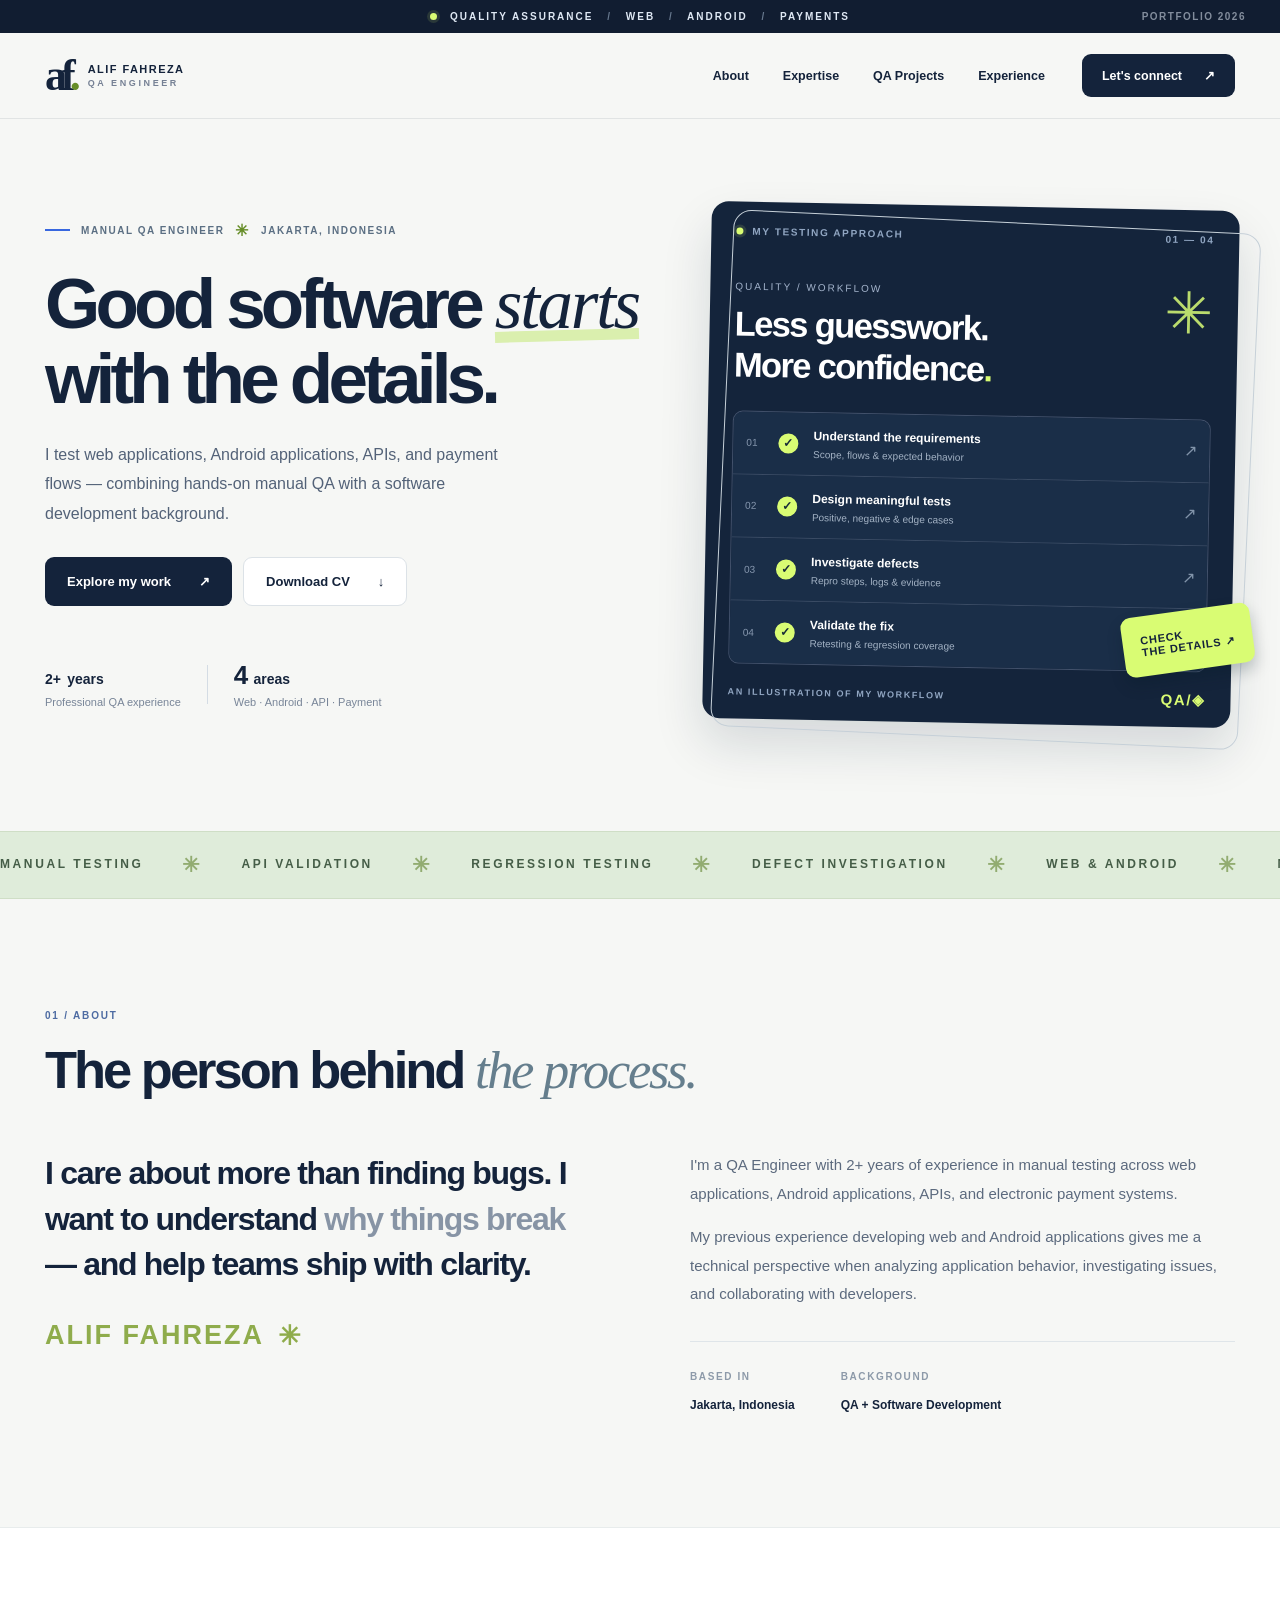
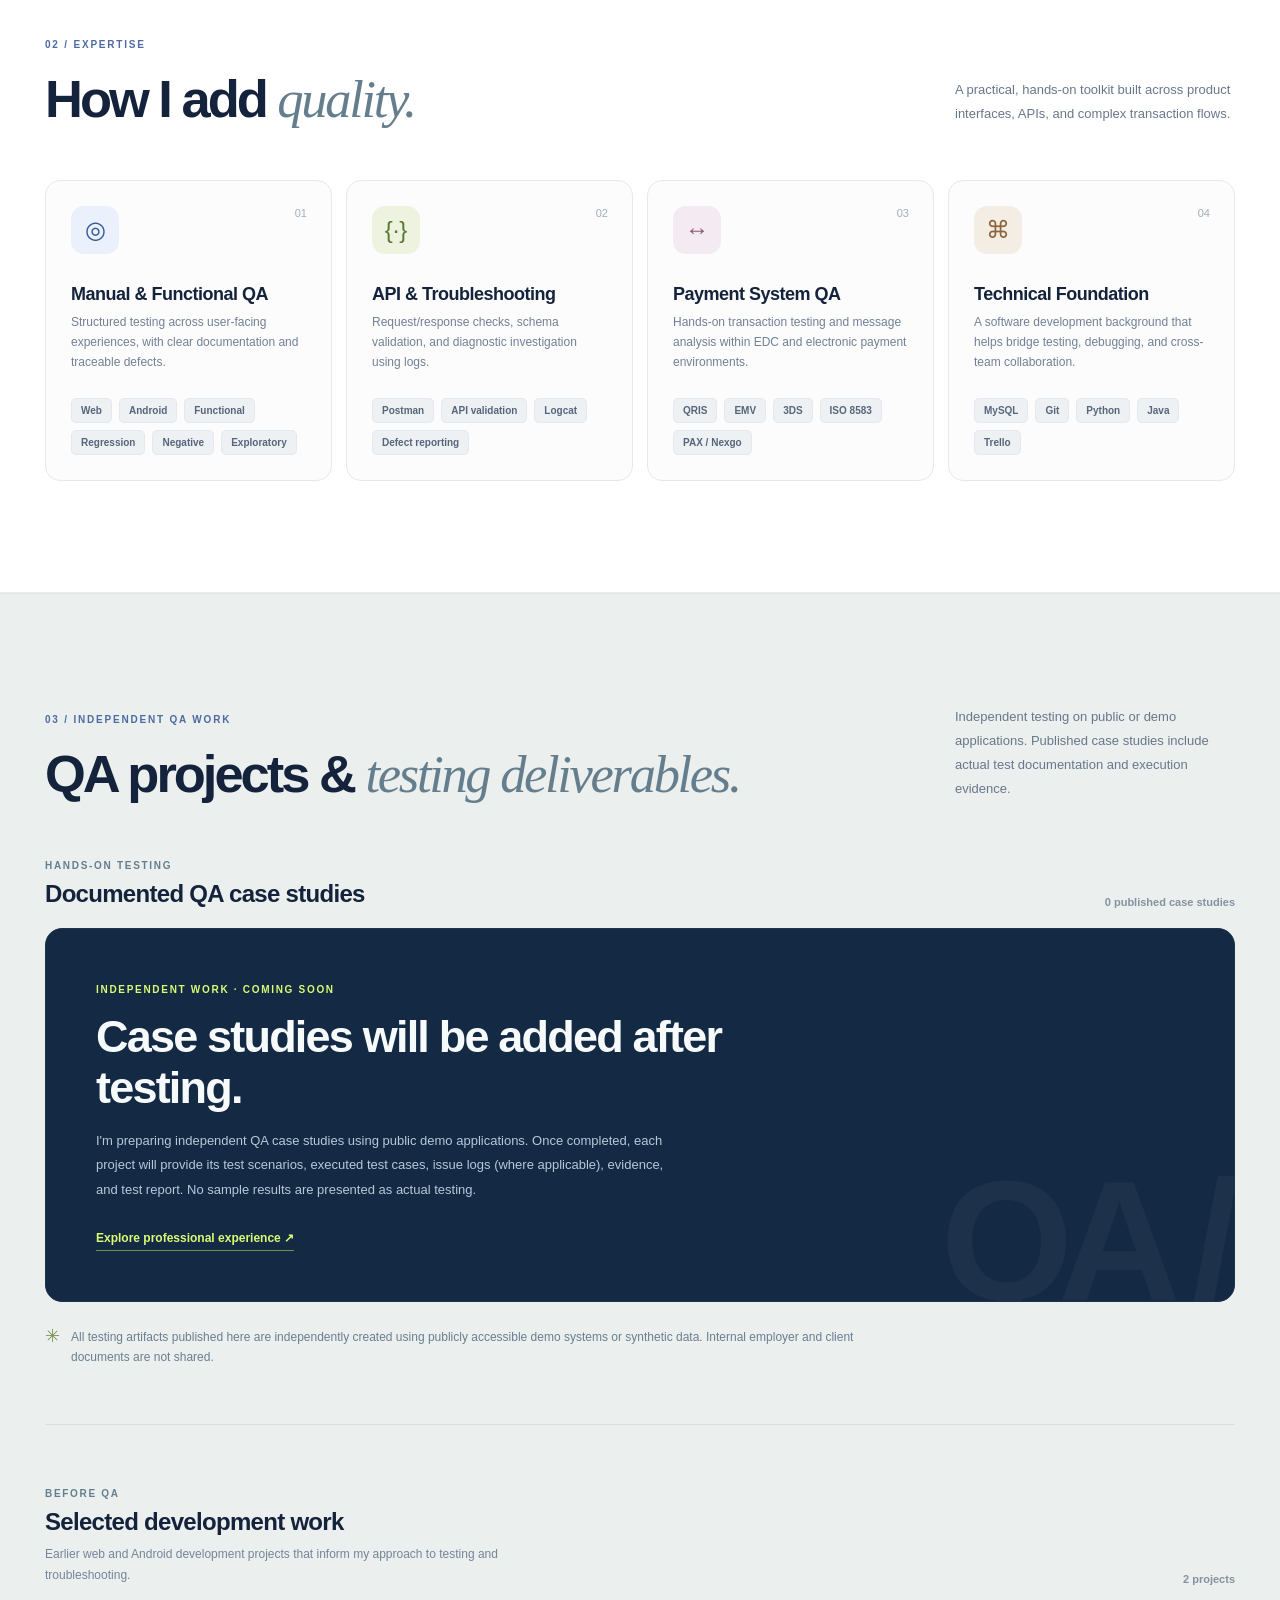
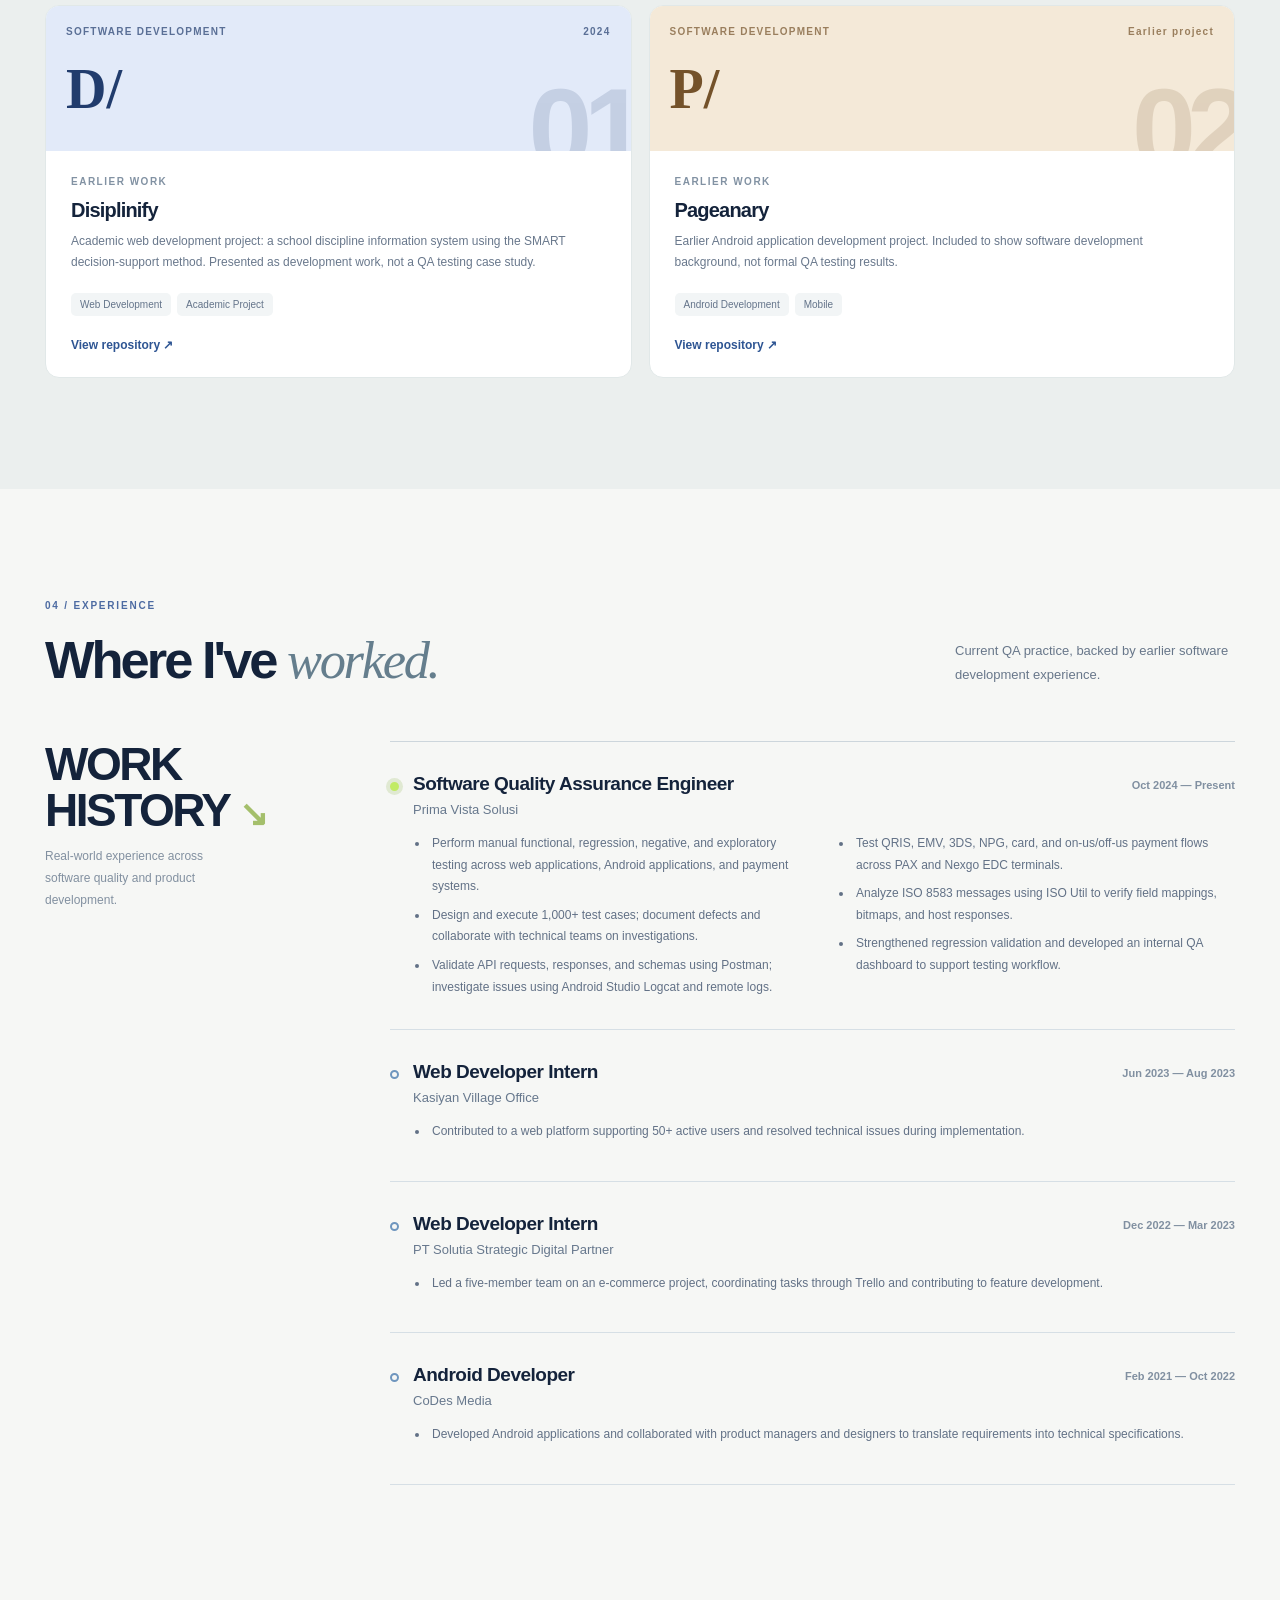
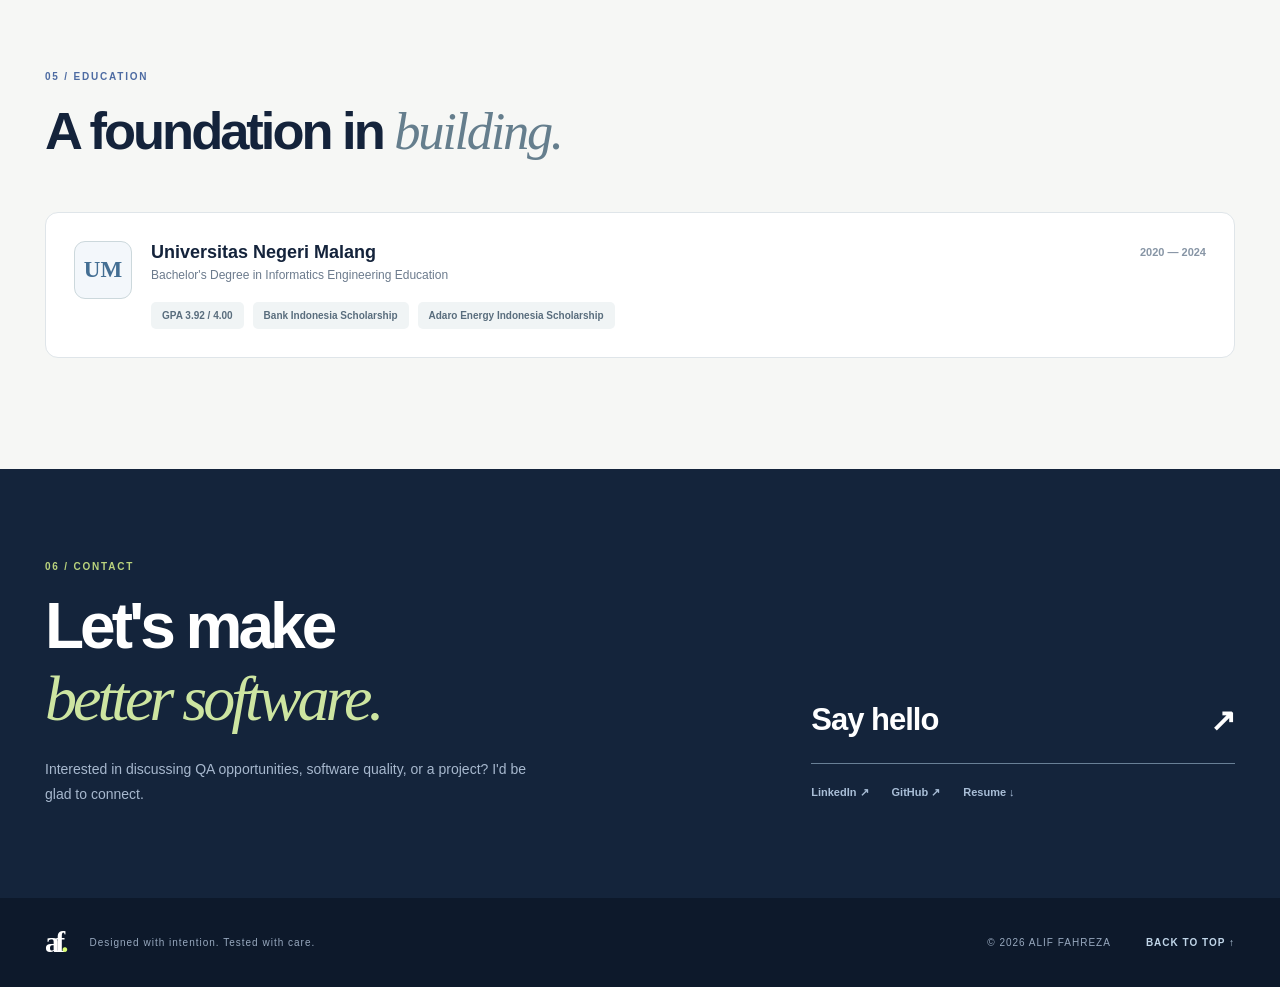
==== commit c2bc5bcd: "Remove generic QA template section" ====
--- a/index.html
+++ b/index.html
@@ -71,10 +71,6 @@
 <div class="portfolio-subsection-head"><div><span class="overline">BEFORE QA</span><h3>Selected development work</h3><p>Earlier web and Android development projects that inform my approach to testing and troubleshooting.</p></div><span aria-live="polite" class="project-count" id="development-count"></span></div>
 <div class="projects-grid" id="development-grid"></div>
 </div>
-<div class="template-strip">
-<div><span class="template-kicker">REUSABLE RESOURCE · NOT A TEST RESULT</span><strong>Blank QA documentation workbook</strong><p>A starting point for writing your own test scenarios, test cases, issue logs, and summary reports.</p></div>
-<a class="template-download" download="" href="assets/files/templates/QA_Test_Documentation_Template.xlsx">Download XLSX <span aria-hidden="true">↓</span></a>
-</div>
 </div>
 </section><section aria-labelledby="experience-title" class="section experience-section container" id="experience"><div class="section-heading heading-with-sub"><div><span class="section-index">04 / EXPERIENCE</span><h2 id="experience-title">Where I've <span class="subtle-italic">worked.</span></h2></div><p>Current QA practice, backed by earlier software development experience.</p></div><div class="experience-layout"><div class="experience-label"><div class="experience-label-marker">WORK<br/>HISTORY <span>↘</span></div><p>Real-world experience across software quality and product development.</p></div><div class="experience-list" id="experience-list"></div></div></section>
 
--- a/assets/css/styles.css
+++ b/assets/css/styles.css
@@ -9,7 +9,7 @@
 /* === V2: evidence-first QA case studies and separate development work === */
 .qa-projects-heading,.portfolio-subsection-head{display:flex;align-items:end;justify-content:space-between;gap:20px;margin-bottom:20px}
 .qa-projects-heading h3,.portfolio-subsection-head h3{margin:7px 0 0;font-size:24px;letter-spacing:-.7px}
-.overline,.template-kicker{font-size:10px;letter-spacing:1.7px;font-weight:800;color:#657e8d}
+.overline{font-size:10px;letter-spacing:1.7px;font-weight:800;color:#657e8d}
 .qa-projects-grid{display:grid;grid-template-columns:repeat(2,minmax(0,1fr));gap:18px}
 .qa-case-card{padding:29px;border-radius:14px;background:#fff;border:1px solid #d9e3e3;display:flex;flex-direction:column;min-width:0;box-shadow:0 8px 24px #22344a07}
 .qa-case-topper{display:flex;justify-content:space-between;align-items:center;gap:16px;border-bottom:1px solid #e8eeee;padding-bottom:17px;margin-bottom:19px}
@@ -36,10 +36,6 @@
 .portfolio-subsection-head p{font-size:12px;line-height:1.7;margin:8px 0 0;color:#748599;max-width:510px}
 .projects-grid{grid-template-columns:repeat(2,minmax(0,1fr))}
 .project-card{min-height:360px}.project-art{height:145px}
-.template-strip{margin-top:35px;border-radius:12px;border:1px solid #d3ddd8;background:#f7faf6;padding:25px 28px;display:flex;justify-content:space-between;align-items:center;gap:25px}
-.template-strip strong{display:block;margin:8px 0 5px;font-size:15px}.template-strip p{margin:0;font-size:12px;line-height:1.65;color:#64768a;max-width:620px}
-.template-download{display:inline-flex;flex-shrink:0;gap:12px;align-items:center;border-radius:6px;border:1px solid #c6d5d2;background:#fff;padding:11px 15px;font-size:11px;font-weight:800;color:#233d4b}
-.template-download:hover{background:#eef7e6}
-@media(max-width:820px){.qa-projects-grid,.projects-grid{grid-template-columns:1fr}.portfolio-subsection-head{align-items:start}.template-strip{align-items:flex-start;flex-direction:column}}
-@media(max-width:570px){.qa-empty{padding:30px 23px;min-height:310px}.qa-empty-mark{font-size:110px;right:0;bottom:0}.qa-case-card{padding:23px}.qa-detail{grid-template-columns:1fr;gap:3px}.qa-projects-heading,.portfolio-subsection-head{flex-direction:column;align-items:flex-start}.template-strip{padding:22px}.portfolio-subsection{margin-top:38px;padding-top:35px}}
+@media(max-width:820px){.qa-projects-grid,.projects-grid{grid-template-columns:1fr}.portfolio-subsection-head{align-items:start}}
+@media(max-width:570px){.qa-empty{padding:30px 23px;min-height:310px}.qa-empty-mark{font-size:110px;right:0;bottom:0}.qa-case-card{padding:23px}.qa-detail{grid-template-columns:1fr;gap:3px}.qa-projects-heading,.portfolio-subsection-head{flex-direction:column;align-items:flex-start}.portfolio-subsection{margin-top:38px;padding-top:35px}}
 @media print{.qa-empty{background:#fff;color:#142943}.qa-empty p{color:#485e76}.qa-projects-grid,.projects-grid{display:block}.qa-case-card{break-inside:avoid;margin-bottom:12px}}
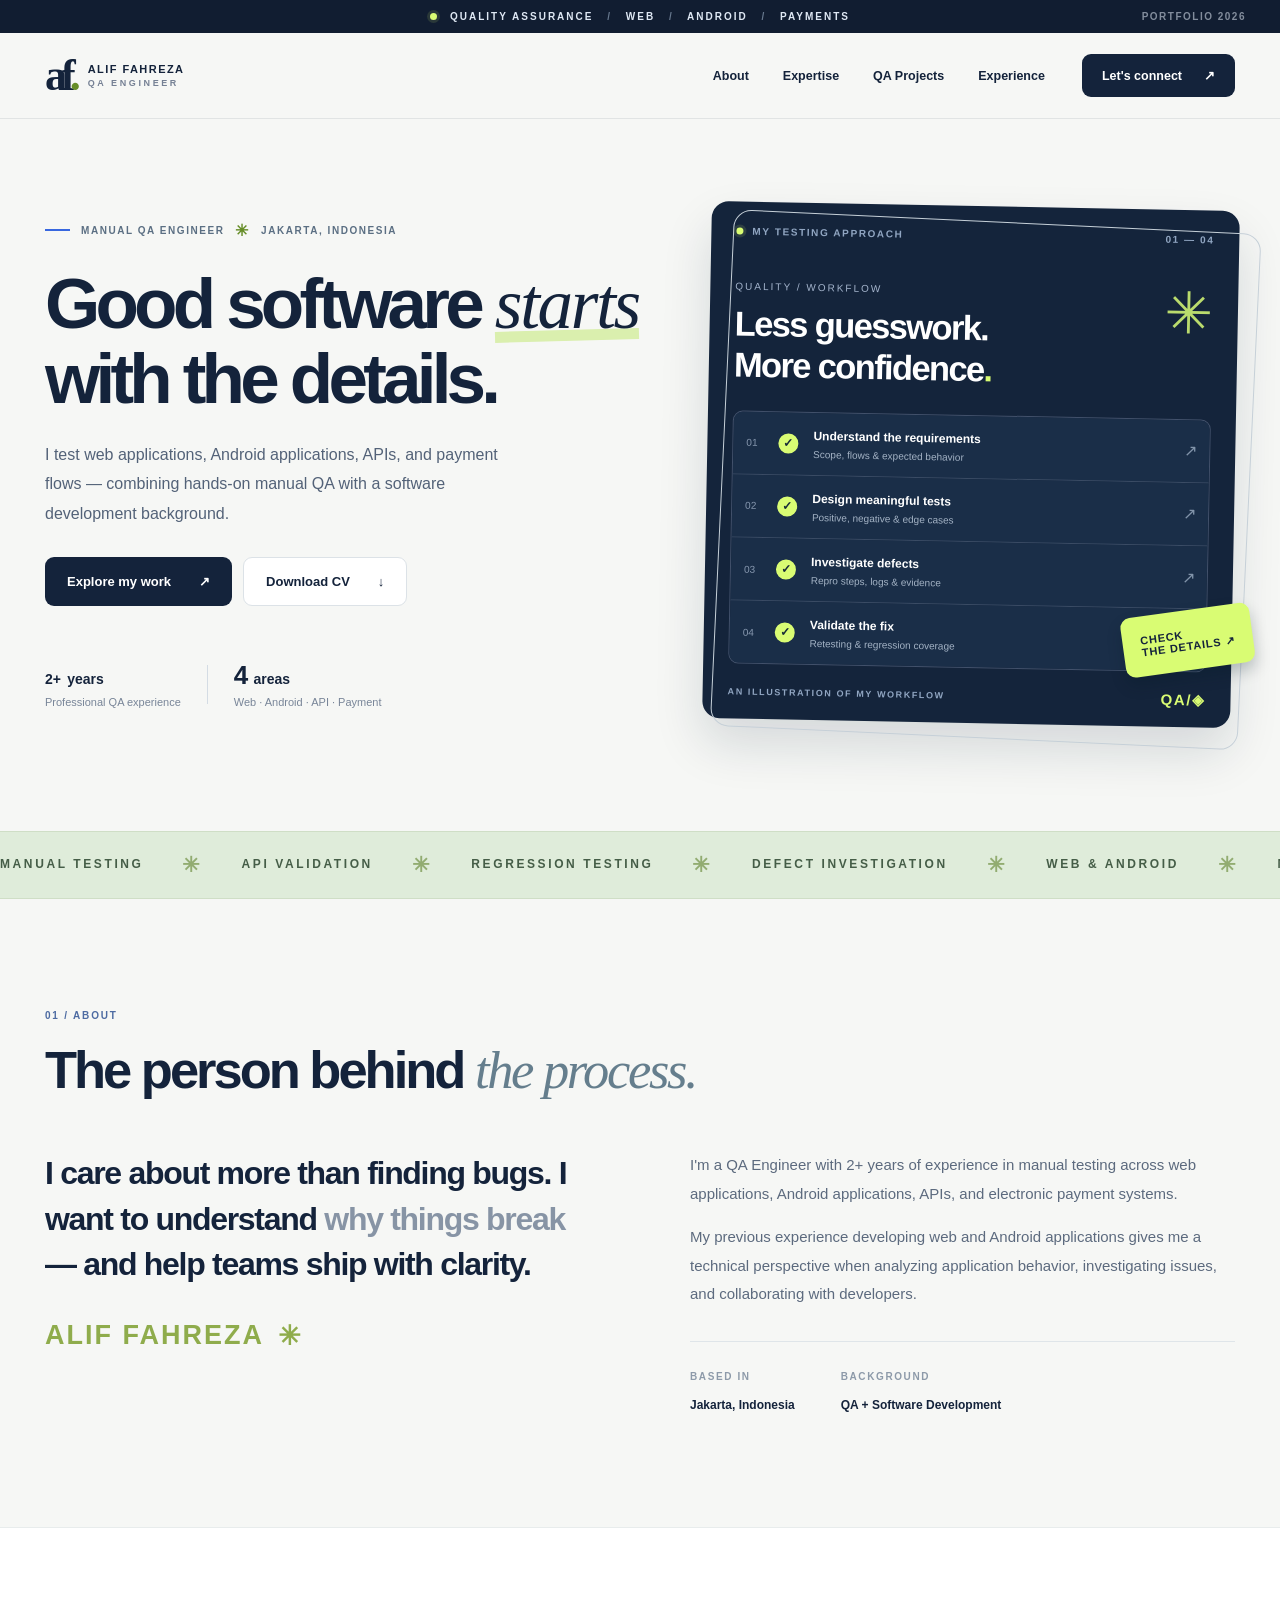
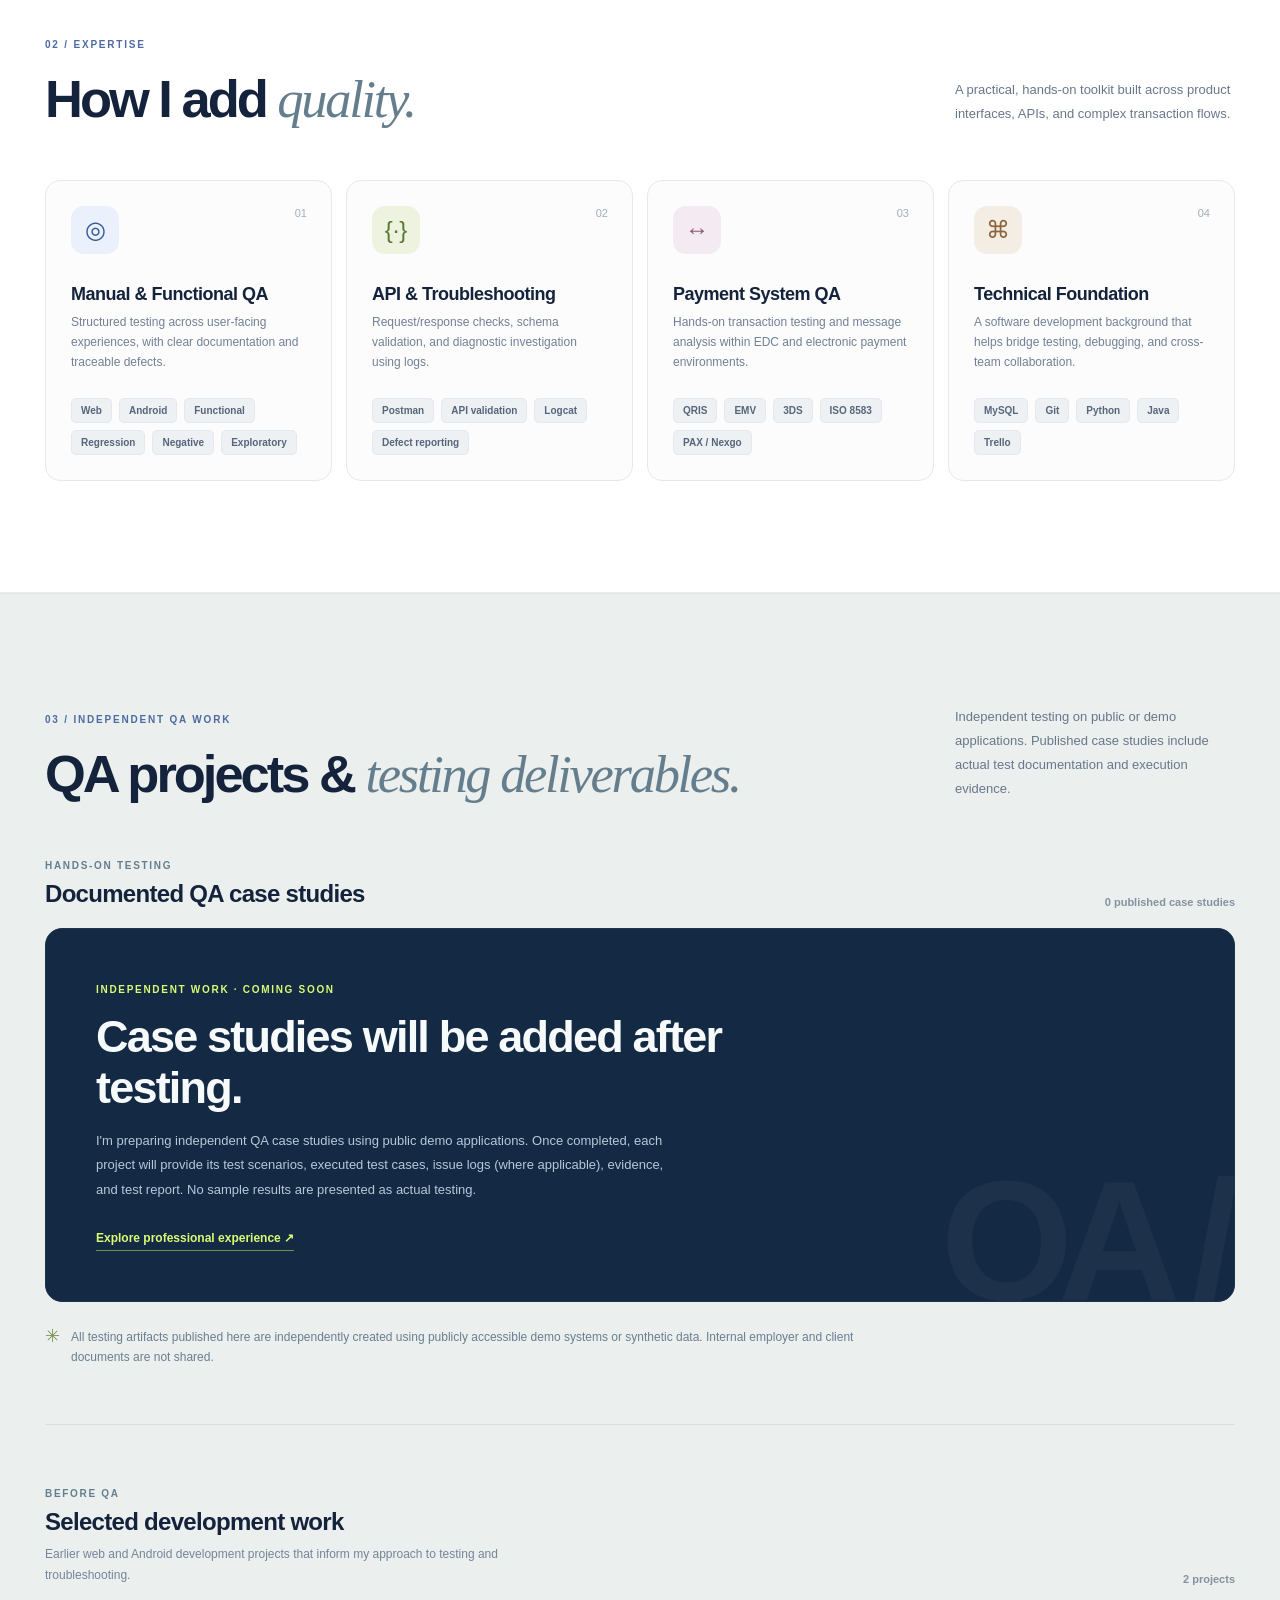
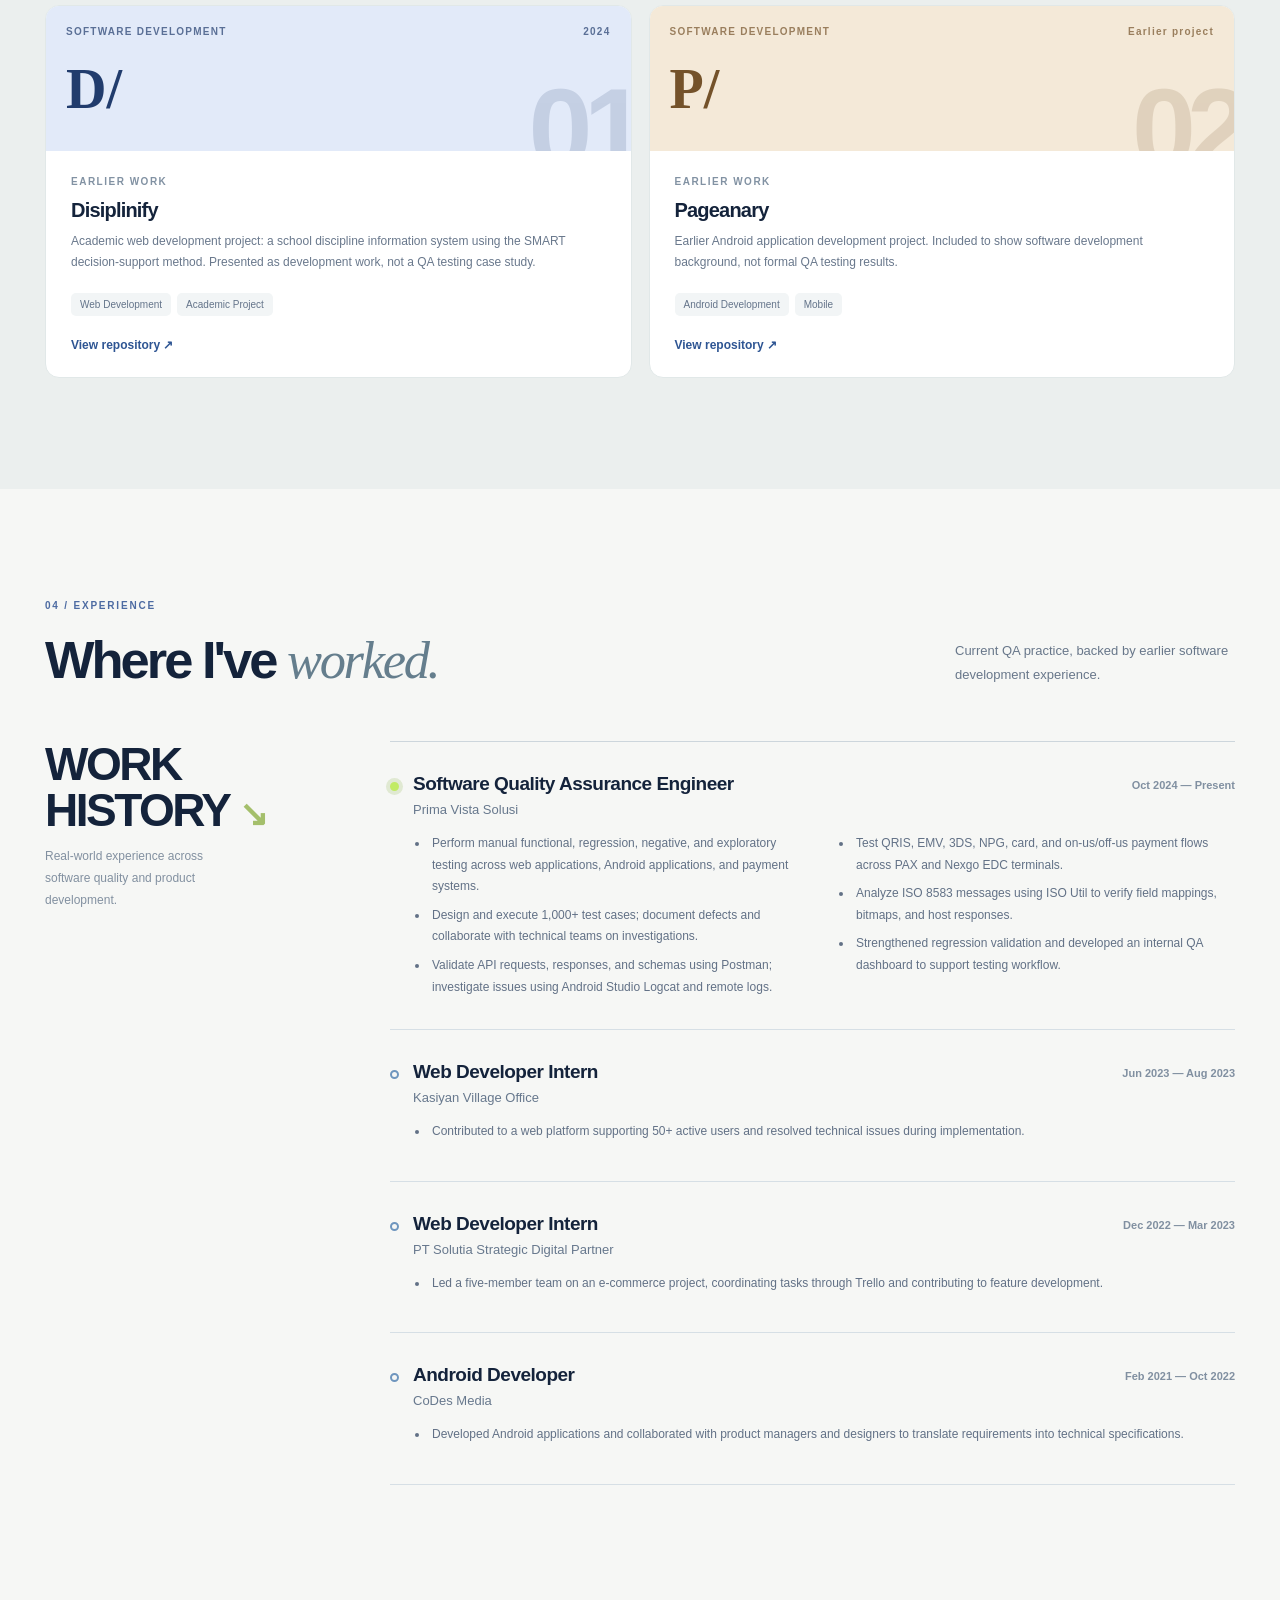
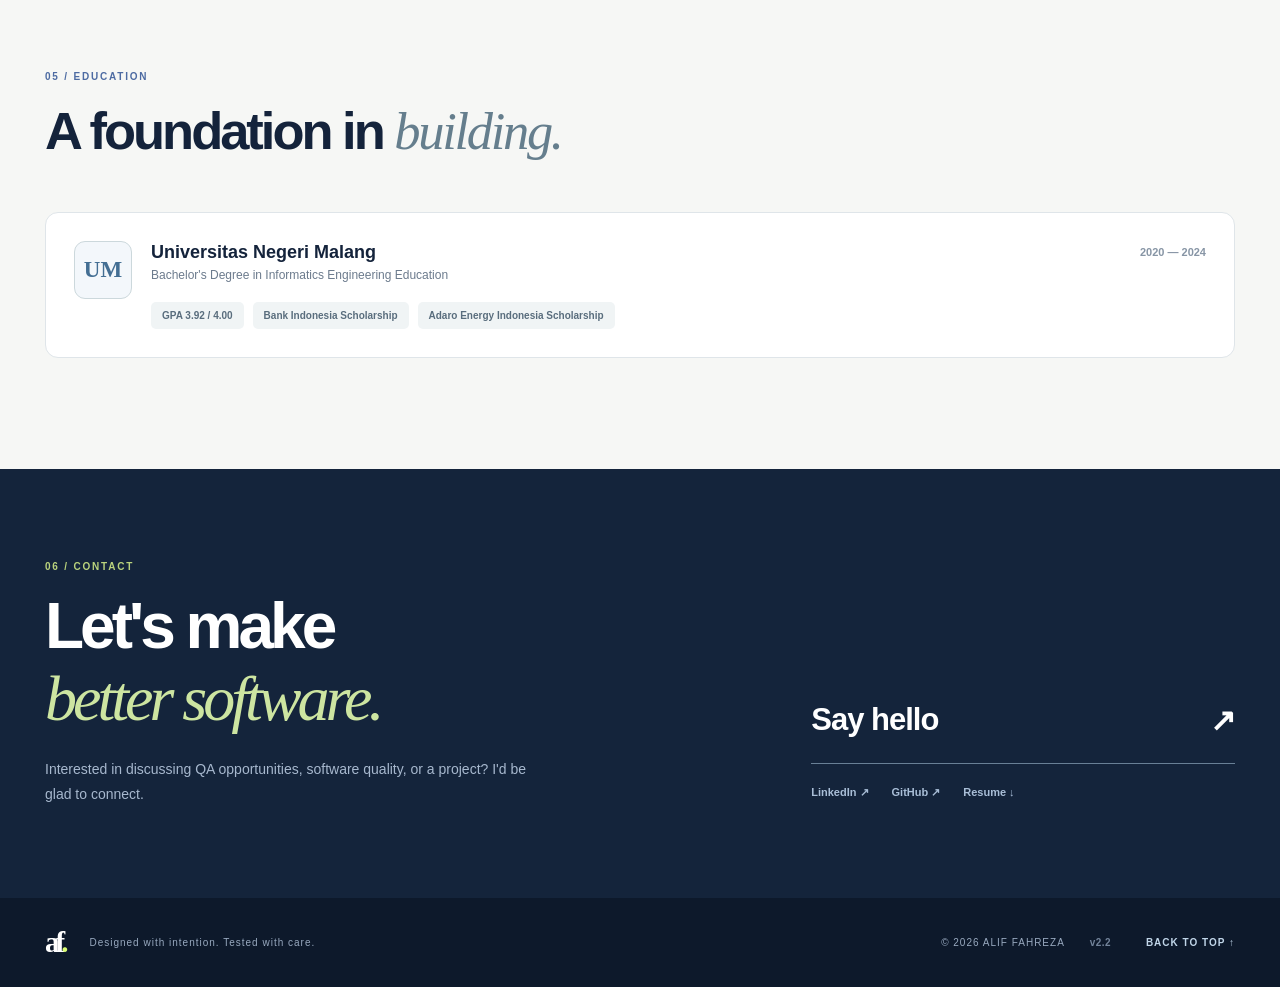
==== commit 20f8b352: "Update V2.2" ====
--- a/index.html
+++ b/index.html
@@ -3,6 +3,7 @@
 <html lang="en">
 <head>
 <meta charset="utf-8"/>
+<meta name="portfolio-version" content="2.2.0"/>
 <meta content="width=device-width, initial-scale=1" name="viewport"/>
 <meta content="#101b2c" name="theme-color"/>
 <meta content="Alif Fahreza: Manual QA Engineer with 2+ years of experience in web, Android, API, and payment testing. Independent QA case studies, test artifacts, and software development experience." name="description"/>
@@ -12,12 +13,12 @@
 <meta content="https://aliffahreza.github.io/" property="og:url"/>
 <title>Alif Fahreza — QA Engineer</title>
 <link href="assets/favicon.svg" rel="icon" type="image/svg+xml"/>
-<link href="assets/css/styles.css" rel="stylesheet"/>
-<script defer="" src="data/site.js"></script>
-<script defer="" src="data/projects.js"></script>
-<script defer="" src="assets/js/app.js"></script>
+<link href="assets/css/styles.css?v=2.2.0" rel="stylesheet"/>
+<script defer="" src="data/site.js?v=2.2.0"></script>
+<script defer="" src="data/projects.js?v=2.2.0"></script>
+<script defer="" src="assets/js/app.js?v=2.2.0"></script>
 </head>
-<body>
+<body data-portfolio-version="2.2.0">
 <a class="skip-link" href="#main">Skip to content</a>
 <div class="announcement"><span class="ann-dot"></span><span>QUALITY ASSURANCE <span class="ann-slash">/</span> WEB <span class="ann-slash">/</span> ANDROID <span class="ann-slash">/</span> PAYMENTS</span><span class="announcement-right">PORTFOLIO <span id="announcement-year">2026</span></span></div>
 <header class="site-header" id="top">
@@ -78,6 +79,6 @@
 <section aria-labelledby="education-title" class="section education-section container" id="education"><div class="section-heading"><span class="section-index">05 / EDUCATION</span><h2 id="education-title">A foundation in <span class="subtle-italic">building.</span></h2></div><div class="education-card"><div class="edu-icon">UM</div><div class="edu-main"><h3>Universitas Negeri Malang</h3><p>Bachelor's Degree in Informatics Engineering Education</p><div class="edu-awards"><span>GPA 3.92 / 4.00</span><span>Bank Indonesia Scholarship</span><span>Adaro Energy Indonesia Scholarship</span></div></div><span class="edu-date">2020 — 2024</span></div></section>
 <section aria-labelledby="contact-title" class="contact-section" id="contact"><div class="container contact-layout"><div><span class="section-index section-index-light">06 / CONTACT</span><h2 id="contact-title">Let's make <span>better software.</span></h2><p>Interested in discussing QA opportunities, software quality, or a project? I'd be glad to connect.</p></div><div class="contact-action"><a class="contact-email" href="mailto:muhammadaliffahrezaalrafi@gmail.com" id="contact-email">Say hello <span aria-hidden="true">↗</span></a><div class="contact-social"><a href="https://linkedin.com/in/aliffahreza" id="contact-linkedin" rel="noopener noreferrer" target="_blank">LinkedIn ↗</a><a href="https://github.com/AlifFahreza" id="contact-github" rel="noopener noreferrer" target="_blank">GitHub ↗</a><a download="" href="assets/files/resume/Alif_Fahreza_QA_Engineer_CV.pdf" id="contact-cv">Resume ↓</a></div></div></div></section>
 </main>
-<footer class="site-footer"><div class="container footer-inner"><a class="footer-brand" href="#top">af<span>.</span></a><p>Designed with intention. Tested with care.</p><span>© <span id="footer-year">2026</span> <span id="footer-name">ALIF FAHREZA</span></span><a class="back-top" href="#top">BACK TO TOP ↑</a></div></footer>
+<footer class="site-footer"><div class="container footer-inner"><a class="footer-brand" href="#top">af<span>.</span></a><p>Designed with intention. Tested with care.</p><span>© <span id="footer-year">2026</span> <span id="footer-name">ALIF FAHREZA</span></span><small class="build-version" aria-label="Portfolio version">v2.2</small><a class="back-top" href="#top">BACK TO TOP ↑</a></div></footer>
 </body>
 </html>
--- a/assets/css/styles.css
+++ b/assets/css/styles.css
@@ -39,3 +39,7 @@
 @media(max-width:820px){.qa-projects-grid,.projects-grid{grid-template-columns:1fr}.portfolio-subsection-head{align-items:start}}
 @media(max-width:570px){.qa-empty{padding:30px 23px;min-height:310px}.qa-empty-mark{font-size:110px;right:0;bottom:0}.qa-case-card{padding:23px}.qa-detail{grid-template-columns:1fr;gap:3px}.qa-projects-heading,.portfolio-subsection-head{flex-direction:column;align-items:flex-start}.portfolio-subsection{margin-top:38px;padding-top:35px}}
 @media print{.qa-empty{background:#fff;color:#142943}.qa-empty p{color:#485e76}.qa-projects-grid,.projects-grid{display:block}.qa-case-card{break-inside:avoid;margin-bottom:12px}}
+
+.build-version{font-size:10px;color:#72839a;font-weight:600;letter-spacing:.4px;white-space:nowrap}
+
+html,body{max-width:100%;overflow-x:clip}
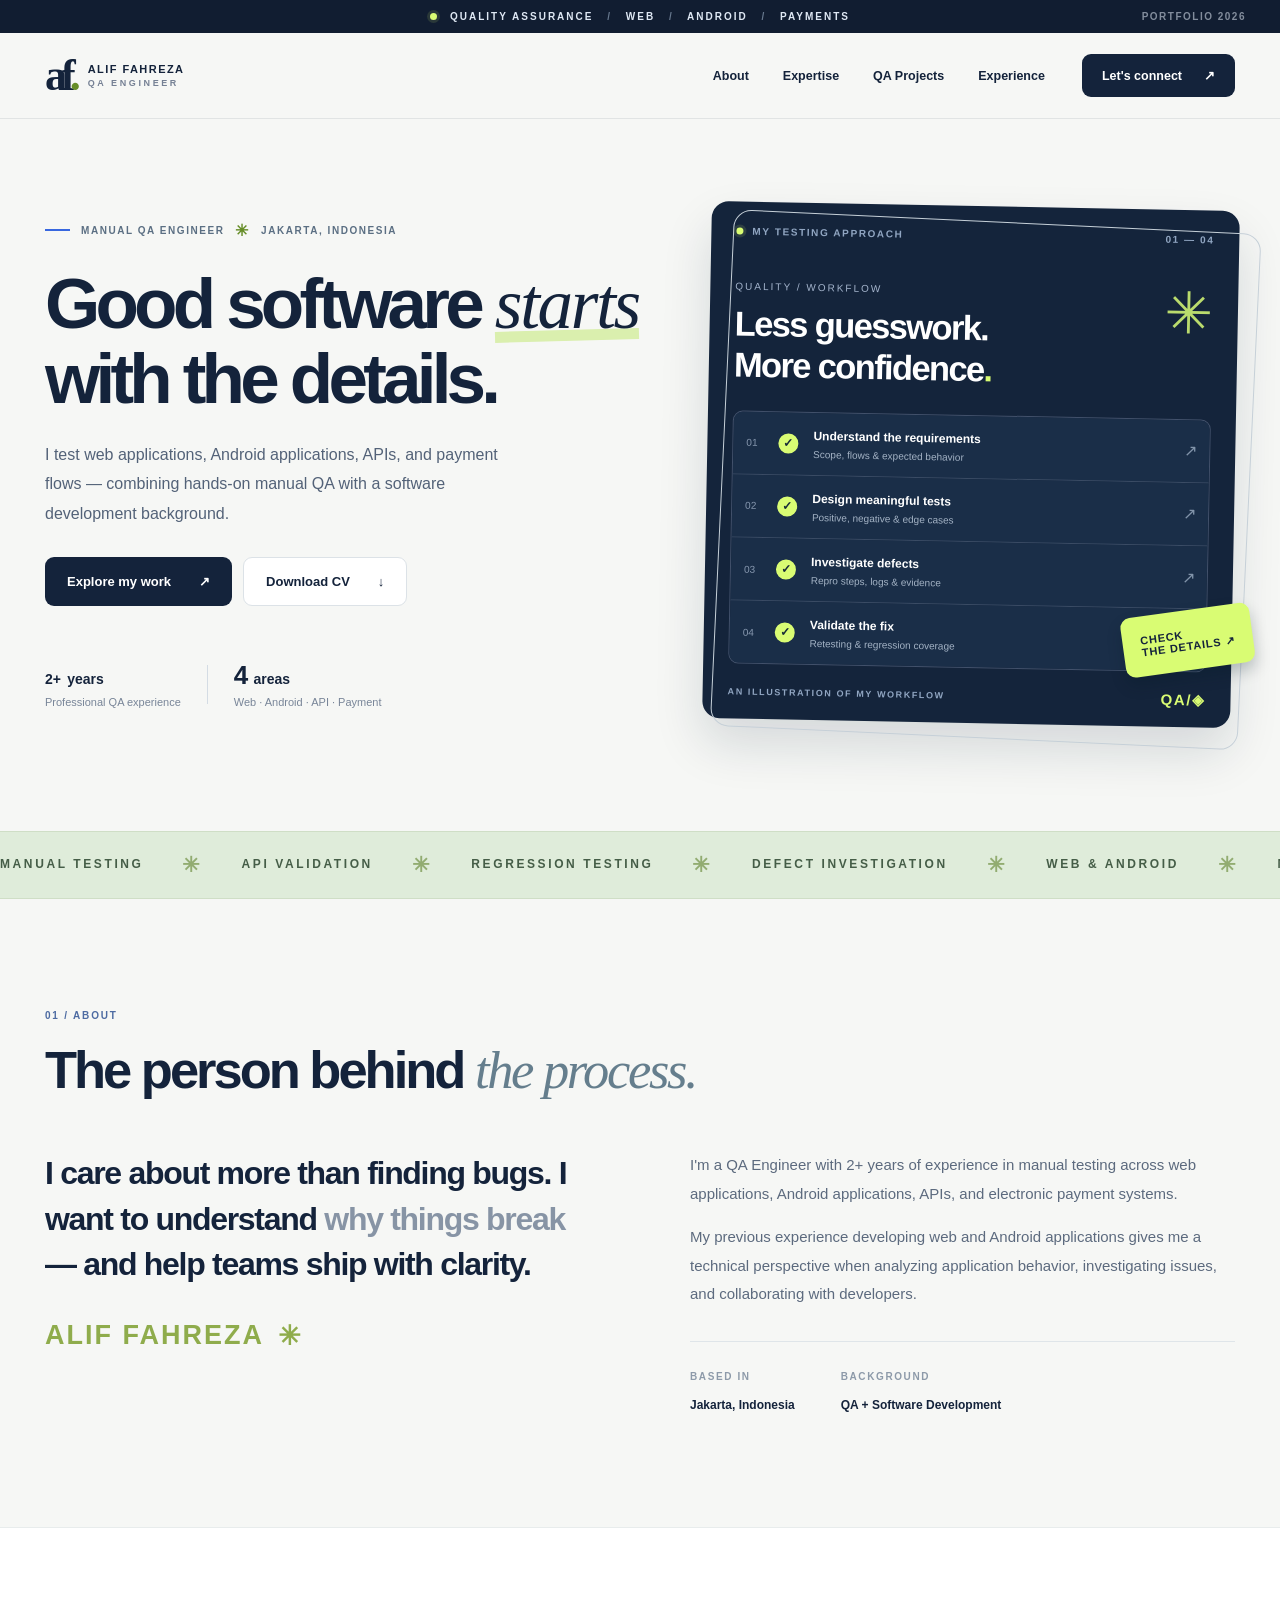
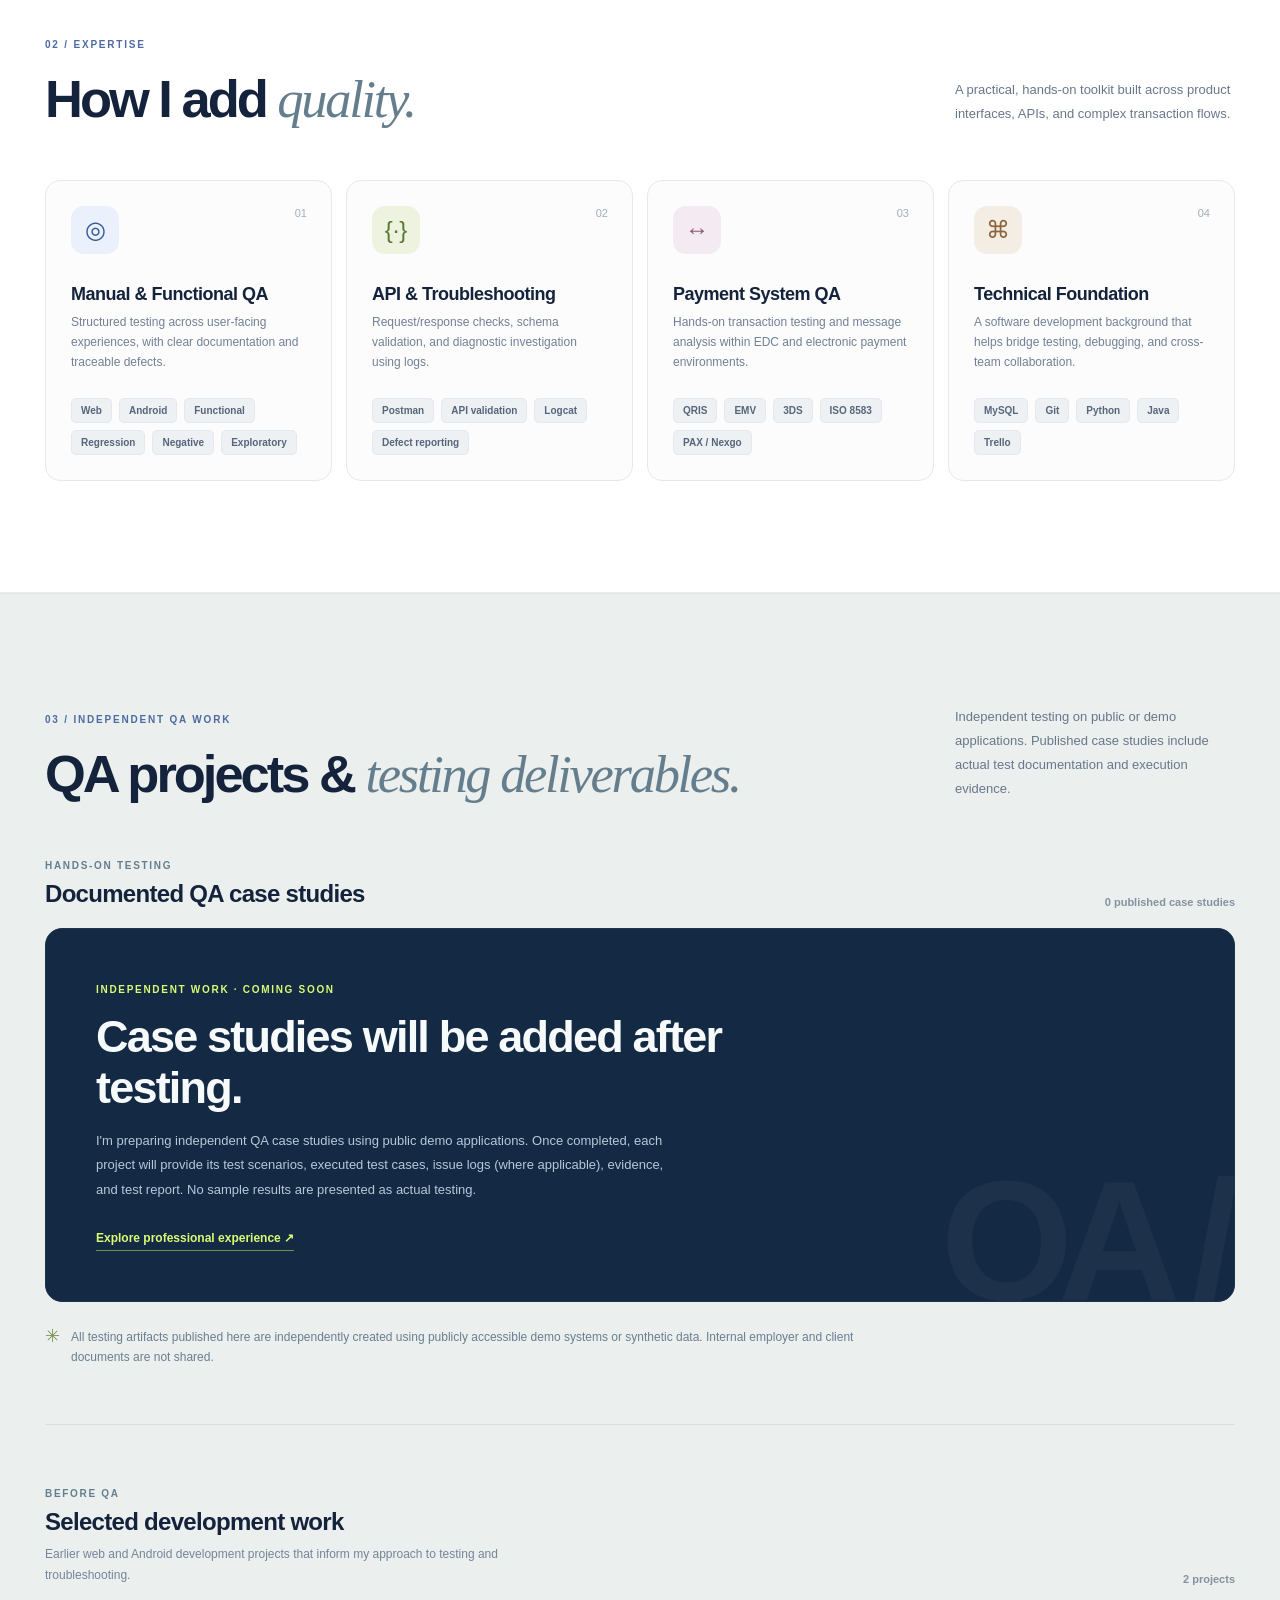
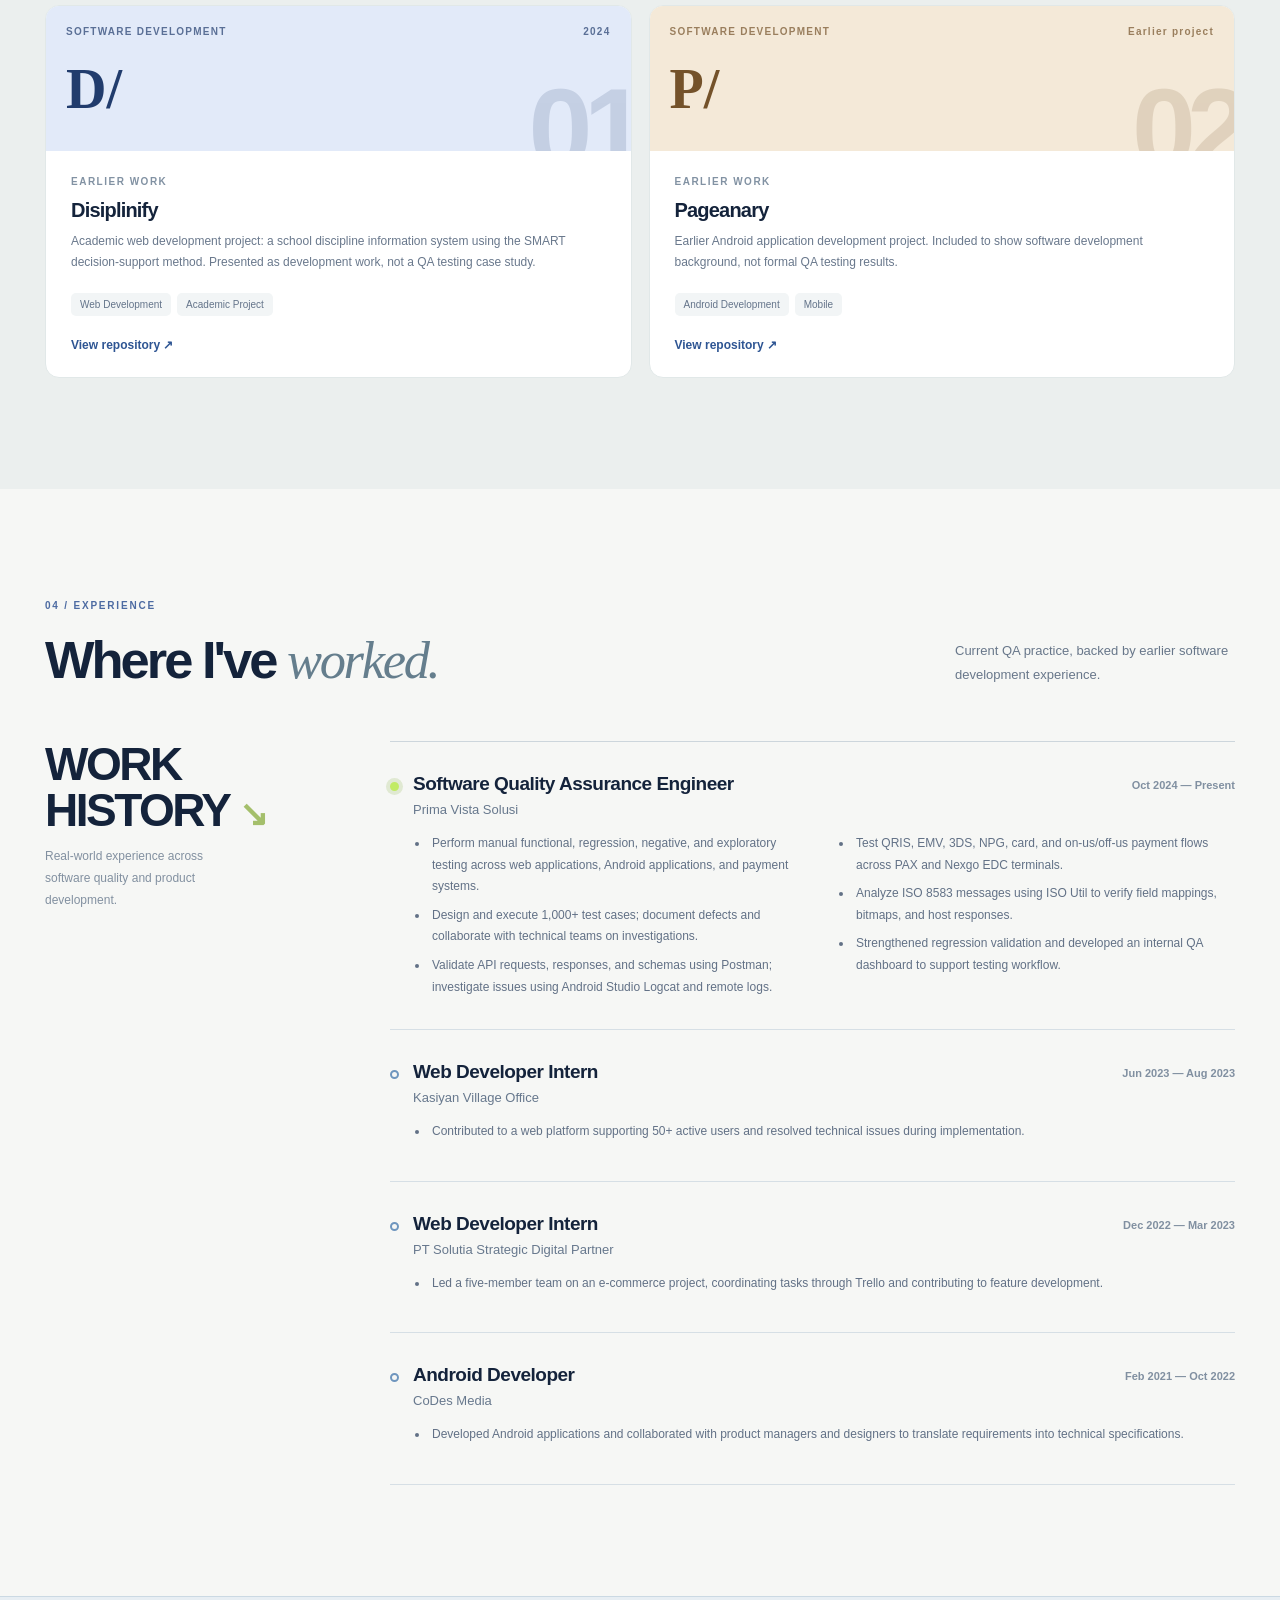
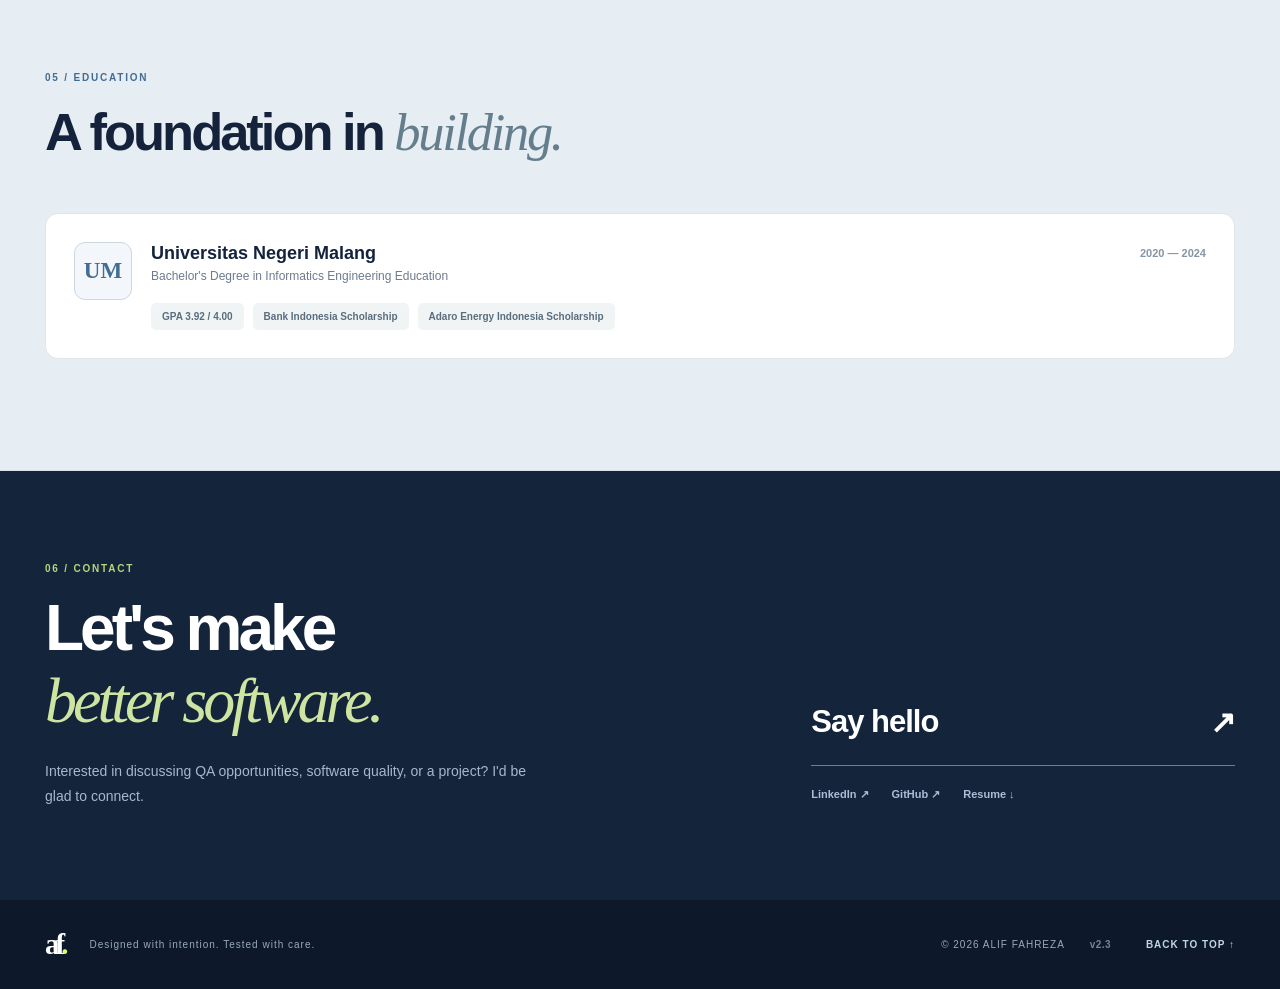
==== commit 54dd6841: "update UI" ====
--- a/index.html
+++ b/index.html
@@ -3,7 +3,7 @@
 <html lang="en">
 <head>
 <meta charset="utf-8"/>
-<meta name="portfolio-version" content="2.2.0"/>
+<meta name="portfolio-version" content="2.3.0"/>
 <meta content="width=device-width, initial-scale=1" name="viewport"/>
 <meta content="#101b2c" name="theme-color"/>
 <meta content="Alif Fahreza: Manual QA Engineer with 2+ years of experience in web, Android, API, and payment testing. Independent QA case studies, test artifacts, and software development experience." name="description"/>
@@ -13,12 +13,12 @@
 <meta content="https://aliffahreza.github.io/" property="og:url"/>
 <title>Alif Fahreza — QA Engineer</title>
 <link href="assets/favicon.svg" rel="icon" type="image/svg+xml"/>
-<link href="assets/css/styles.css?v=2.2.0" rel="stylesheet"/>
-<script defer="" src="data/site.js?v=2.2.0"></script>
-<script defer="" src="data/projects.js?v=2.2.0"></script>
-<script defer="" src="assets/js/app.js?v=2.2.0"></script>
+<link href="assets/css/styles.css?v=2.3.0" rel="stylesheet"/>
+<script defer="" src="data/site.js?v=2.3.0"></script>
+<script defer="" src="data/projects.js?v=2.3.0"></script>
+<script defer="" src="assets/js/app.js?v=2.3.0"></script>
 </head>
-<body data-portfolio-version="2.2.0">
+<body data-portfolio-version="2.3.0">
 <a class="skip-link" href="#main">Skip to content</a>
 <div class="announcement"><span class="ann-dot"></span><span>QUALITY ASSURANCE <span class="ann-slash">/</span> WEB <span class="ann-slash">/</span> ANDROID <span class="ann-slash">/</span> PAYMENTS</span><span class="announcement-right">PORTFOLIO <span id="announcement-year">2026</span></span></div>
 <header class="site-header" id="top">
@@ -76,9 +76,9 @@
 </section><section aria-labelledby="experience-title" class="section experience-section container" id="experience"><div class="section-heading heading-with-sub"><div><span class="section-index">04 / EXPERIENCE</span><h2 id="experience-title">Where I've <span class="subtle-italic">worked.</span></h2></div><p>Current QA practice, backed by earlier software development experience.</p></div><div class="experience-layout"><div class="experience-label"><div class="experience-label-marker">WORK<br/>HISTORY <span>↘</span></div><p>Real-world experience across software quality and product development.</p></div><div class="experience-list" id="experience-list"></div></div></section>
 
 
-<section aria-labelledby="education-title" class="section education-section container" id="education"><div class="section-heading"><span class="section-index">05 / EDUCATION</span><h2 id="education-title">A foundation in <span class="subtle-italic">building.</span></h2></div><div class="education-card"><div class="edu-icon">UM</div><div class="edu-main"><h3>Universitas Negeri Malang</h3><p>Bachelor's Degree in Informatics Engineering Education</p><div class="edu-awards"><span>GPA 3.92 / 4.00</span><span>Bank Indonesia Scholarship</span><span>Adaro Energy Indonesia Scholarship</span></div></div><span class="edu-date">2020 — 2024</span></div></section>
+<section aria-labelledby="education-title" class="section education-section" id="education"><div class="container"><div class="section-heading"><span class="section-index">05 / EDUCATION</span><h2 id="education-title">A foundation in <span class="subtle-italic">building.</span></h2></div><div class="education-card"><div class="edu-icon">UM</div><div class="edu-main"><h3>Universitas Negeri Malang</h3><p>Bachelor's Degree in Informatics Engineering Education</p><div class="edu-awards"><span>GPA 3.92 / 4.00</span><span>Bank Indonesia Scholarship</span><span>Adaro Energy Indonesia Scholarship</span></div></div><span class="edu-date">2020 — 2024</span></div></div></section>
 <section aria-labelledby="contact-title" class="contact-section" id="contact"><div class="container contact-layout"><div><span class="section-index section-index-light">06 / CONTACT</span><h2 id="contact-title">Let's make <span>better software.</span></h2><p>Interested in discussing QA opportunities, software quality, or a project? I'd be glad to connect.</p></div><div class="contact-action"><a class="contact-email" href="mailto:muhammadaliffahrezaalrafi@gmail.com" id="contact-email">Say hello <span aria-hidden="true">↗</span></a><div class="contact-social"><a href="https://linkedin.com/in/aliffahreza" id="contact-linkedin" rel="noopener noreferrer" target="_blank">LinkedIn ↗</a><a href="https://github.com/AlifFahreza" id="contact-github" rel="noopener noreferrer" target="_blank">GitHub ↗</a><a download="" href="assets/files/resume/Alif_Fahreza_QA_Engineer_CV.pdf" id="contact-cv">Resume ↓</a></div></div></div></section>
 </main>
-<footer class="site-footer"><div class="container footer-inner"><a class="footer-brand" href="#top">af<span>.</span></a><p>Designed with intention. Tested with care.</p><span>© <span id="footer-year">2026</span> <span id="footer-name">ALIF FAHREZA</span></span><small class="build-version" aria-label="Portfolio version">v2.2</small><a class="back-top" href="#top">BACK TO TOP ↑</a></div></footer>
+<footer class="site-footer"><div class="container footer-inner"><a class="footer-brand" href="#top">af<span>.</span></a><p>Designed with intention. Tested with care.</p><span>© <span id="footer-year">2026</span> <span id="footer-name">ALIF FAHREZA</span></span><small class="build-version" aria-label="Portfolio version">v2.3</small><a class="back-top" href="#top">BACK TO TOP ↑</a></div></footer>
 </body>
 </html>
--- a/assets/css/styles.css
+++ b/assets/css/styles.css
@@ -43,3 +43,14 @@
 .build-version{font-size:10px;color:#72839a;font-weight:600;letter-spacing:.4px;white-space:nowrap}
 
 html,body{max-width:100%;overflow-x:clip}
+
+/* V2.3 — full-bleed Education section, visually distinct from Experience. */
+.education-section {
+  background: #e7eef3;
+  border-top: 1px solid #cbd9e3;
+  border-bottom: 1px solid #d5e1e8;
+}
+.education-section .section-index { color: #426c94; }
+@media print {
+  .education-section { background: #fff; border-top: 1px solid #d2dce2; }
+}
